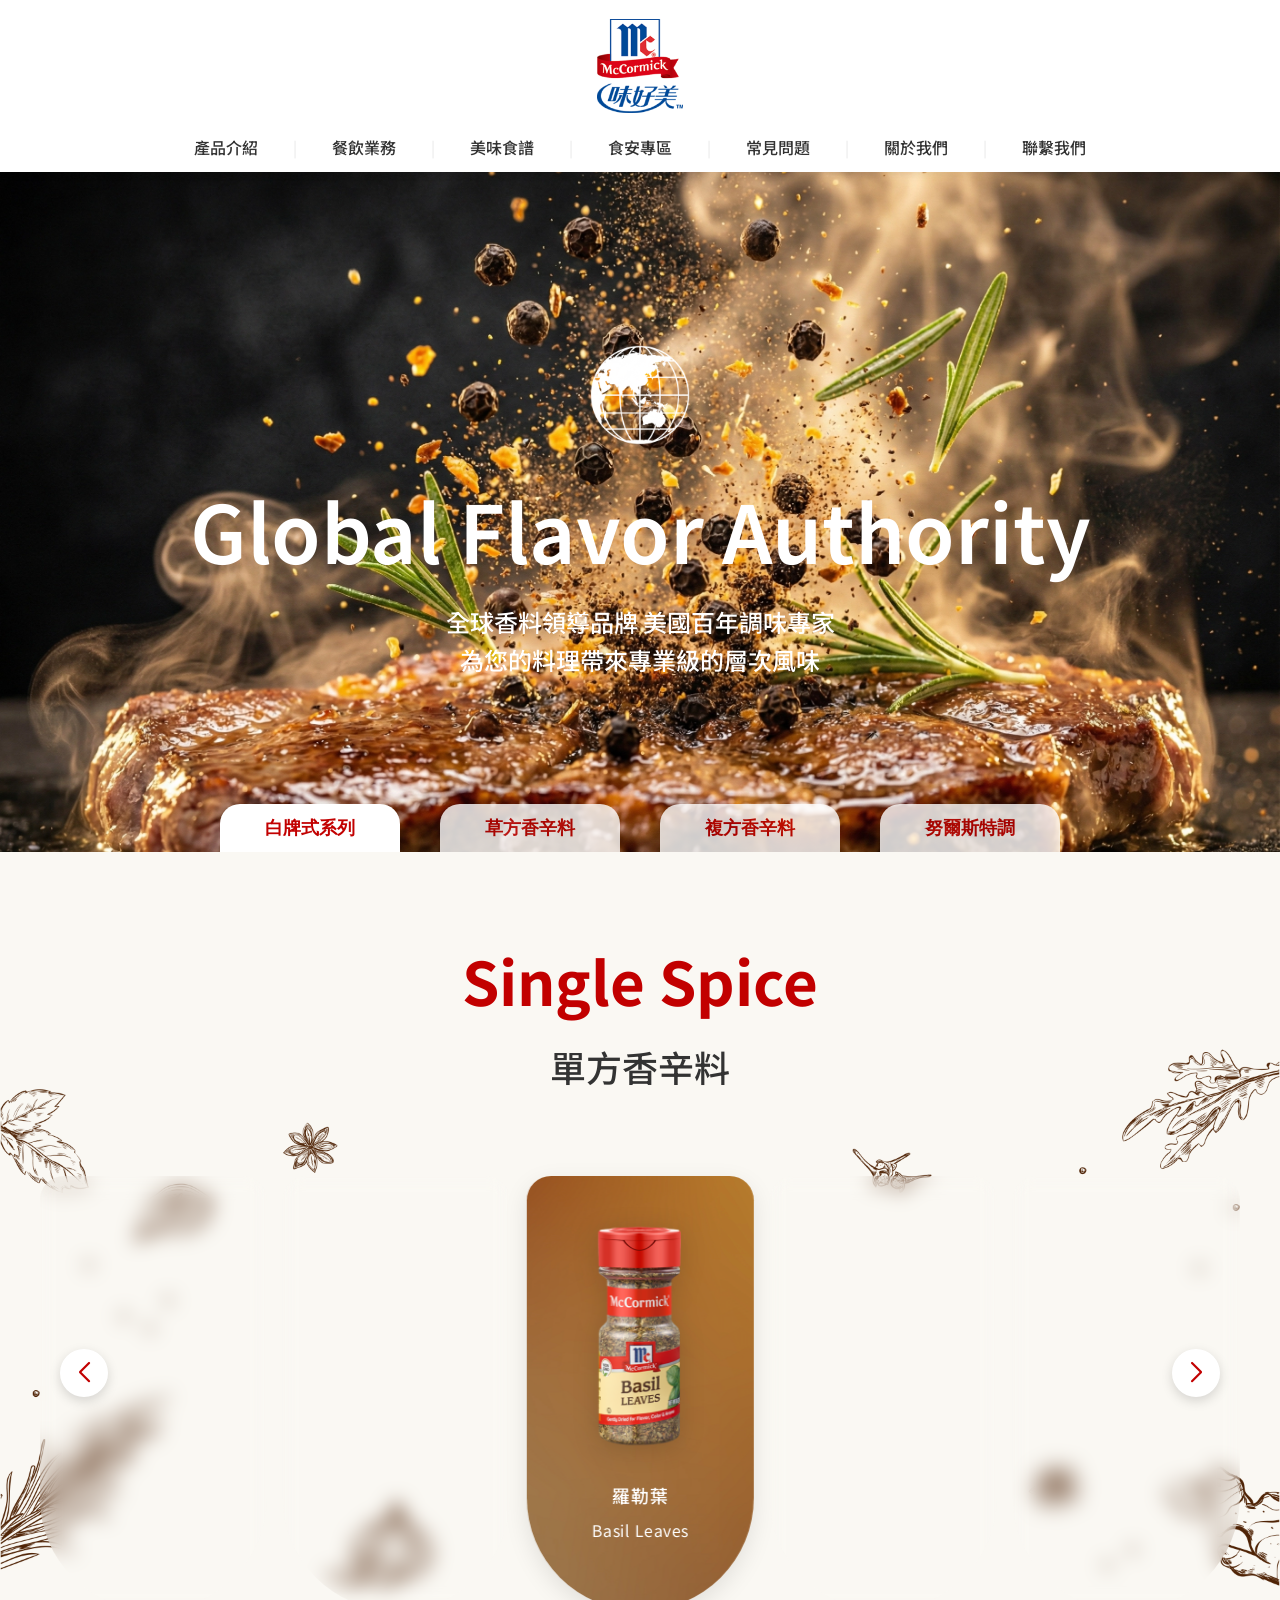
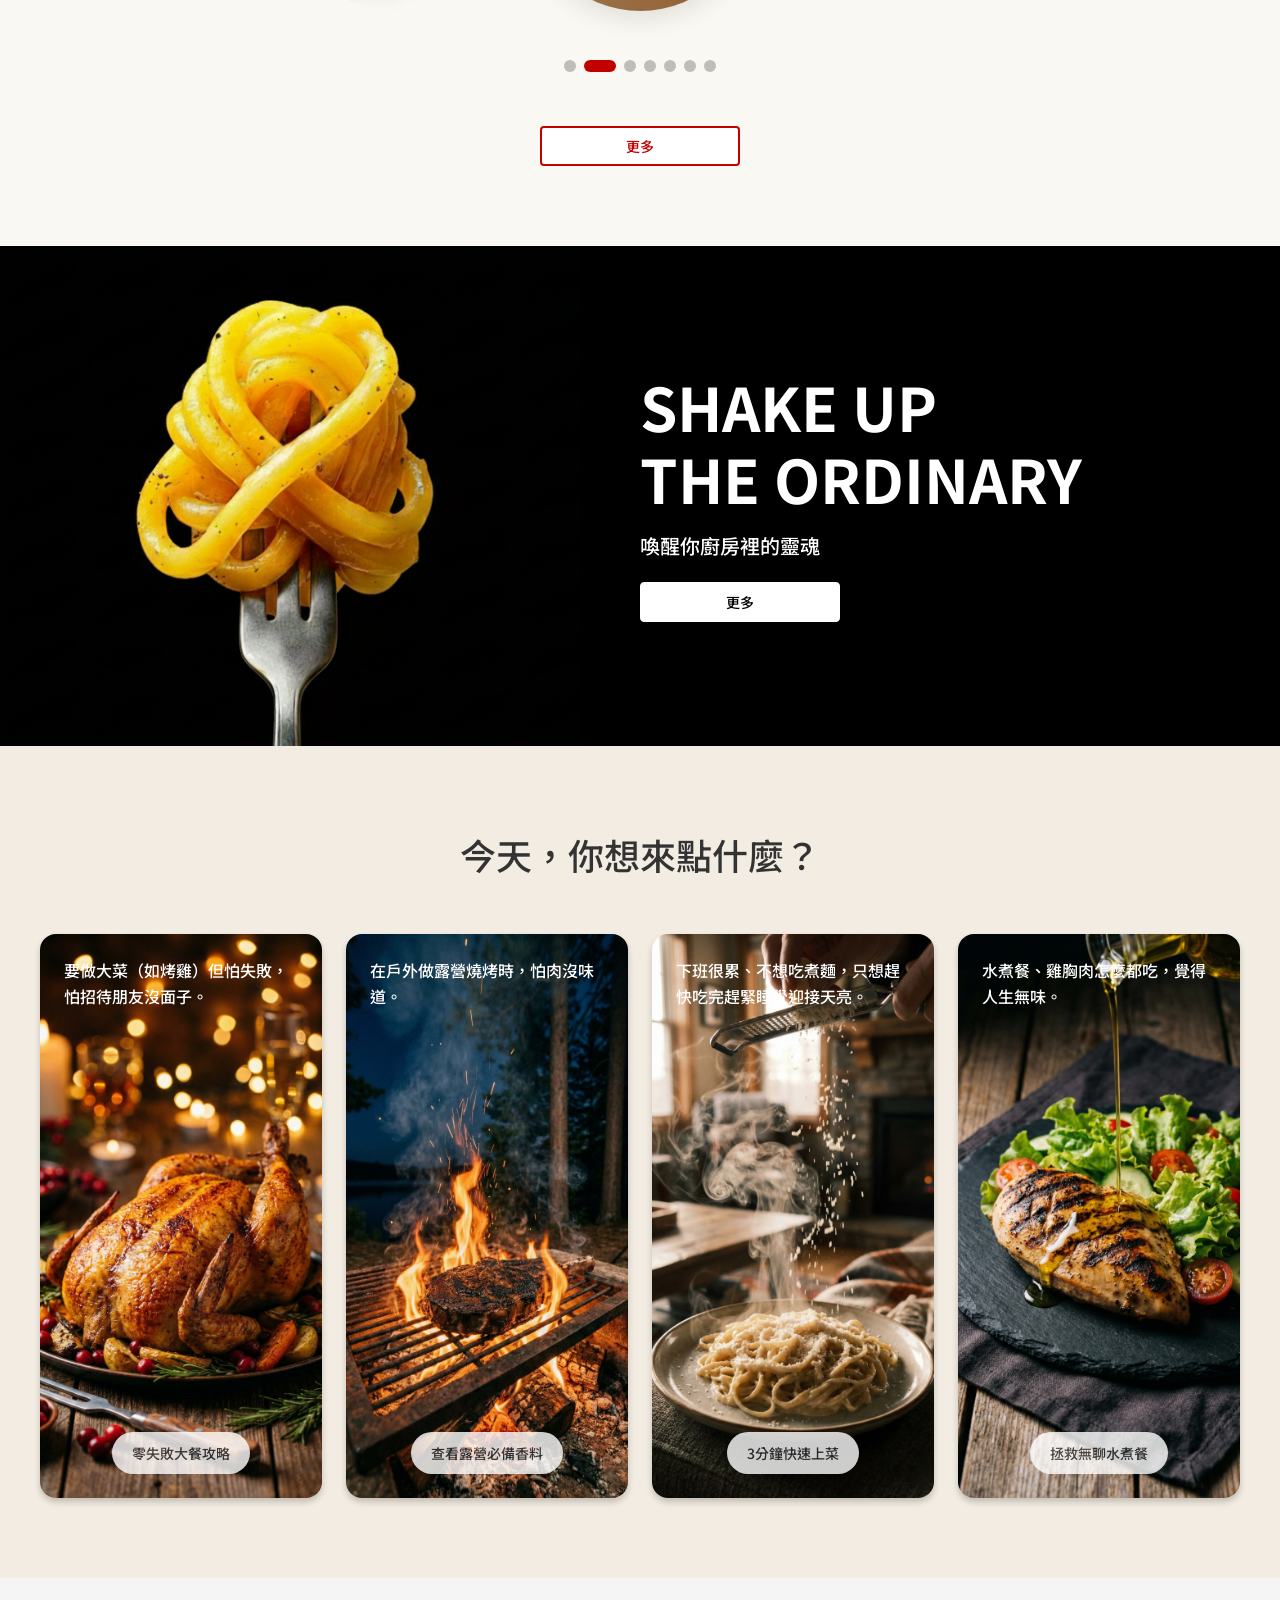
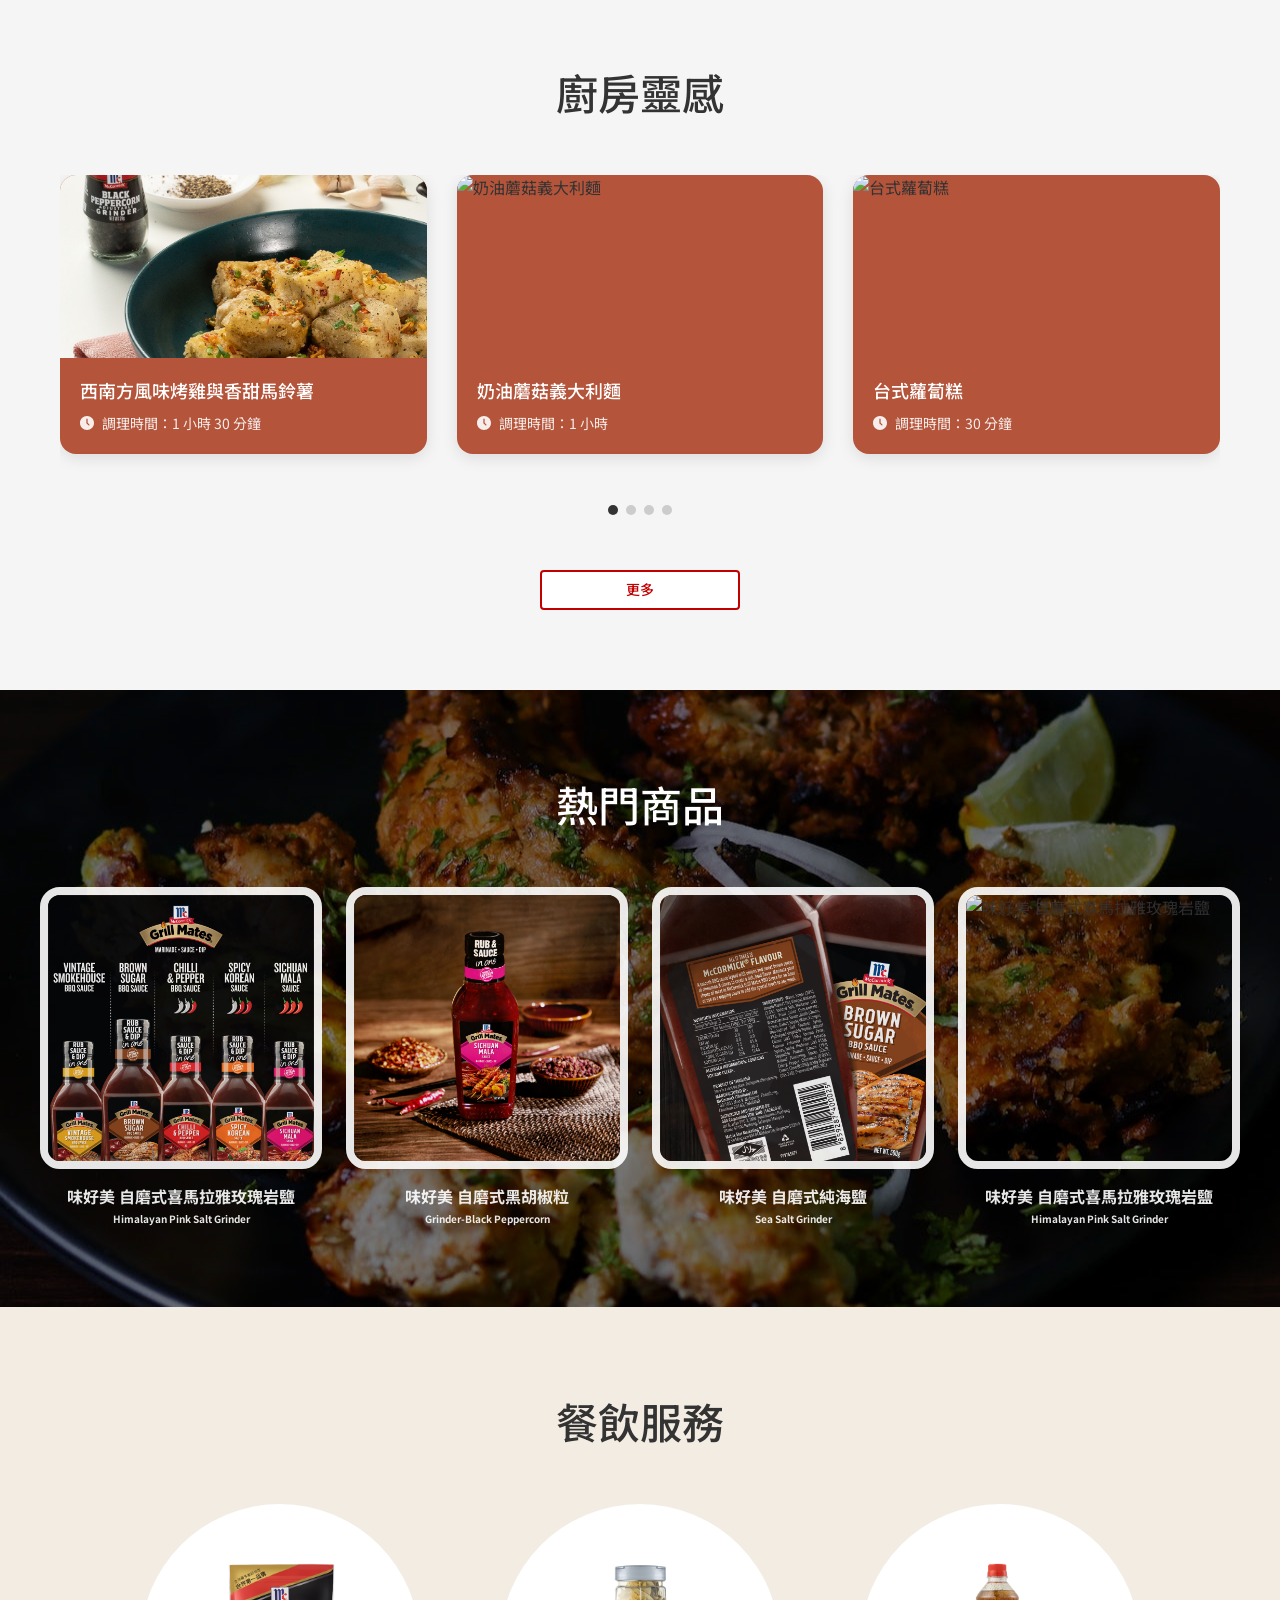
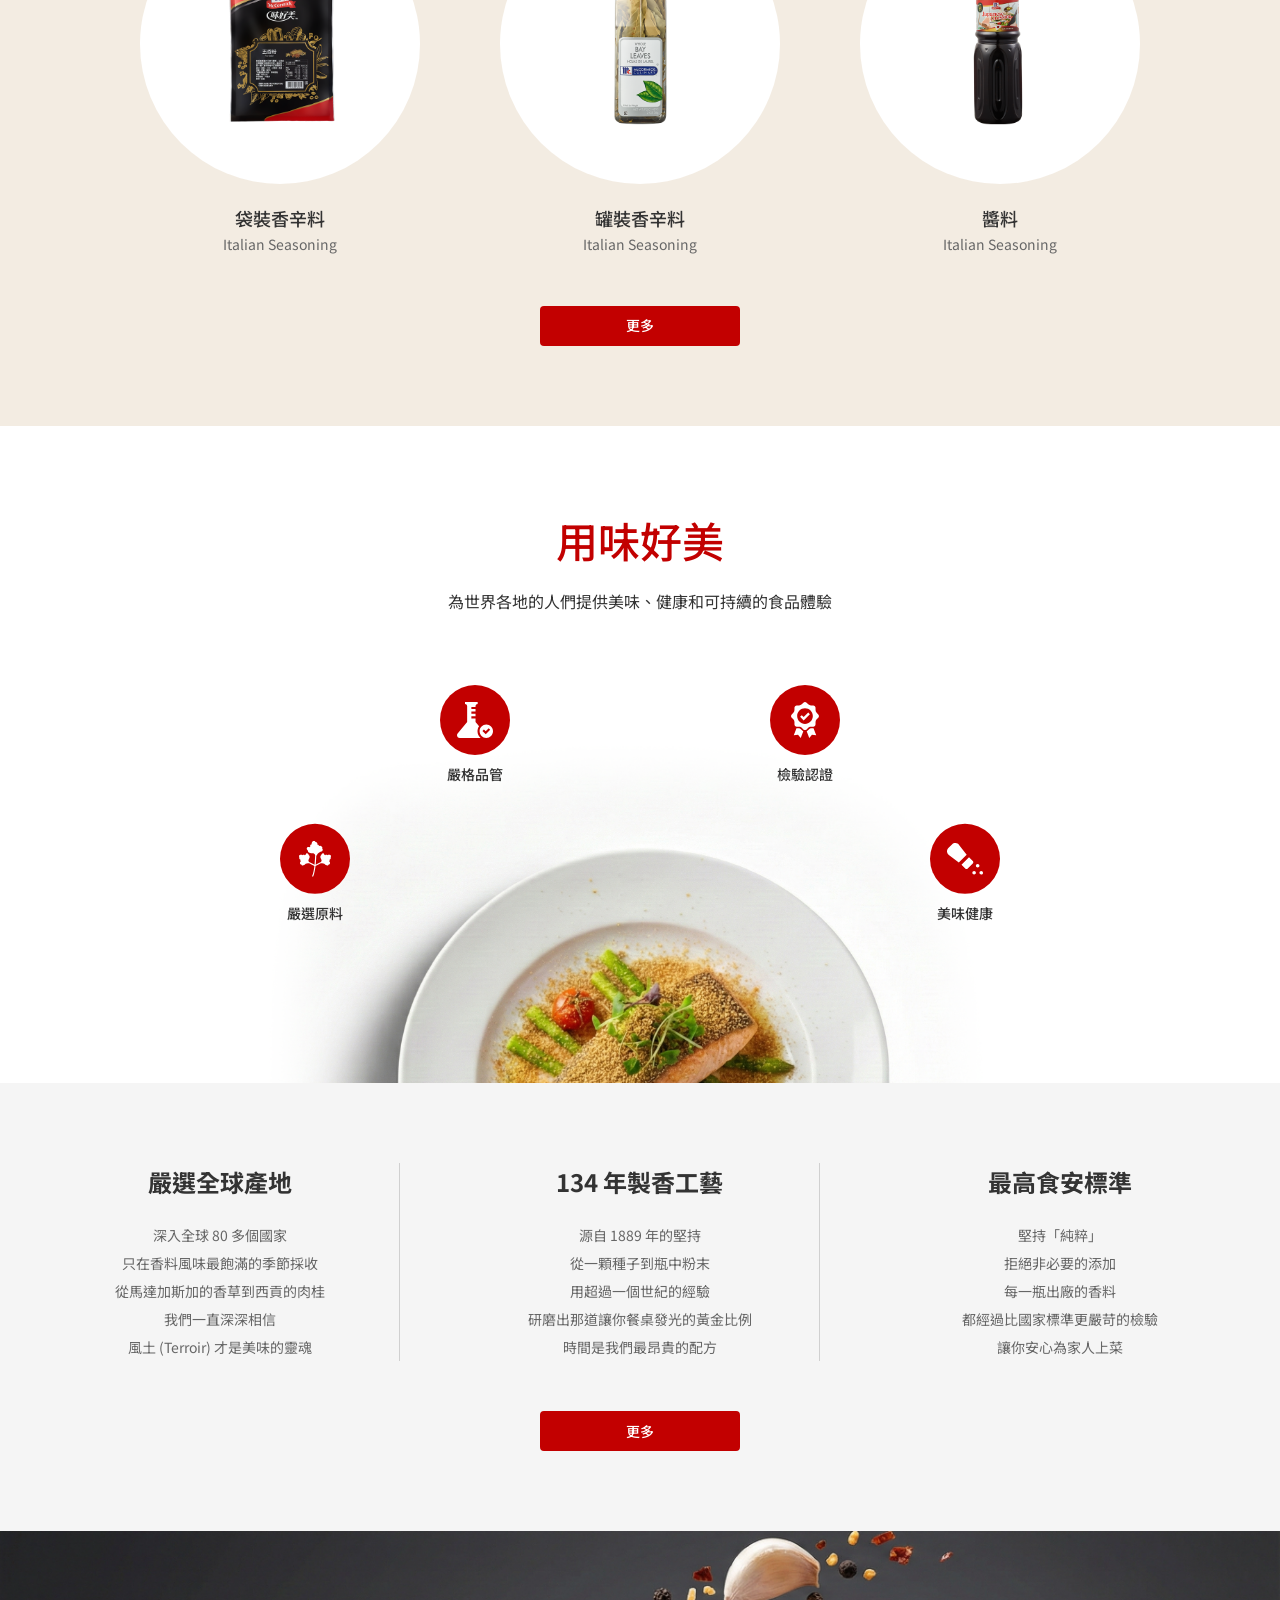
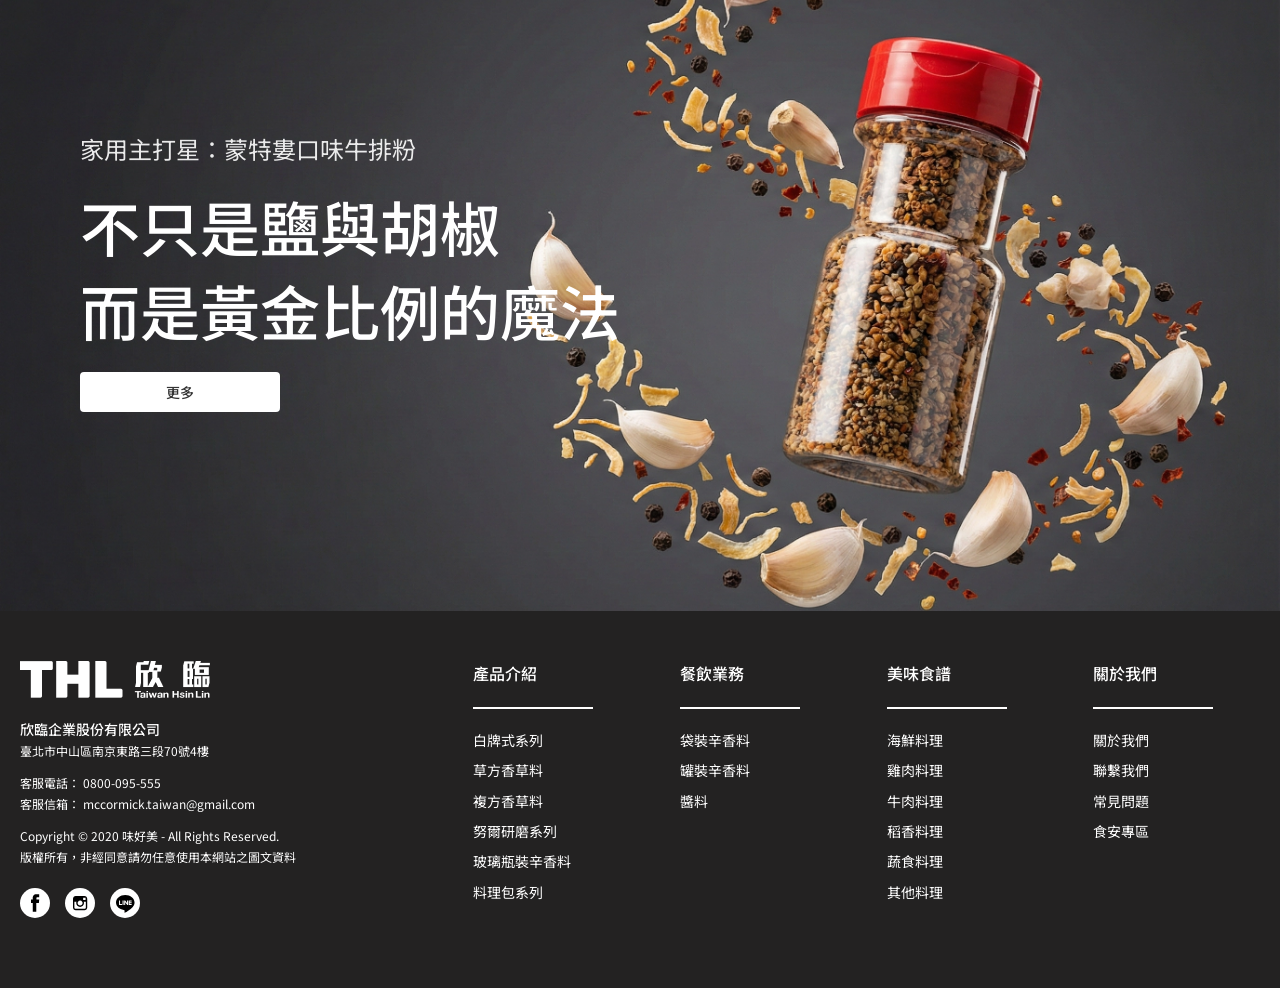
==== html/index.html @ 8ad0cb16 "feat: add home page" ====
<!DOCTYPE html>
<html lang="zh-TW">

<head>
  <meta charset="UTF-8">
  <meta name="viewport" content="width=device-width, initial-scale=1.0">
  <meta name="description" content="McCormick 味好美官方網站">
  <title>味好美 | 官方網站</title>

  <!-- Google Fonts -->
  <link rel="preconnect" href="https://fonts.googleapis.com">
  <link rel="preconnect" href="https://fonts.gstatic.com" crossorigin>
  <link href="https://fonts.googleapis.com/css2?family=Noto+Sans+TC:wght@300;400;500;700&display=swap" rel="stylesheet">

  <!-- Swiper CSS -->
  <link rel="stylesheet" href="https://cdn.jsdelivr.net/npm/swiper@11/swiper-bundle.min.css">

  <!-- External CSS -->
  <link rel="stylesheet" href="../css/global.css">
  <link rel="stylesheet" href="../css/header.css">
  <link rel="stylesheet" href="../css/footer.css">
  <link rel="stylesheet" href="../../css/home/home.css">
  <link rel="stylesheet" href="../../css/home/products.css">
  <link rel="stylesheet" href="../../css/home/recipes.css">
</head>

<body>
  <!-- header -->
  <div id="header"></div>

  <!-- main content -->
  <main class="main-content">
    <!-- cover1 -->
    <div class="home-cover-1">
      <div class="home-cover-1__content">
        <img src="../images/icons/global.svg" alt="global">
        <p class="home-cover-1__title">Global Flavor Authority</p>
        <p class="home-cover-1__text">全球香料領導品牌 美國百年調味專家</p>
        <p class="home-cover-1__text">為您的料理帶來專業級的層次風味</p>
      </div>
    </div>

    <!-- products -->
    <div id="products"></div>

    <!-- cover2 -->
    <section class="home-cover-2">
      <div class="home-cover-2__image">
        <img src="../images/home/cover-3.png" alt="Shake up the ordinary">
      </div>
      <div class="home-cover-2__content">
        <h2 class="home-cover-2__title">SHAKE UP<br>THE ORDINARY</h2>
        <p class="home-cover-2__subtitle">喚醒你廚房裡的靈魂</p>
        <a href="#" class="btn home-cover-2__btn">更多</a>
      </div>
    </section>

    <!-- cover3 -->
    <section class="home-cover-3">
      <h2 class="home-cover-3__title">今天，你想來點什麼？</h2>
      <!-- 桌面/平板 Grid 版本 -->
      <div class="home-cover-3__grid">
        <!-- 卡片由 JS 動態生成 -->
      </div>
      <!-- 手機 Swiper 版本 -->
      <div class="home-cover-3__carousel">
        <div class="swiper home-cover-3-swiper">
          <div class="swiper-wrapper home-cover-3__swiper-content">
            <!-- 卡片由 JS 動態生成 -->
          </div>
        </div>
        <div class="home-cover-3__nav-prev"></div>
        <div class="home-cover-3__nav-next"></div>
      </div>
    </section>

    <!-- recipes -->
    <div id="recipes"></div>

    <!-- cover4 - 熱門商品 -->
    <section class="home-cover-4">
      <h2 class="home-cover-4__title">熱門商品</h2>
      <!-- 桌面/平板 Grid 版本 -->
      <div class="home-cover-4__grid">
        <!-- 卡片由 JS 動態生成 -->
      </div>
      <!-- 手機 Swiper 版本 -->
      <div class="home-cover-4__carousel">
        <div class="swiper home-cover-4-swiper">
          <div class="swiper-wrapper home-cover-4__swiper-content">
            <!-- 卡片由 JS 動態生成 -->
          </div>
        </div>
        <div class="home-cover-4__nav-prev"></div>
        <div class="home-cover-4__nav-next"></div>
      </div>
    </section>

    <!-- cover5 -- 餐飲服務 -->
    <section class="home-cover-5">
      <h2 class="home-cover-5__title">餐飲服務</h2>
      <div class="home-cover-5__grid">
        <div class="home-cover-5__card">
          <div class="home-cover-5__card-image">
            <img src="../images/home/service-1.png" alt="袋裝香辛料">
          </div>
          <p class="home-cover-5__card-name">袋裝香辛料</p>
          <p class="home-cover-5__card-name-en">Italian Seasoning</p>
        </div>
        <div class="home-cover-5__card">
          <div class="home-cover-5__card-image">
            <img src="../images/home/service-2.png" alt="罐裝香辛料">
          </div>
          <p class="home-cover-5__card-name">罐裝香辛料</p>
          <p class="home-cover-5__card-name-en">Italian Seasoning</p>
        </div>
        <div class="home-cover-5__card">
          <div class="home-cover-5__card-image">
            <img src="../images/home/service-3.png" alt="醬料">
          </div>
          <p class="home-cover-5__card-name">醬料</p>
          <p class="home-cover-5__card-name-en">Italian Seasoning</p>
        </div>
      </div>
      <a href="#" class="btn home-cover-5__btn">更多</a>
    </section>

    <!-- cover6 -- 用味好美 -->
    <section class="home-cover-6">
      <h2 class="home-cover-6__title">用味好美</h2>
      <p class="home-cover-6__subtitle">為世界各地的人們提供美味、健康和可持續的食品體驗</p>
      <div class="home-cover-6__content">
        <div class="home-cover-6__plate">
          <img src="../images/home/cover-5.png" alt="美食">
        </div>
        <div class="home-cover-6__features">
          <div class="home-cover-6__feature home-cover-6__feature--1">
            <div class="home-cover-6__feature-icon">
              <img src="../images/icons/ingrediant.svg" alt="嚴選原料">
            </div>
            <p class="home-cover-6__feature-text">嚴選原料</p>
          </div>
          <div class="home-cover-6__feature home-cover-6__feature--2">
            <div class="home-cover-6__feature-icon">
              <img src="../images/icons/test.svg" alt="嚴格品管">
            </div>
            <p class="home-cover-6__feature-text">嚴格品管</p>
          </div>
          <div class="home-cover-6__feature home-cover-6__feature--3">
            <div class="home-cover-6__feature-icon">
              <img src="../images/icons/certification.svg" alt="檢驗認證">
            </div>
            <p class="home-cover-6__feature-text">檢驗認證</p>
          </div>
          <div class="home-cover-6__feature home-cover-6__feature--4">
            <div class="home-cover-6__feature-icon">
              <img src="../images/icons/seasioning.svg" alt="美味健康">
            </div>
            <p class="home-cover-6__feature-text">美味健康</p>
          </div>
        </div>
      </div>
    </section>

    <!-- cover7 -- 品牌特色 -->
    <section class="home-cover-7">
      <div class="home-cover-7__grid">
        <div class="home-cover-7__column">
          <h3 class="home-cover-7__title">嚴選全球產地</h3>
          <p class="home-cover-7__text">深入全球 80 多個國家</p>
          <p class="home-cover-7__text">只在香料風味最飽滿的季節採收</p>
          <p class="home-cover-7__text">從馬達加斯加的香草到西貢的肉桂</p>
          <p class="home-cover-7__text">我們一直深深相信</p>
          <p class="home-cover-7__text">風土 (Terroir) 才是美味的靈魂</p>
        </div>
        <div class="home-cover-7__column">
          <h3 class="home-cover-7__title">134 年製香工藝</h3>
          <p class="home-cover-7__text">源自 1889 年的堅持</p>
          <p class="home-cover-7__text">從一顆種子到瓶中粉末</p>
          <p class="home-cover-7__text">用超過一個世紀的經驗</p>
          <p class="home-cover-7__text">研磨出那道讓你餐桌發光的黃金比例</p>
          <p class="home-cover-7__text">時間是我們最昂貴的配方</p>
        </div>
        <div class="home-cover-7__column">
          <h3 class="home-cover-7__title">最高食安標準</h3>
          <p class="home-cover-7__text">堅持「純粹」</p>
          <p class="home-cover-7__text">拒絕非必要的添加</p>
          <p class="home-cover-7__text">每一瓶出廠的香料</p>
          <p class="home-cover-7__text">都經過比國家標準更嚴苛的檢驗</p>
          <p class="home-cover-7__text">讓你安心為家人上菜</p>
        </div>
      </div>
      <a href="#" class="btn home-cover-7__btn">更多</a>
    </section>

    <!-- cover8 -- 黃金比例 -->
    <section class="home-cover-8">
      <div class="home-cover-8__content">
        <p class="home-cover-8__subtitle">家用主打星：蒙特婁口味牛排粉</p>
        <h2 class="home-cover-8__title">不只是鹽與胡椒<br>而是黃金比例的魔法</h2>
        <a href="#" class="btn home-cover-8__btn">更多</a>
      </div>
    </section>
  </main>

  <!-- footer -->
  <div id="footer"></div>
</body>

<!-- Swiper JS -->
<script src="https://cdn.jsdelivr.net/npm/swiper@11/swiper-bundle.min.js"></script>
<script>
  Promise.all([
    fetch('./layout/header.html').then(response => response.text()),
    fetch('./layout/footer.html').then(response => response.text()),
    fetch('./home/products.html').then(response => response.text()),
    fetch('./home/recipes.html').then(response => response.text()),
    fetch('../js/header.js').then(response => response.text()),
    fetch('../js/products.js').then(response => response.text()),
    fetch('../js/swiper.js').then(response => response.text()),
    fetch('../js/home-cover-3.js').then(response => response.text()),
    fetch('../js/home-cover-3-swiper.js').then(response => response.text()),
    fetch('../js/recipes.js').then(response => response.text()),
    fetch('../js/recipes-swiper.js').then(response => response.text()),
    fetch('../js/home-cover-4.js').then(response => response.text()),
    fetch('../js/home-cover-4-swiper.js').then(response => response.text())
  ])
    .then(([headerHtml, footerHtml, productsHtml, recipesHtml, headerJs, productsJs, swiperJs, homeCover3Js, homeCover3SwiperJs, recipesJs, recipesSwiperJs, homeCover4Js, homeCover4SwiperJs]) => {
      // 1. 先插入 HTML
      document.getElementById('header').innerHTML = headerHtml;
      document.getElementById('footer').innerHTML = footerHtml;
      document.getElementById('products').innerHTML = productsHtml;
      document.getElementById('recipes').innerHTML = recipesHtml;

      // 2. 執行 JavaScript（順序重要：先生成卡片，再初始化 Swiper）
      const headerFunc = new Function(headerJs);
      const productsFunc = new Function(productsJs);
      const swiperFunc = new Function(swiperJs);
      const homeCover3Func = new Function(homeCover3Js);
      const homeCover3SwiperFunc = new Function(homeCover3SwiperJs);
      const recipesFunc = new Function(recipesJs);
      const recipesSwiperFunc = new Function(recipesSwiperJs);
      const homeCover4Func = new Function(homeCover4Js);
      const homeCover4SwiperFunc = new Function(homeCover4SwiperJs);

      headerFunc();
      productsFunc();        // 生成產品卡片
      swiperFunc();          // 初始化產品 Swiper
      homeCover3Func();      // 生成 Cover 3 卡片
      homeCover3SwiperFunc(); // 初始化 Cover 3 Swiper
      recipesFunc();         // 生成食譜卡片
      recipesSwiperFunc();   // 初始化食譜 Swiper
      homeCover4Func();      // 生成熱門商品卡片
      homeCover4SwiperFunc(); // 初始化熱門商品 Swiper (手機版)

      console.log('✅ All components loaded successfully!');
    })
</script>

</html>
---- css/global.css ----
/* ========================================
    Global Styles & CSS Variables
    ======================================== */
:root {
  --primary-color: #0052a3;
  --secondary-color: #C20000;
  --text-dark: #333333;
  --text-light: #666666;
  --border-color: #e0e0e0;
  --footer-bg: #232222;
  --hover-color: #003d7a;
  --transition: all 0.3s ease;
  --bg-cream: #faf8f3;
}

/* Reset & Base Styles */
* {
  margin: 0;
  padding: 0;
  box-sizing: border-box;
}

body {
  font-family: 'Noto Sans TC', -apple-system, BlinkMacSystemFont, sans-serif;
  color: var(--text-dark);
  line-height: 1.6;
  min-height: 100vh;
  display: flex;
  flex-direction: column;
}

a {
  text-decoration: none;
  color: inherit;
  transition: var(--transition);
}

ul {
  list-style: none;
}

img {
  max-width: 100%;
  height: auto;
  display: block;
}

/* Smooth Scroll */
html {
  scroll-behavior: smooth;
}

/* Accessibility - Focus Styles */
a:focus-visible,
button:focus-visible {
  outline: 2px solid var(--primary-color);
  outline-offset: 3px;
}

/* ========================================
  Main Content Styles
======================================== */
.main-content {
  flex: 1;
  width: 100%;
  margin: 0 auto;
}

.btn {
  display: block;
  width: 200px;
  height: 40px;
  display: flex;
  align-items: center;
  justify-content: center;
  margin: 0 auto;
  border-radius: 4px;
  font-size: 14px;
  font-weight: 500;
  text-decoration: none;
  text-align: center;
  transition: var(--transition);
}
---- css/header.css ----
.header {
  background: #ffffff;
  box-shadow: 0 2px 8px rgba(0, 0, 0, 0.08);
  position: sticky;
  top: 0;
  z-index: 1000;
  transition: var(--transition);
}

.header__container {
  max-width: 1400px;
  margin: 0 auto;
  padding: 0 20px;
}

/* ========================================
   Logo Section
   ======================================== */
.header__logo-section {
  padding-top: 16px;
  text-align: center;
  position: relative;
}

.header__logo {
  display: inline-block;
  transition: transform 0.3s ease;
}

.header__logo:hover {
  transform: scale(1.05);
}

.header__logo img {
  height: 100px;
  width: auto;
}

/* ========================================
   Navigation Menu
   ======================================== */
.header__nav-list {
  display: flex;
  justify-content: center;
  align-items: center;
  flex-wrap: wrap;
  gap: 10px;
}

.header__nav-item {
  position: relative;
}

.header__nav-link {
  display: block;
  padding: 12px 25px;
  font-size: 16px;
  font-weight: 500;
  color: var(--text-dark);
  position: relative;
  transition: var(--transition);
}

/* Hover 底線動畫效果 */
.header__nav-link::after {
  content: '';
  position: absolute;
  bottom: 8px;
  left: 50%;
  width: 0;
  height: 2px;
  background: var(--secondary-color);
  transition: all 0.3s ease;
  transform: translateX(-50%);
}

.header__nav-link:hover {
  color: var(--primary-color);
}

.header__nav-link:hover::after {
  width: 60%;
}

/* Active 狀態 */
.header__nav-link.active {
  color: var(--primary-color);
}

.header__nav-link.active::after {
  width: 60%;
}

/* Navigation Separator */
.header__nav-separator {
  color: var(--border-color);
  font-weight: 300;
  user-select: none;
}

/* ========================================
   Mobile Menu Toggle Button
   ======================================== */
.header__mobile-toggle {
  display: none;
  background: none;
  border: none;
  font-size: 28px;
  cursor: pointer;
  padding: 10px;
  color: var(--text-dark);
  position: absolute;
  right: 20px;
  top: 50%;
  transform: translateY(-50%);
  z-index: 1001;
}

/* ========================================
   Responsive Design - Tablet (1024px)
   ======================================== */
@media (max-width: 1024px) {
  .header__logo img {
    height: 80px;
  }

  .header__nav-link {
    padding: 10px 20px;
    font-size: 15px;
  }
}

/* ========================================
   Responsive Design - Mobile (768px)
   ======================================== */
@media (max-width: 768px) {
  .header__logo img {
    height: 70px;
  }

  /* 顯示漢堡選單按鈕 */
  .header__mobile-toggle {
    display: block;
  }

  /* 導航選單摺疊效果 */
  .header__nav {
    max-height: 0;
    overflow: hidden;
    transition: max-height 0.3s ease;
    border-top: none;
  }

  .header__nav.active {
    max-height: 500px;
    border-top: 1px solid var(--border-color);
  }

  /* 垂直排列導航項目 */
  .header__nav-list {
    flex-direction: column;
    gap: 0;
    padding: 0;
  }

  .header__nav-item {
    width: 100%;
    border-bottom: 1px solid var(--border-color);
  }

  .header__nav-link {
    padding: 15px 20px;
    width: 100%;
    text-align: center;
  }

  /* 隱藏分隔符號 */
  .header__nav-separator {
    display: none;
  }
}

/* ========================================
   Responsive Design - Small Mobile (480px)
   ======================================== */
@media (max-width: 480px) {
  .header__container {
    padding: 0 15px;
  }

  .header__logo img {
    height: 60px;
  }
}

/* ========================================
   Print Styles
   ======================================== */
@media print {
  .header {
    position: static;
    box-shadow: none;
  }

  .header__mobile-toggle {
    display: none;
  }
}
---- css/footer.css ----
.footer {
  background: var(--footer-bg);
  color: #fff;
  padding: 50px 0 30px;
  margin-top: auto;
}

.footer__container {
  max-width: 1400px;
  margin: 0 auto;
  padding: 0 20px;
}

.footer__main {
  display: grid;
  grid-template-columns: 1fr 2fr;
  gap: 60px;
  padding-bottom: 40px;
}

/* ========================================
   Footer Left - Company Information
   ======================================== */
.footer__company {
  max-width: 400px;
}

/* Brand Section */
.footer__brand {
  width: 190px;
  margin-bottom: 20px;
}

/* Company Details */
.footer__company-group {
  margin-bottom: 10px;
}

.footer__company-name {
  font-size: 14px;
  font-weight: 500;
}

.footer__company-text {
  font-size: 12px;
  line-height: 1.8;
}

.footer__company-text a {
  transition: var(--transition);
}

.footer__company-text a:hover {
  color: rgba(255, 255, 255, 0.8);
}

/* ========================================
   Social Media Icons
  ======================================== */
.footer__social {
  display: flex;
  gap: 15px;
  margin-top: 20px;
}

.footer__social-link {
  width: 30px;
  height: 30px;
  transition: var(--transition);
}

.footer__social-link:hover {
  transform: translateY(-3px);
}

/* ========================================
   Footer Right - Navigation Links
   ======================================== */
.footer__links {
  display: grid;
  grid-template-columns: repeat(4, 1fr);
  gap: 40px;
}

.footer__column {
  min-width: 0;
}

.footer__column-title {
  max-width: 120px;
  font-size: 16px;
  font-weight: 500;
  margin-bottom: 20px;
  padding-bottom: 20px;
  border-bottom: 2px solid #fff;
}

.footer__column-list {
  display: flex;
  flex-direction: column;
  gap: 8px;
  font-size: 14px;
}

.footer__column-link {
  color: #fff;
  transition: var(--transition);
  display: block;
  position: relative;
  padding-left: 0;
}

/* Hover 動畫效果 */
.footer__column-link::before {
  content: '';
  position: absolute;
  left: 0;
  top: 50%;
  width: 0;
  height: 1px;
  background: #fff;
  transition: var(--transition);
  transform: translateY(-50%);
}

.footer__column-link:hover {
  color: #fff;
  padding-left: 15px;
}

.footer__column-link:hover::before {
  width: 10px;
}

/* ========================================
   Responsive Design - Tablet (1024px)
   ======================================== */
@media (max-width: 1024px) {
  .footer__main {
    gap: 40px;
  }

  .footer__links {
    grid-template-columns: repeat(2, 1fr);
    gap: 30px;
  }
}

/* ========================================
   Responsive Design - Mobile (768px)
   ======================================== */
@media (max-width: 768px) {
  .footer__main {
    display: flex;
    flex-direction: column-reverse;
    gap: 40px;
  }

  .footer__company {
    max-width: 100%;
  }

  .footer__links {
    grid-template-columns: 1fr;
    gap: 30px;
  }
}

/* ========================================
   Responsive Design - Small Mobile (480px)
   ======================================== */
@media (max-width: 480px) {
  .footer {
    padding: 40px 0 20px;
  }

  .footer__container {
    padding: 0 40px;
  }

  .footer__social {
    justify-content: center;
  }
}
---- css/home/home.css ----
/* ========================================
   Home Cover 1
   ======================================== */
.home-cover-1 {
  width: 100%;
  height: 680px;
  background-image: url('../../images/home/cover-1.png');
  background-size: cover;
  background-position: center;
  display: flex;
  align-items: center;
  justify-content: center;
  position: relative;
  z-index: 1;
}

.home-cover-1__content {
  display: flex;
  flex-direction: column;
  align-items: center;
  color: #fff;
}

.home-cover-1__content img {
  width: 100px;
  height: auto;
  margin-bottom: 20px;
}

.home-cover-1__title {
  font-size: 80px;
  font-weight: 600;
  margin-bottom: 10px;
  letter-spacing: -2%;
  text-align: center;
}

.home-cover-1__text {
  font-size: 24px;
  font-weight: 500;
  letter-spacing: -2%;
}


@media (max-width: 768px) {
  .home-cover-1 {
    height: 400px;
  }

  .home-cover-1__content img {
    width: 40px;
  }

  .home-cover-1__title {
    font-size: 28px;
  }

  .home-cover-1__text {
    font-size: 14px;
  }
}


/* ========================================
   Home Cover 2 - Shake Up The Ordinary
   ======================================== */
.home-cover-2 {
  display: flex;
  align-items: center;
  background-color: #000000;
  min-height: 500px;
}

.home-cover-2__image {
  flex: 1;
  display: flex;
  align-items: center;
  justify-content: center;
  overflow: hidden;
}

.home-cover-2__image img {
  width: 100%;
  height: 500px;
  object-fit: cover;
  object-position: center;
  transform: scale(1.5);
  transform-origin: center 20%;
}

.home-cover-2__content {
  flex: 1;
  padding: 60px;
  color: #ffffff;
}

.home-cover-2__title {
  font-size: 60px;
  font-weight: 700;
  line-height: 1.2;
  margin-bottom: 16px;
  letter-spacing: -2%;
}

.home-cover-2__subtitle {
  font-size: 20px;
  font-weight: 500;
  margin-bottom: 20px;
  color: #fff;
}

.home-cover-2__btn {
  margin: 0;
  background-color: #fff;
  border: 1px solid #fff;
  color: #000;
}

.home-cover-2__btn:hover {
  background-color: transparent;
  color: #fff;
}

/* Responsive - Tablet */
@media (max-width: 1024px) {
  .home-cover-2 {
    min-height: 400px;
  }

  .home-cover-2__image img {
    height: 400px;
  }

  .home-cover-2__content {
    padding: 40px;
  }

  .home-cover-2__title {
    font-size: 36px;
  }

  .home-cover-2__subtitle {
    font-size: 16px;
  }
}

/* Responsive - Mobile */
@media (max-width: 768px) {
  .home-cover-2 {
    position: relative;
    min-height: 400px;
    background-image: url('../../images/home/cover-3.png');
    background-size: cover;
    background-position: center;
  }

  .home-cover-2__image {
    display: none;
  }

  .home-cover-2__content {
    position: absolute;
    bottom: 0;
    left: 0;
    width: 100%;
    padding: 30px 20px;
    text-align: left;
    background: linear-gradient(to top, rgba(0, 0, 0, 0.7), transparent);
  }

  .home-cover-2__title {
    font-size: 28px;
  }

  .home-cover-2__subtitle {
    font-size: 14px;
    margin-bottom: 16px;
  }
}


/* ========================================
   Home Cover 3 - 食物卡片區塊
   ======================================== */
.home-cover-3 {
  padding: 80px 20px;
  background-color: #F3ECE2;
}

.home-cover-3__title {
  text-align: center;
  font-size: 36px;
  font-weight: 500;
  color: #333;
  margin-bottom: 50px;
}

/* Grid 版本（桌面/平板） */
.home-cover-3__grid {
  display: grid;
  grid-template-columns: repeat(4, 1fr);
  gap: 24px;
  max-width: 1200px;
  margin: 0 auto;
}

/* Swiper 版本（手機）- 桌面隱藏 */
.home-cover-3__carousel {
  display: none;
}

.home-cover-3__card {
  position: relative;
  border-radius: 16px;
  overflow: hidden;
  aspect-ratio: 1 / 2;
  display: flex;
  flex-direction: column;
  justify-content: space-between;
  padding: 24px;
  box-shadow: 0 4px 6px rgba(0, 0, 0, 0.2);
}

.home-cover-3__card:hover .home-cover-3__card-bg {
  scale: 1.05;
}

.home-cover-3__card-bg {
  position: absolute;
  top: 0;
  left: 0;
  width: 100%;
  height: 100%;
  object-fit: cover;
  z-index: 0;
  transition: var(--transition);
}

.home-cover-3__card-text {
  position: relative;
  z-index: 1;
  color: #fff;
  font-weight: 500;
  line-height: 1.6;
}

.home-cover-3__card-btn {
  position: relative;
  z-index: 1;
  margin: 0 auto;
  display: inline-block;
  padding: 10px 20px;
  background-color: #fff;
  border-radius: 50px;
  color: var(--text-dark);
  font-size: 14px;
  font-weight: 500;
  text-decoration: none;
  text-align: center;
  transition: var(--transition);
  opacity: 0.8;
}

.home-cover-3__card-btn:hover {
  color: var(--secondary-color);
  opacity: 1;
}


/* Responsive - Tablet */
@media (max-width: 1024px) {
  .home-cover-3 {
    padding: 60px 0;
  }

  .home-cover-3__title {
    font-size: 28px;
    margin-bottom: 40px;
    padding: 0 20px;
  }

  /* 隱藏 Grid，顯示 Swiper */
  .home-cover-3__grid {
    display: none;
  }

  .home-cover-3__carousel {
    display: block;
    position: relative;
    padding: 0 24px;
  }

  .home-cover-3-swiper {
    overflow: hidden;
  }

  /* Navigation arrows */
  .home-cover-3__nav-prev,
  .home-cover-3__nav-next {
    display: flex;
    align-items: center;
    justify-content: center;
    position: absolute;
    top: 50%;
    transform: translateY(-50%);
    width: 40px;
    height: 40px;
    background: #ffffff;
    border-radius: 50%;
    box-shadow: 0 2px 8px rgba(0, 0, 0, 0.15);
    cursor: pointer;
    z-index: 10;
  }

  .home-cover-3__nav-prev {
    left: 10px;
  }

  .home-cover-3__nav-next {
    right: 10px;
  }

  .home-cover-3__nav-prev::after,
  .home-cover-3__nav-next::after {
    font-family: swiper-icons;
    font-size: 16px;
    font-weight: 700;
    color: var(--secondary-color);
  }

  .home-cover-3__nav-prev::after {
    content: 'prev';
  }

  .home-cover-3__nav-next::after {
    content: 'next';
  }
}

/* Responsive - Mobile */
@media (max-width: 768px) {
  .home-cover-3 {
    padding: 60px 0;
  }

  .home-cover-3__title {
    font-size: 24px;
    margin-bottom: 30px;
    padding: 0 16px;
  }

  /* 隱藏 Grid，顯示 Swiper */
  .home-cover-3__grid {
    display: none;
  }

  .home-cover-3__carousel {
    display: block;
    position: relative;
  }

  .home-cover-3-swiper {
    overflow: hidden;
  }

  .home-cover-3__card {
    padding: 16px;
    height: 100%;
  }

  .home-cover-3__card-text {
    font-size: 12px;
  }

  .home-cover-3__card-btn {
    font-size: 12px;
    padding: 8px 16px;
  }

  /* Navigation arrows */
  .home-cover-3__nav-prev,
  .home-cover-3__nav-next {
    display: flex;
    align-items: center;
    justify-content: center;
    position: absolute;
    top: 50%;
    transform: translateY(-50%);
    width: 36px;
    height: 36px;
    background: #ffffff;
    border-radius: 50%;
    box-shadow: 0 2px 8px rgba(0, 0, 0, 0.15);
    cursor: pointer;
    z-index: 10;
  }

  .home-cover-3__nav-prev::after,
  .home-cover-3__nav-next::after {
    font-family: swiper-icons;
    font-size: 14px;
    font-weight: 700;
    color: var(--secondary-color);
  }

  .home-cover-3__nav-prev::after {
    content: 'prev';
  }

  .home-cover-3__nav-next::after {
    content: 'next';
  }
}

/* Responsive - Small Mobile */
@media (max-width: 480px) {
  .home-cover-3__carousel {
    padding: 0 16px;
  }
}


/* ========================================
   Home Cover 4 - 熱門商品
   ======================================== */
.home-cover-4 {
  padding: 80px 20px;
  background-image: url('../../images/home/cover-4.jpg');
  background-size: cover;
  background-position: center;
  position: relative;
}

.home-cover-4::before {
  content: '';
  position: absolute;
  top: 0;
  left: 0;
  width: 100%;
  height: 100%;
  background-color: rgba(0, 0, 0, 0.5);
  z-index: 0;
}

.home-cover-4__title {
  position: relative;
  z-index: 1;
  text-align: center;
  font-size: 42px;
  font-weight: 500;
  color: #ffffff;
  margin-bottom: 50px;
}

.home-cover-4__grid {
  position: relative;
  z-index: 1;
  display: grid;
  grid-template-columns: repeat(4, 1fr);
  gap: 24px;
  max-width: 1200px;
  margin: 0 auto;
}

/* Swiper 版本（手機）- 桌面/平板隱藏 */
.home-cover-4__carousel {
  display: none;
}

.home-cover-4__card {
  transition: var(--transition);
  opacity: 0.9;
}

.home-cover-4__card:hover {
  opacity: 1;
}

.home-cover-4__card-image {
  width: 100%;
  aspect-ratio: 1 / 1;
  border-radius: 20px;
  overflow: hidden;
  margin-bottom: 16px;
  border: 8px solid #fff;
}

.home-cover-4__card-image img {
  width: 100%;
  height: 100%;
  object-fit: cover;
}

.home-cover-4__card-info {
  text-align: center;
}

.home-cover-4__card-name {
  font-size: 16px;
  font-weight: 700;
  color: #fff;
  margin-bottom: 4px;
  line-height: 1.4;
}

.home-cover-4__card-name-en {
  font-size: 10px;
  font-weight: 700;
  color: #fff;
}

/* Responsive - Tablet */
@media (max-width: 1024px) {
  .home-cover-4 {
    padding: 60px 0;
  }

  .home-cover-4__title {
    font-size: 36px;
    margin-bottom: 40px;
    padding: 0 20px;
  }

  /* 隱藏 Grid，顯示 Swiper */
  .home-cover-4__grid {
    display: none;
  }

  .home-cover-4__carousel {
    display: block;
    position: relative;
    z-index: 1;
    padding: 0 50px;
  }

  .home-cover-4-swiper {
    overflow: hidden;
  }

  /* Navigation arrows */
  .home-cover-4__nav-prev,
  .home-cover-4__nav-next {
    display: flex;
    align-items: center;
    justify-content: center;
    position: absolute;
    top: 50%;
    transform: translateY(-50%);
    width: 40px;
    height: 40px;
    background: #ffffff;
    border-radius: 50%;
    box-shadow: 0 2px 8px rgba(0, 0, 0, 0.15);
    cursor: pointer;
    z-index: 10;
  }

  .home-cover-4__nav-prev {
    left: 8px;
  }

  .home-cover-4__nav-next {
    right: 8px;
  }

  .home-cover-4__nav-prev::after,
  .home-cover-4__nav-next::after {
    font-family: swiper-icons;
    font-size: 16px;
    font-weight: 700;
    color: var(--secondary-color);
  }

  .home-cover-4__nav-prev::after {
    content: 'prev';
  }

  .home-cover-4__nav-next::after {
    content: 'next';
  }
}

/* Responsive - Mobile */
@media (max-width: 768px) {
  .home-cover-4 {
    padding: 50px 0;
  }

  .home-cover-4__title {
    font-size: 28px;
    margin-bottom: 30px;
    padding: 0 16px;
  }

  .home-cover-4__carousel {
    padding: 0 40px;
  }

  .home-cover-4__card-name {
    font-size: 12px;
  }

  .home-cover-4__card-name-en {
    font-size: 10px;
  }

  .home-cover-4__nav-prev,
  .home-cover-4__nav-next {
    width: 36px;
    height: 36px;
  }

  .home-cover-4__nav-prev {
    left: 4px;
  }

  .home-cover-4__nav-next {
    right: 4px;
  }

  .home-cover-4__nav-prev::after,
  .home-cover-4__nav-next::after {
    font-size: 14px;
  }
}


/* ========================================
   Home Cover 5 - 餐飲服務
   ======================================== */
.home-cover-5 {
  padding: 80px 20px;
  background-color: #F3ECE2;
}

.home-cover-5__title {
  text-align: center;
  font-size: 42px;
  font-weight: 500;
  color: var(--text-dark);
  margin-bottom: 50px;
}

.home-cover-5__grid {
  display: grid;
  grid-template-columns: repeat(3, 1fr);
  gap: 80px;
  max-width: 1000px;
  margin: 0 auto 50px;
}

.home-cover-5__card {
  text-align: center;
}

.home-cover-5__card-image {
  width: 100%;
  aspect-ratio: 1 / 1;
  background-color: #ffffff;
  border-radius: 50%;
  display: flex;
  align-items: center;
  justify-content: center;
  margin-bottom: 20px;
  padding: 30px;
}

.home-cover-5__card-image img {
  max-width: 80%;
  max-height: 80%;
  object-fit: contain;
}

.home-cover-5__card-name {
  font-size: 18px;
  font-weight: 500;
  color: var(--text-dark);
}

.home-cover-5__card-name-en {
  font-size: 14px;
  color: var(--text-light);
}

.home-cover-5__btn {
  background-color: var(--secondary-color);
  color: #fff;
}

.home-cover-5__btn:hover {
  background-color: #a00000;
}

/* Responsive - Tablet */
@media (max-width: 1024px) {
  .home-cover-5 {
    padding: 60px 20px;
  }

  .home-cover-5__title {
    font-size: 36px;
    margin-bottom: 40px;
  }

  .home-cover-5__grid {
    gap: 36px;
  }
}

/* Responsive - Mobile */
@media (max-width: 768px) {
  .home-cover-5 {
    padding: 50px 16px;
  }

  .home-cover-5__title {
    font-size: 28px;
    margin-bottom: 30px;
  }

  .home-cover-5__grid {
    max-width: 300px;
    grid-template-columns: repeat(1, 1fr);
    gap: 40px;
    margin-bottom: 30px;
  }

  .home-cover-5__card-image {
    padding: 15px;
    margin-bottom: 12px;
  }

  .home-cover-5__card-name {
    font-size: 14px;
  }

  .home-cover-5__card-name-en {
    font-size: 10px;
  }
}


/* ========================================
   Home Cover 6 - 用味好美
   ======================================== */
.home-cover-6 {
  padding-top: 80px;
  background-color: #ffffff;
}

.home-cover-6__title {
  text-align: center;
  font-size: 42px;
  font-weight: 500;
  color: var(--secondary-color);
  margin-bottom: 16px;
}

.home-cover-6__subtitle {
  text-align: center;
  font-size: 16px;
  color: var(--text-dark);
  margin-bottom: 50px;
}

.home-cover-6__content {
  position: relative;
  max-width: 800px;
  margin: 0 auto;
}

.home-cover-6__plate {
  display: flex;
  justify-content: center;
}

.home-cover-6__plate img {
  max-width: 100%;
  height: auto;
}

.home-cover-6__features {
  position: absolute;
  top: 0;
  left: 0;
  width: 100%;
  height: 100%;
}

.home-cover-6__feature {
  position: absolute;
  display: flex;
  flex-direction: column;
  align-items: center;
  gap: 8px;
}

.home-cover-6__feature--1 {
  left: 5%;
  top: 50%;
  transform: translateY(-50%);
}

.home-cover-6__feature--2 {
  left: 25%;
  top: 5%;
}

.home-cover-6__feature--3 {
  right: 25%;
  top: 5%;
}

.home-cover-6__feature--4 {
  right: 5%;
  top: 50%;
  transform: translateY(-50%);
}

.home-cover-6__feature-icon {
  width: 70px;
  height: 70px;
  background-color: var(--secondary-color);
  border-radius: 50%;
  display: flex;
  align-items: center;
  justify-content: center;
}

.home-cover-6__feature-icon img {
  width: 36px;
  height: 36px;
  filter: brightness(0) invert(1);
}

.home-cover-6__feature-text {
  font-size: 14px;
  font-weight: 500;
  color: var(--text-dark);
}

/* Responsive - Tablet */
@media (max-width: 1024px) {
  .home-cover-6 {
    padding-top: 60px;
  }

  .home-cover-6__title {
    font-size: 36px;
  }

  .home-cover-6__feature-icon {
    width: 60px;
    height: 60px;
  }

  .home-cover-6__feature-icon img {
    width: 30px;
    height: 30px;
  }
}

/* Responsive - Mobile */
@media (max-width: 768px) {
  .home-cover-6 {
    padding-top: 40px;
  }

  .home-cover-6__title {
    font-size: 28px;
    margin-bottom: 12px;
  }

  .home-cover-6__subtitle {
    font-size: 14px;
    margin-bottom: 30px;
  }

  .home-cover-6__content {
    max-width: 100%;
  }

  .home-cover-6__feature-icon {
    width: 50px;
    height: 50px;
  }

  .home-cover-6__feature-icon img {
    width: 24px;
    height: 24px;
  }

  .home-cover-6__feature-text {
    font-size: 12px;
  }

  .home-cover-6__feature--1 {
    left: 0;
  }

  .home-cover-6__feature--2 {
    left: 20%;
  }

  .home-cover-6__feature--3 {
    right: 20%;
  }

  .home-cover-6__feature--4 {
    right: 0;
  }
}


/* ========================================
   Home Cover 7 - 品牌特色
   ======================================== */
.home-cover-7 {
  padding: 80px 20px;
  background-color: #f5f5f5;
}

.home-cover-7__grid {
  display: grid;
  grid-template-columns: repeat(3, 1fr);
  gap: 60px;
  max-width: 1200px;
  margin: 0 auto 50px;
}

.home-cover-7__column {
  text-align: center;
  padding: 0 40px;
  border-right: 1px solid #d0d0d0;
}

.home-cover-7__column:last-child {
  border-right: none;
}

.home-cover-7__title {
  font-size: 24px;
  font-weight: 700;
  color: var(--text-dark);
  margin-bottom: 20px;
}

.home-cover-7__text {
  font-size: 14px;
  color: var(--text-light);
  line-height: 2;
}

.home-cover-7__btn {
  border: 2px solid var(--secondary-color);
  background-color: var(--secondary-color);
  color: #fff;
}

.home-cover-7__btn:hover {
  background-color: transparent;
  color: var(--secondary-color);
}

/* Responsive - Tablet */
@media (max-width: 1024px) {
  .home-cover-7 {
    padding: 60px 20px;
  }

  .home-cover-7__grid {
    gap: 40px;
  }

  .home-cover-7__title {
    font-size: 20px;
  }

  .home-cover-7__text {
    font-size: 13px;
  }
}

/* Responsive - Mobile */
@media (max-width: 768px) {
  .home-cover-7 {
    padding: 50px 16px;
  }

  .home-cover-7__grid {
    grid-template-columns: 1fr;
    gap: 40px;
    max-width: 400px;
    margin-bottom: 40px;
  }

  .home-cover-7__column {
    padding: 0;
    border-right: none;
    border-bottom: 1px solid #d0d0d0;
    padding-bottom: 30px;
  }

  .home-cover-7__column:last-child {
    border-bottom: none;
    padding-bottom: 0;
  }

  .home-cover-7__title {
    font-size: 20px;
    margin-bottom: 16px;
  }

  .home-cover-7__text {
    font-size: 14px;
  }

  .home-cover-7__btn {
    font-size: 14px;
  }
}


/* ========================================
   Home Cover 8 - 黃金比例
   ======================================== */
.home-cover-8 {
  position: relative;
  min-height: 680px;
  background-position: top;
  background-image: url('../../images/home/cover-7.png');
  background-size: cover;
  display: flex;
  align-items: center;
  /* justify-content: center; */
}

.home-cover-8__content {
  padding: 10% 80px;
  color: #fff;
  z-index: 1;
}

.home-cover-8__subtitle {
  font-size: 24px;
  font-weight: 400;
  margin-bottom: 16px;
  opacity: 0.9;
}

.home-cover-8__title {
  font-size: 60px;
  font-weight: 500;
  line-height: 1.4;
  margin-bottom: 20px;
}

.home-cover-8__btn {
  margin: 0;
  border: 2px solid #fff;
  background-color: #fff;
  color: var(--text-dark);
}

.home-cover-8__btn:hover {
  background-color: transparent;
  color: #fff;
}

/* Responsive - Tablet */
@media (max-width: 1024px) {
  .home-cover-8 {
    min-height: 350px;
  }

  .home-cover-8__title {
    font-size: 48px;
  }
}

/* Responsive - Mobile */
@media (max-width: 768px) {
  .home-cover-8 {
    background-position: 85% 10%;
    min-height: 600px;
    align-items: flex-end;
    justify-content: flex-start;
  }

  .home-cover-8::before {
    content: '';
    position: absolute;
    top: 0;
    left: 0;
    width: 100%;
    height: 100%;
    background: rgba(0, 0, 0, 0.3);
    z-index: 0;
  }

  .home-cover-8__content {
    padding: 48px 20px;
  }

  .home-cover-8__subtitle {
    font-size: 20px;
    margin-bottom: 10px;
  }

  .home-cover-8__title {
    font-size: 36px;
  }

  .home-cover-8__btn {
    font-size: 14px;
  }
}
---- css/home/products.css ----
/* ========================================
   Single Spice Section Styles
   輪播區塊樣式
   顏色變量請參考 css/global.css
   ======================================== */

/* ========================================
   Section Container
   ======================================== */
.single-spice {
  position: relative;
  padding: 80px 0;
  background: var(--bg-cream);
  z-index: 10;
}

/* ========================================
   Hero Background
   ======================================== */
.single-spice__hero {
  position: absolute;
  top: 50%;
  left: 50%;
  transform: translate(-50%, -50%);
  width: 100%;
  z-index: 0;
}

.single-spice__hero img {
  width: 100%;
  height: auto;
  display: block;
}


/* ========================================
   Tab Navigation
   ======================================== */
.single-spice__tabs {
  position: absolute;
  top: 0;
  left: 50%;
  transform: translate(-50%, -100%);
  display: inline-flex;
  justify-content: center;
  gap: 40px;
  z-index: 30;
}

.single-spice__tab {
  width: 180px;
  padding: 12px 0;
  background: #fff;
  border-radius: 20px 20px 0 0;
  font-size: 18px;
  border: none;
  font-weight: 700;
  color: var(--secondary-color);
  cursor: pointer;
  transition: all 0.3s ease;
  opacity: 0.8;
}

.single-spice__tab:hover {
  opacity: 1;
}

.single-spice__tab.active {
  opacity: 1;
}

/* ========================================
   Main Container
   ======================================== */
.single-spice__container {
  position: relative;
  z-index: 5;
  max-width: 1400px;
  margin: 0 auto;
  padding: 0 20px;
}

/* ========================================
   Section Header
   ======================================== */
.single-spice__header {
  text-align: center;
  margin-bottom: 40px;
  position: relative;
  z-index: 5;
}

.single-spice__title {
  font-size: 60px;
  font-weight: 700;
  color: var(--secondary-color);
  margin-bottom: 10px;
}

.single-spice__subtitle {
  font-size: 36px;
  font-weight: 500;
  color: var(--text-dark);
}

/* ========================================
   Carousel Container
   ======================================== */
.single-spice__carousel {
  position: relative;
  max-width: 1200px;
  margin: 0 auto;
  overflow: hidden;
  z-index: 5;
}

.single-spice-swiper {
  padding: 40px 0;
}

/* 讓所有 slide 高度一致 */
.single-spice-swiper .swiper-wrapper {
  align-items: stretch;
}

.single-spice-swiper .swiper-slide {
  height: auto;
}

.swiper-slide:nth-child(5n+1) .product-card {
  background-image: url('../../images/bgImage/bg-1.png');
}

.swiper-slide:nth-child(5n+2) .product-card {
  background-image: url('../../images/bgImage/bg-2.png');
}

.swiper-slide:nth-child(5n+3) .product-card {
  background-image: url('../../images/bgImage/bg-3.png');
}

.swiper-slide:nth-child(5n+4) .product-card {
  background-image: url('../../images/bgImage/bg-4.png');
}

.swiper-slide:nth-child(5n+5) .product-card {
  background-image: url('../../images/bgImage/bg-5.png');
}

/* ========================================
   Product Card
   ======================================== */
.product-card {
  border-radius: 30px 30px 140px 140px;
  padding: 40px 30px 30px;
  text-align: center;
  transition: var(--transition);
  box-shadow: 0 8px 24px rgba(0, 0, 0, 0.1);
  height: 100%;
  display: flex;
  flex-direction: column;
  backdrop-filter: blur(10px);
}

.product-card:hover {
  transform: translateY(-10px);
  box-shadow: 0 16px 40px rgba(0, 0, 0, 0.15);
}

/* Product Image */
.product-card__image {
  width: 100%;
  height: 240px;
  display: flex;
  align-items: center;
  justify-content: center;
  margin-bottom: 25px;
  position: relative;
}

.product-card__image img {
  max-width: 100%;
  max-height: 100%;
  object-fit: contain;
  filter: drop-shadow(0 4px 12px rgba(0, 0, 0, 0.15));
  transition: var(--transition);
}

.product-card:hover .product-card__image img {
  transform: scale(1.05);
}

.product-card__info {
  margin-bottom: 12px;
}

.product-card__name-zh {
  font-size: 18px;
  font-weight: 500;
  color: #fff;
  margin-bottom: 8px;
  letter-spacing: 1px;
}

.product-card__name-en {
  font-weight: 400;
  color: #fff;
  letter-spacing: 0.5px;
}

/* ========================================
   Swiper Navigation
   ======================================== */
.swiper-button-prev,
.swiper-button-next {
  width: 48px;
  height: 48px;
  background: #ffffff;
  border-radius: 50%;
  box-shadow: 0 4px 12px rgba(0, 0, 0, 0.15);
  transition: var(--transition);
  top: calc(50% - 60px);
}

.swiper-button-prev::after,
.swiper-button-next::after {
  font-size: 20px;
  font-weight: 700;
  color: var(--secondary-color);
}

.swiper-button-prev:hover,
.swiper-button-next:hover {
  background: var(--secondary-color);
  transform: scale(1.1);
}

.swiper-button-prev:hover::after,
.swiper-button-next:hover::after {
  color: #ffffff;
}

/* 調整箭頭位置 - 內推 20px */
.swiper-button-prev {
  left: 20px;
}

.swiper-button-next {
  right: 20px;
}

/* ========================================
   Swiper Pagination
   ======================================== */
.swiper-pagination {
  position: relative;
  margin-top: 50px;
}

.swiper-pagination-bullet {
  width: 12px;
  height: 12px;
  background: var(--text-light);
  opacity: 0.4;
  transition: var(--transition);
}

.swiper-pagination-bullet-active {
  background: var(--secondary-color);
  opacity: 1;
  width: 32px;
  border-radius: 6px;
}

/* ========================================
   Action Button
   ======================================== */
.single-spice__btn {
  background-color: #fff;
  border: 2px solid var(--secondary-color);
  color: var(--secondary-color);
}

.single-spice__btn:hover {
  background: var(--secondary-color);
  color: #fff;
}

/* ========================================
   Responsive Design - Tablet (1024px)
   ======================================== */
@media (max-width: 1024px) {
  .single-spice {
    padding: 60px 0;
  }

  .single-spice__title {
    font-size: 48px;
  }

  .single-spice__subtitle {
    font-size: 24px;
  }

  .single-spice__tab {
    width: 160px;
    font-size: 16px;
  }

  .product-card__image {
    height: 200px;
  }
}

/* ========================================
   Responsive Design - Mobile (768px)
   ======================================== */
@media (max-width: 768px) {
  .single-spice {
    padding: 40px 0;
  }

  .single-spice__tabs {
    gap: 12px;
  }

  .single-spice__tab {
    width: 84px;
    padding: 8px 0;
    font-size: 14px;
    border-radius: 12px 12px 0 0;
  }

  .single-spice__header {
    margin-bottom: 24px;
  }

  .single-spice__title {
    font-size: 36px;
  }

  .single-spice__subtitle {
    font-size: 20px;
  }

  .single-spice-swiper {
    padding: 30px 50px;
  }

  .product-card {
    padding: 30px 20px 20px;
  }

  .product-card__image {
    height: 180px;
  }

  .product-card__name-zh {
    font-size: 14px;
  }

  .product-card__name-en {
    font-size: 12px;
  }

  .swiper-button-prev,
  .swiper-button-next {
    width: 40px;
    height: 40px;
  }

  .swiper-button-prev::after,
  .swiper-button-next::after {
    font-size: 16px;
  }
}

/* ========================================
   Responsive Design - Small Mobile (480px)
   ======================================== */
@media (max-width: 480px) {
  .single-spice__tabs {
    width: 100%;
    gap: 0;
    flex-wrap: wrap;
  }

  .single-spice__title {
    font-size: 32px;
  }

  .single-spice__subtitle {
    font-size: 18px;
  }

  .single-spice-swiper {
    padding: 20px 40px;
  }

  .product-card {
    padding: 25px 15px 15px;
  }

  .product-card__image {
    height: 200px;
  }

  .swiper-button-prev {
    left: 5px;
  }

  .swiper-button-next {
    right: 5px;
  }
}
---- css/home/recipes.css ----
/* ========================================
   Recipes Section - 廚房靈感
   顏色變量請參考 css/global.css
   ======================================== */

.recipes {
  padding: 80px 0;
  background-color: #f5f5f5;
}

.recipes__container {
  max-width: 1200px;
  margin: 0 auto;
  padding: 0 20px;
}

.recipes__title {
  text-align: center;
  font-size: 42px;
  font-weight: 500;
  color: #333;
  margin-bottom: 50px;
}

/* ========================================
   Carousel Container
   ======================================== */
.recipes__carousel {
  position: relative;
  margin-bottom: 40px;
}

.recipes-swiper {
  padding: 20px 0 60px;
}

/* 讓所有 slide 高度一致 */
.recipes-swiper .swiper-wrapper {
  align-items: stretch;
}

.recipes-swiper .swiper-slide {
  height: auto;
}

/* ========================================
   Recipe Card
   ======================================== */
.recipe-card {
  border-radius: 16px;
  overflow: hidden;
  box-shadow: 0 4px 16px rgba(0, 0, 0, 0.1);
  transition: box-shadow 0.3s ease;
  height: 100%;
  display: flex;
  flex-direction: column;
}

.recipe-card:nth-child(2n+1) {
  background-color: #B4543A;
}

.recipe-card:nth-child(2n+2) {
  background-color: #E59D61;
}

.recipe-card:nth-child(2n+3) {
  color: #B46F3A;
}

.recipe-card:hover {
  box-shadow: 0 8px 24px rgba(0, 0, 0, 0.15);
}

/* Recipe Image */
.recipe-card__image {
  width: 100%;
  aspect-ratio: 2 / 1;
  overflow: hidden;
}

.recipe-card__image img {
  width: 100%;
  height: 100%;
  object-fit: cover;
  transition: transform 0.3s ease;
}

.recipe-card:hover .recipe-card__image img {
  transform: scale(1.05);
}

/* Recipe Info */
.recipe-card__info {
  padding: 20px;
  color: #ffffff;
  flex: 1;
  display: flex;
  flex-direction: column;
  justify-content: center;
}

.recipe-card__name {
  font-size: 18px;
  font-weight: 500;
  margin-bottom: 8px;
  line-height: 1.4;
}

.recipe-card__time {
  display: flex;
  align-items: center;
  gap: 8px;
  font-size: 14px;
  opacity: 0.9;
}

.recipe-card__time-icon {
  width: 16px;
  height: 16px;
  flex-shrink: 0;
}

/* ========================================
   Swiper Pagination
   ======================================== */
.recipes-pagination {
  position: relative;
  margin-top: 30px;
}

.recipes-pagination .swiper-pagination-bullet {
  width: 10px;
  height: 10px;
  background: #ccc;
  opacity: 1;
  transition: all 0.3s ease;
}

.recipes-pagination .swiper-pagination-bullet-active {
  background: #333;
  width: 10px;
}

/* ========================================
   Action Button
   ======================================== */
.recipes__btn {
  background-color: #fff;
  border: 2px solid var(--secondary-color);
  color: var(--secondary-color);
}

.recipes__btn:hover {
  background-color: var(--secondary-color);
  color: #fff;
}

/* ========================================
   Responsive Design - Tablet (1024px)
   ======================================== */
@media (max-width: 1024px) {
  .recipes {
    padding: 60px 0;
  }

  .recipes__title {
    font-size: 36px;
    margin-bottom: 40px;
  }

  .recipe-card__name {
    font-size: 16px;
  }

  .recipe-card__info {
    padding: 16px;
  }
}

/* ========================================
   Responsive Design - Mobile (768px)
   ======================================== */
@media (max-width: 768px) {
  .recipes {
    padding: 50px 0;
  }

  .recipes__carousel {
    margin-bottom: 20px;
  }

  .recipes__title {
    font-size: 28px;
    margin-bottom: 30px;
  }

  .recipes-swiper {
    padding: 10px 0 50px;
  }

  .recipe-card__name {
    font-size: 15px;
  }

  .recipe-card__time {
    font-size: 12px;
  }

  .recipe-card__info {
    padding: 14px;
  }
}

/* ========================================
   Responsive Design - Small Mobile (480px)
   ======================================== */
@media (max-width: 480px) {
  .recipes__title {
    font-size: 24px;
  }

  .recipe-card__name {
    font-size: 14px;
  }

  .recipe-card__time {
    font-size: 11px;
  }
}
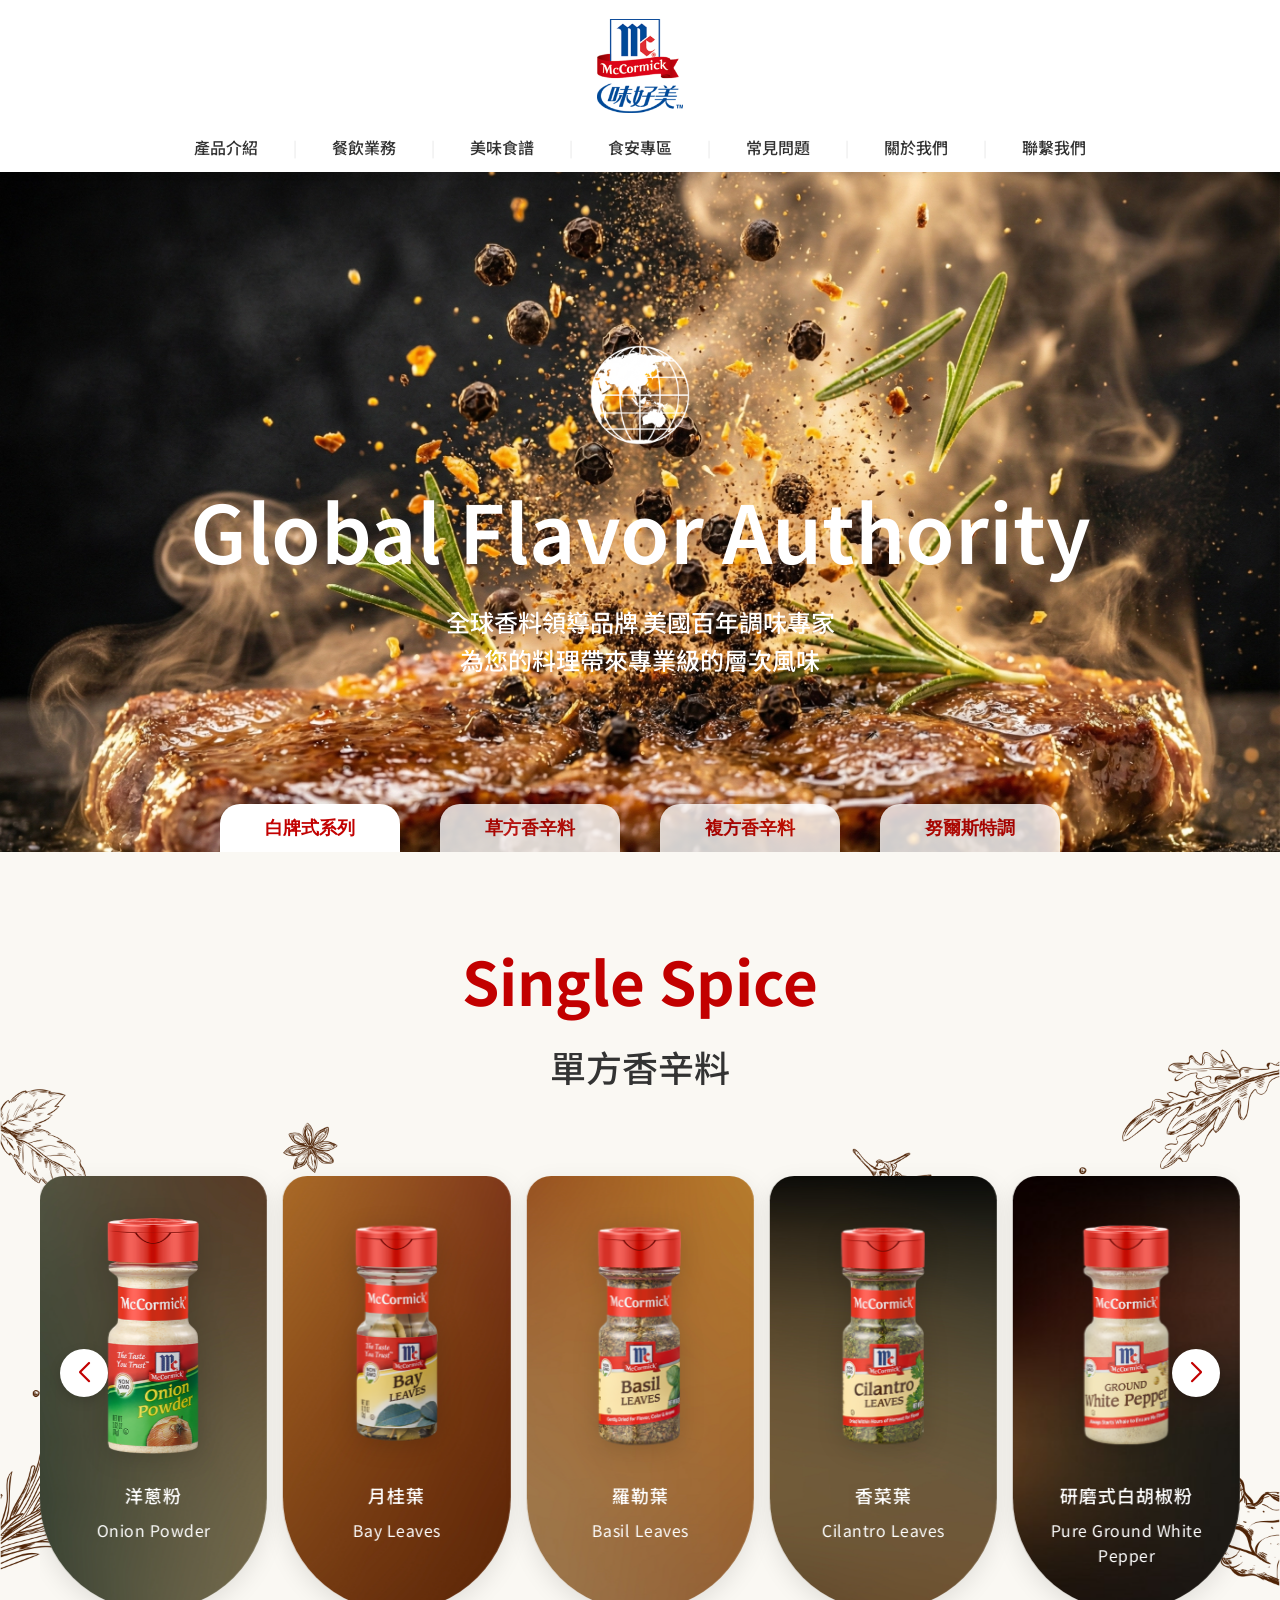
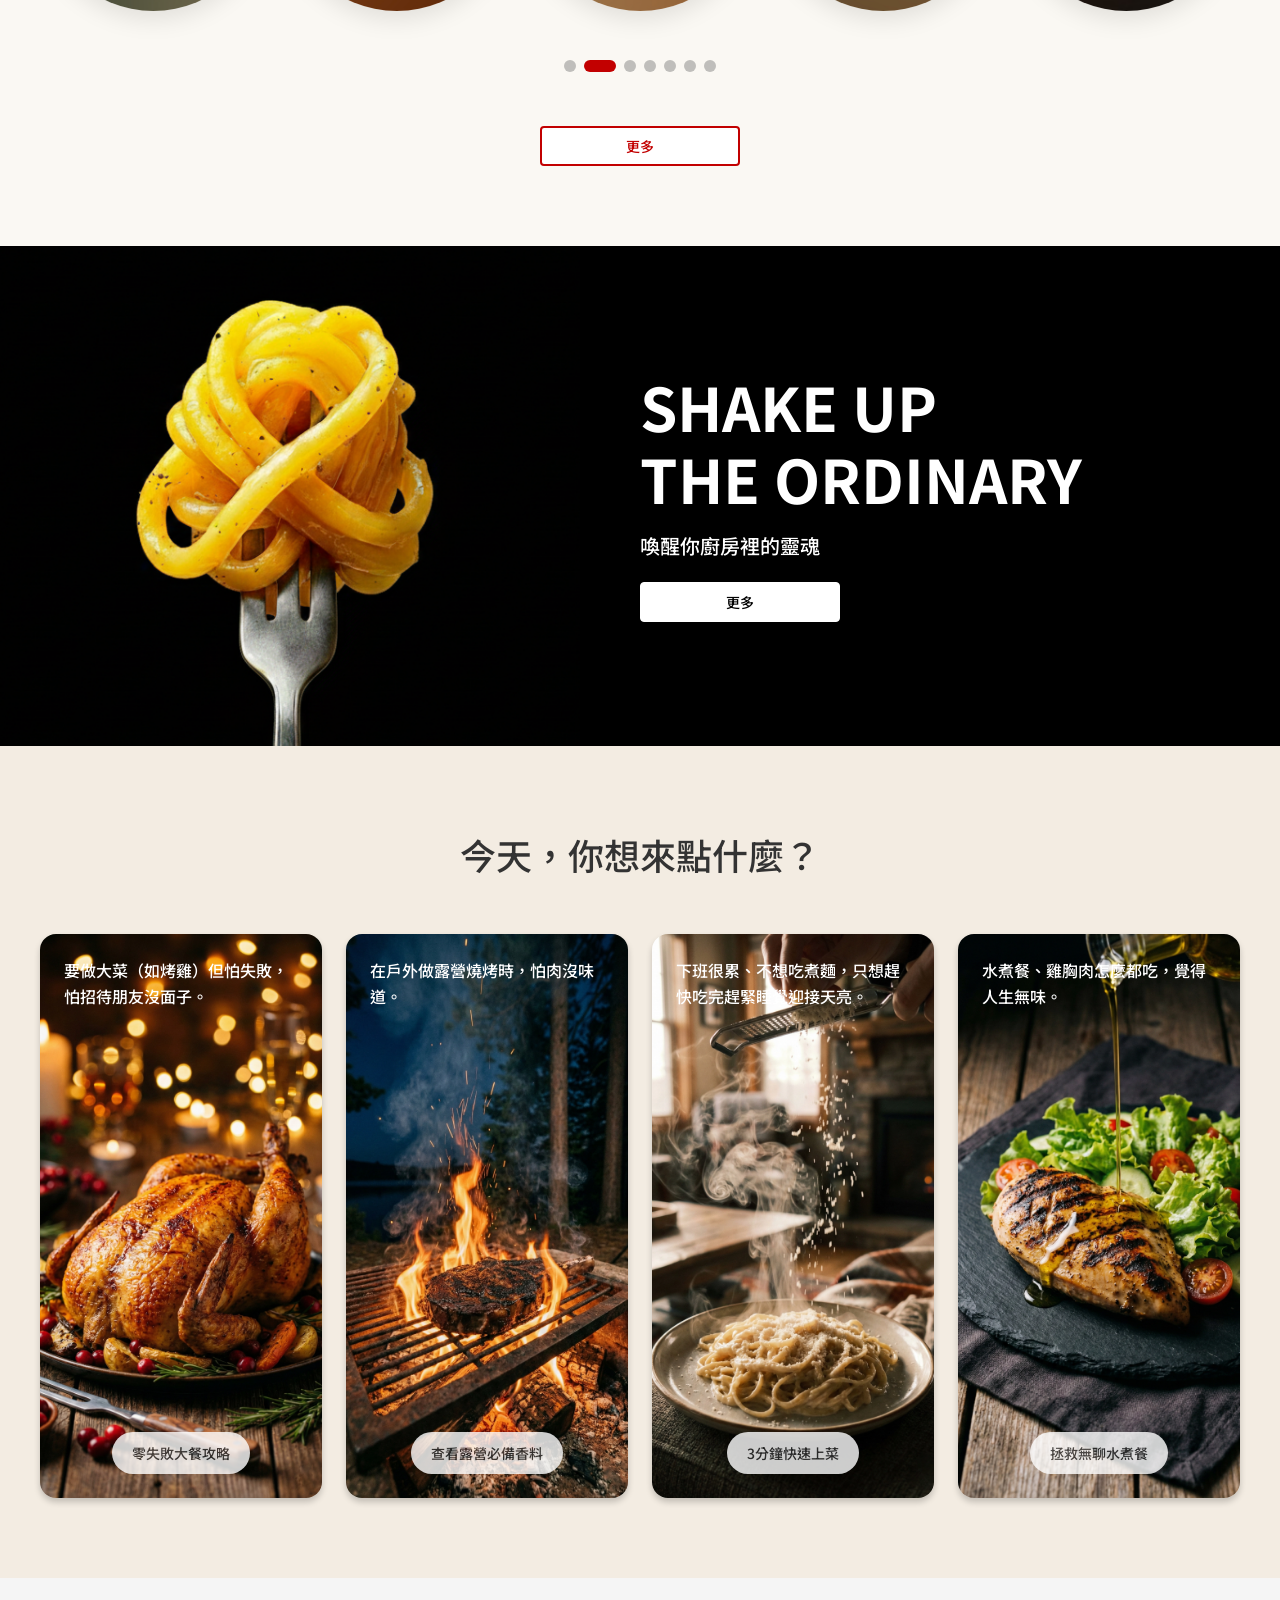
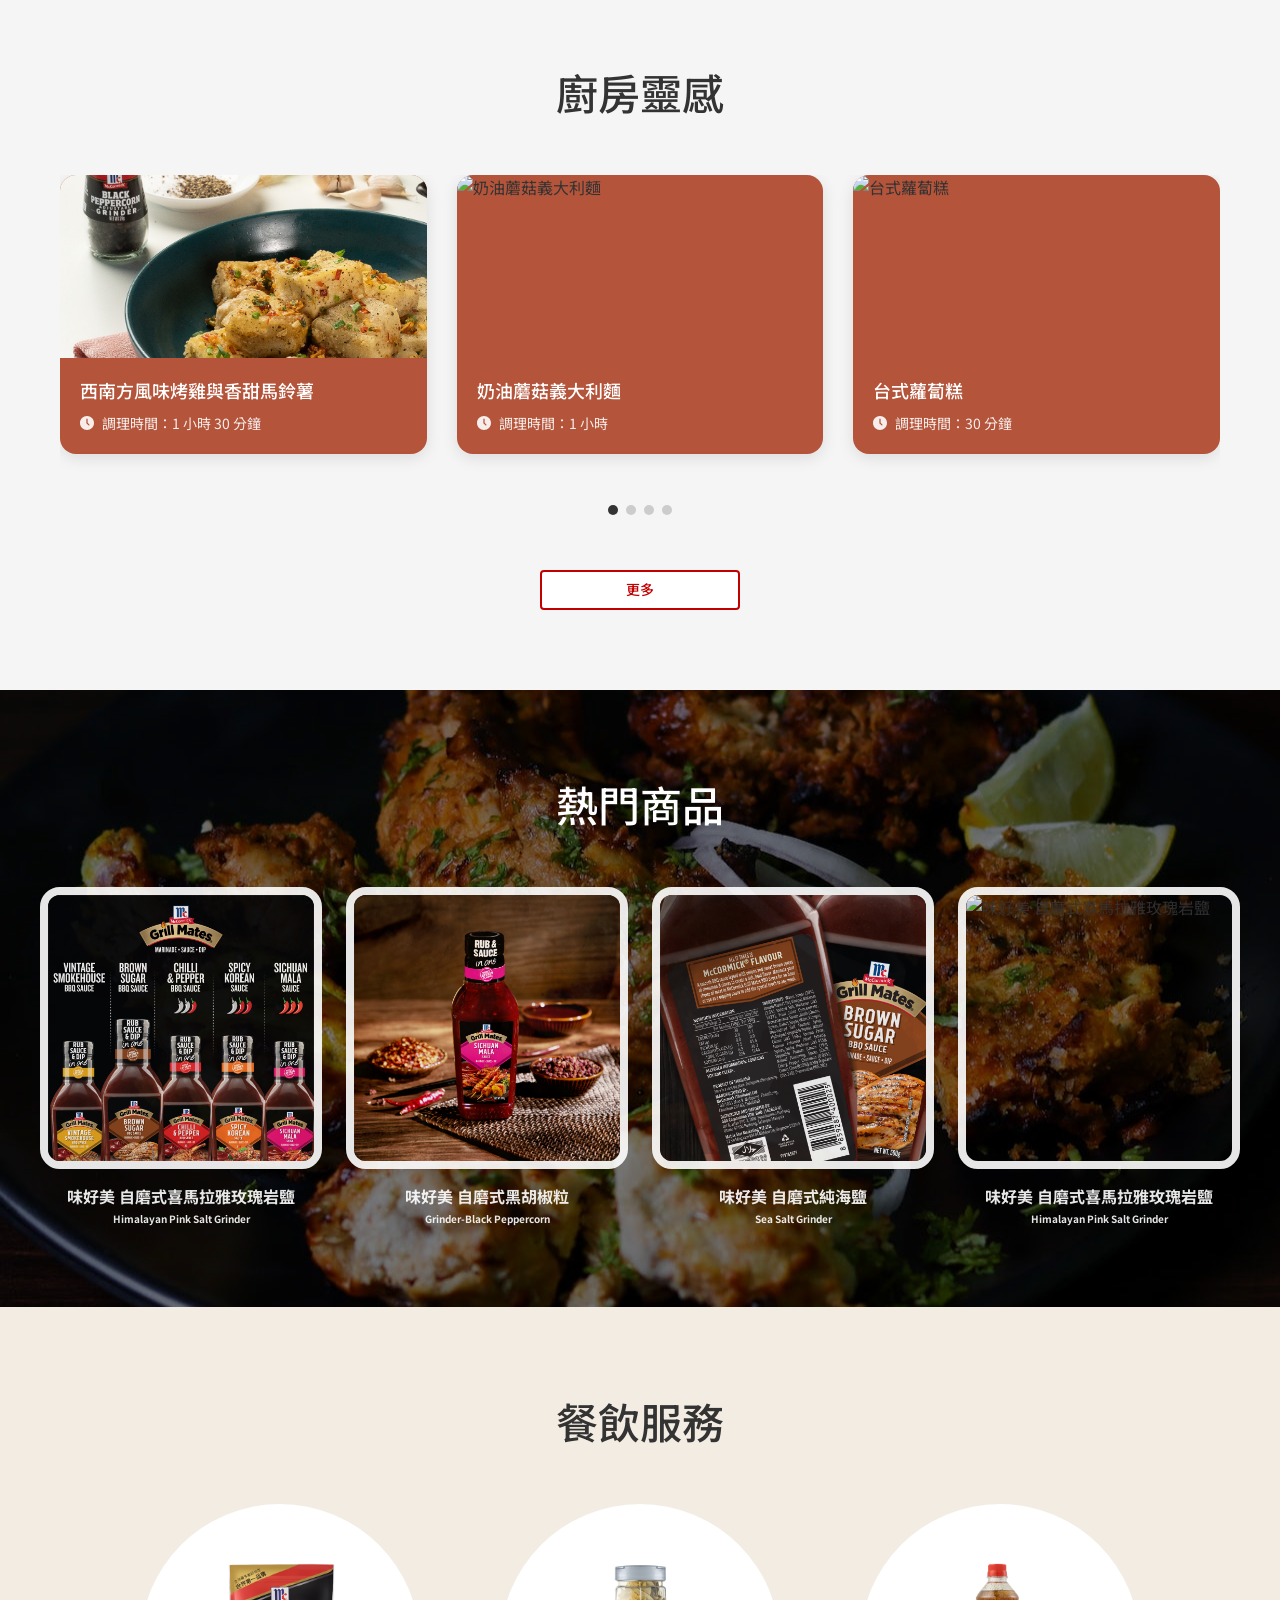
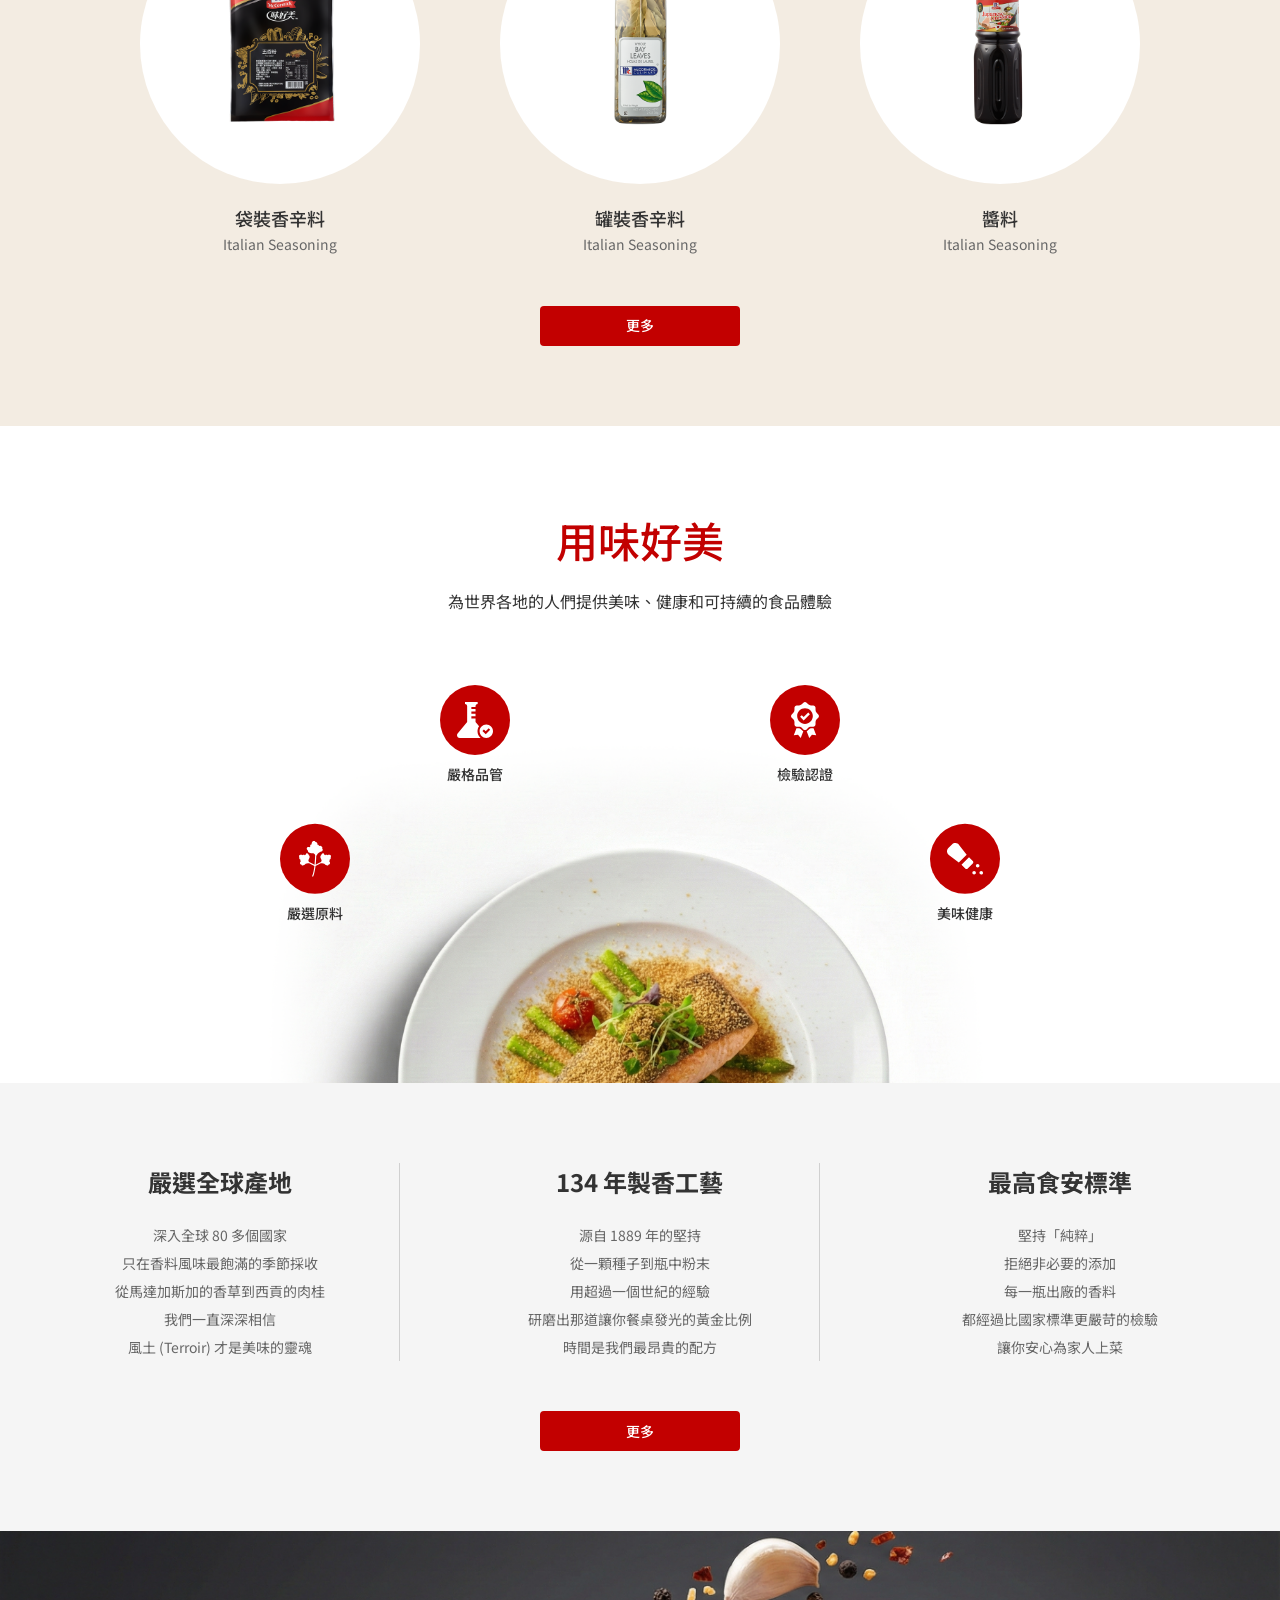
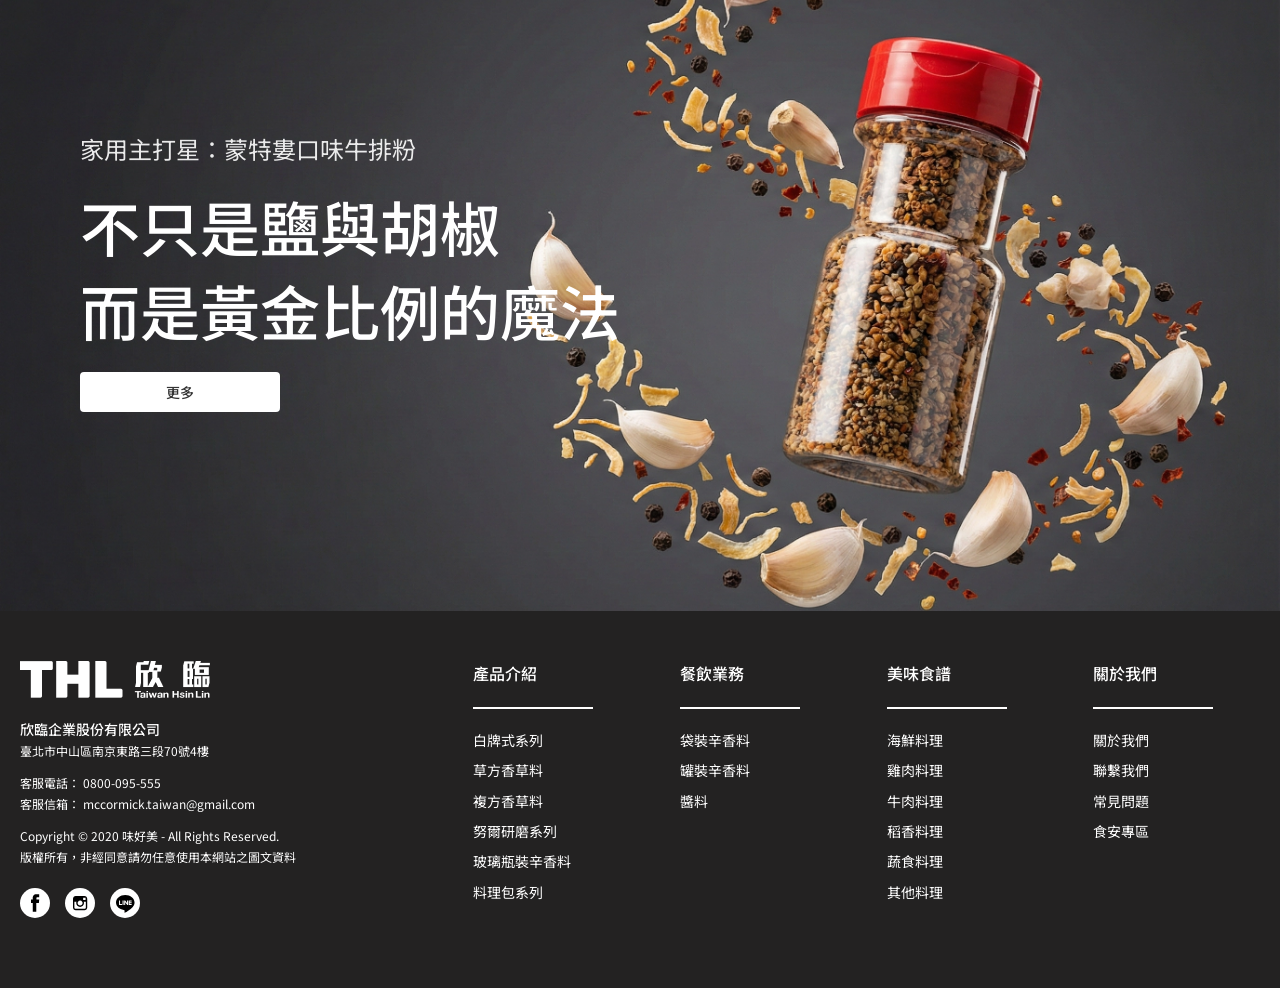
==== commit 0213aba5: "refactor: swiper" ====
--- a/html/index.html
+++ b/html/index.html
@@ -211,47 +211,50 @@
 <script src="https://cdn.jsdelivr.net/npm/swiper@11/swiper-bundle.min.js"></script>
 <script>
   Promise.all([
+    // HTML 模板
     fetch('./layout/header.html').then(response => response.text()),
     fetch('./layout/footer.html').then(response => response.text()),
     fetch('./home/products.html').then(response => response.text()),
     fetch('./home/recipes.html').then(response => response.text()),
+    // JavaScript 檔案
     fetch('../js/header.js').then(response => response.text()),
-    fetch('../js/products.js').then(response => response.text()),
-    fetch('../js/swiper.js').then(response => response.text()),
-    fetch('../js/home-cover-3.js').then(response => response.text()),
-    fetch('../js/home-cover-3-swiper.js').then(response => response.text()),
-    fetch('../js/recipes.js').then(response => response.text()),
-    fetch('../js/recipes-swiper.js').then(response => response.text()),
-    fetch('../js/home-cover-4.js').then(response => response.text()),
-    fetch('../js/home-cover-4-swiper.js').then(response => response.text())
+    fetch('../js/home/products.js').then(response => response.text()),
+    fetch('../js/home/home-cover-3.js').then(response => response.text()),
+    fetch('../js/home/recipes.js').then(response => response.text()),
+    fetch('../js/home/home-cover-4.js').then(response => response.text()),
+    fetch('../js/utils/swiper-init.js').then(response => response.text()),
+    fetch('../js/home-swiper-config.js').then(response => response.text())
   ])
-    .then(([headerHtml, footerHtml, productsHtml, recipesHtml, headerJs, productsJs, swiperJs, homeCover3Js, homeCover3SwiperJs, recipesJs, recipesSwiperJs, homeCover4Js, homeCover4SwiperJs]) => {
+    .then(([headerHtml, footerHtml, productsHtml, recipesHtml, headerJs, productsJs, homeCover3Js, recipesJs, homeCover4Js, swiperInitJs, swiperConfigJs]) => {
       // 1. 先插入 HTML
       document.getElementById('header').innerHTML = headerHtml;
       document.getElementById('footer').innerHTML = footerHtml;
       document.getElementById('products').innerHTML = productsHtml;
       document.getElementById('recipes').innerHTML = recipesHtml;
 
-      // 2. 執行 JavaScript（順序重要：先生成卡片，再初始化 Swiper）
+      // 2. 執行 JavaScript（順序重要）
+      // 2-1. Header
       const headerFunc = new Function(headerJs);
+      headerFunc();
+
+      // 2-2. 生成卡片內容
       const productsFunc = new Function(productsJs);
-      const swiperFunc = new Function(swiperJs);
       const homeCover3Func = new Function(homeCover3Js);
-      const homeCover3SwiperFunc = new Function(homeCover3SwiperJs);
       const recipesFunc = new Function(recipesJs);
-      const recipesSwiperFunc = new Function(recipesSwiperJs);
       const homeCover4Func = new Function(homeCover4Js);
-      const homeCover4SwiperFunc = new Function(homeCover4SwiperJs);
-
-      headerFunc();
+
       productsFunc();        // 生成產品卡片
-      swiperFunc();          // 初始化產品 Swiper
       homeCover3Func();      // 生成 Cover 3 卡片
-      homeCover3SwiperFunc(); // 初始化 Cover 3 Swiper
       recipesFunc();         // 生成食譜卡片
-      recipesSwiperFunc();   // 初始化食譜 Swiper
       homeCover4Func();      // 生成熱門商品卡片
-      homeCover4SwiperFunc(); // 初始化熱門商品 Swiper (手機版)
+
+      // 2-3. 初始化 Swiper 共用工具
+      const swiperInitFunc = new Function(swiperInitJs);
+      swiperInitFunc();
+
+      // 2-4. 設定並初始化所有 Swiper
+      const swiperConfigFunc = new Function(swiperConfigJs);
+      swiperConfigFunc();
 
       console.log('✅ All components loaded successfully!');
     })
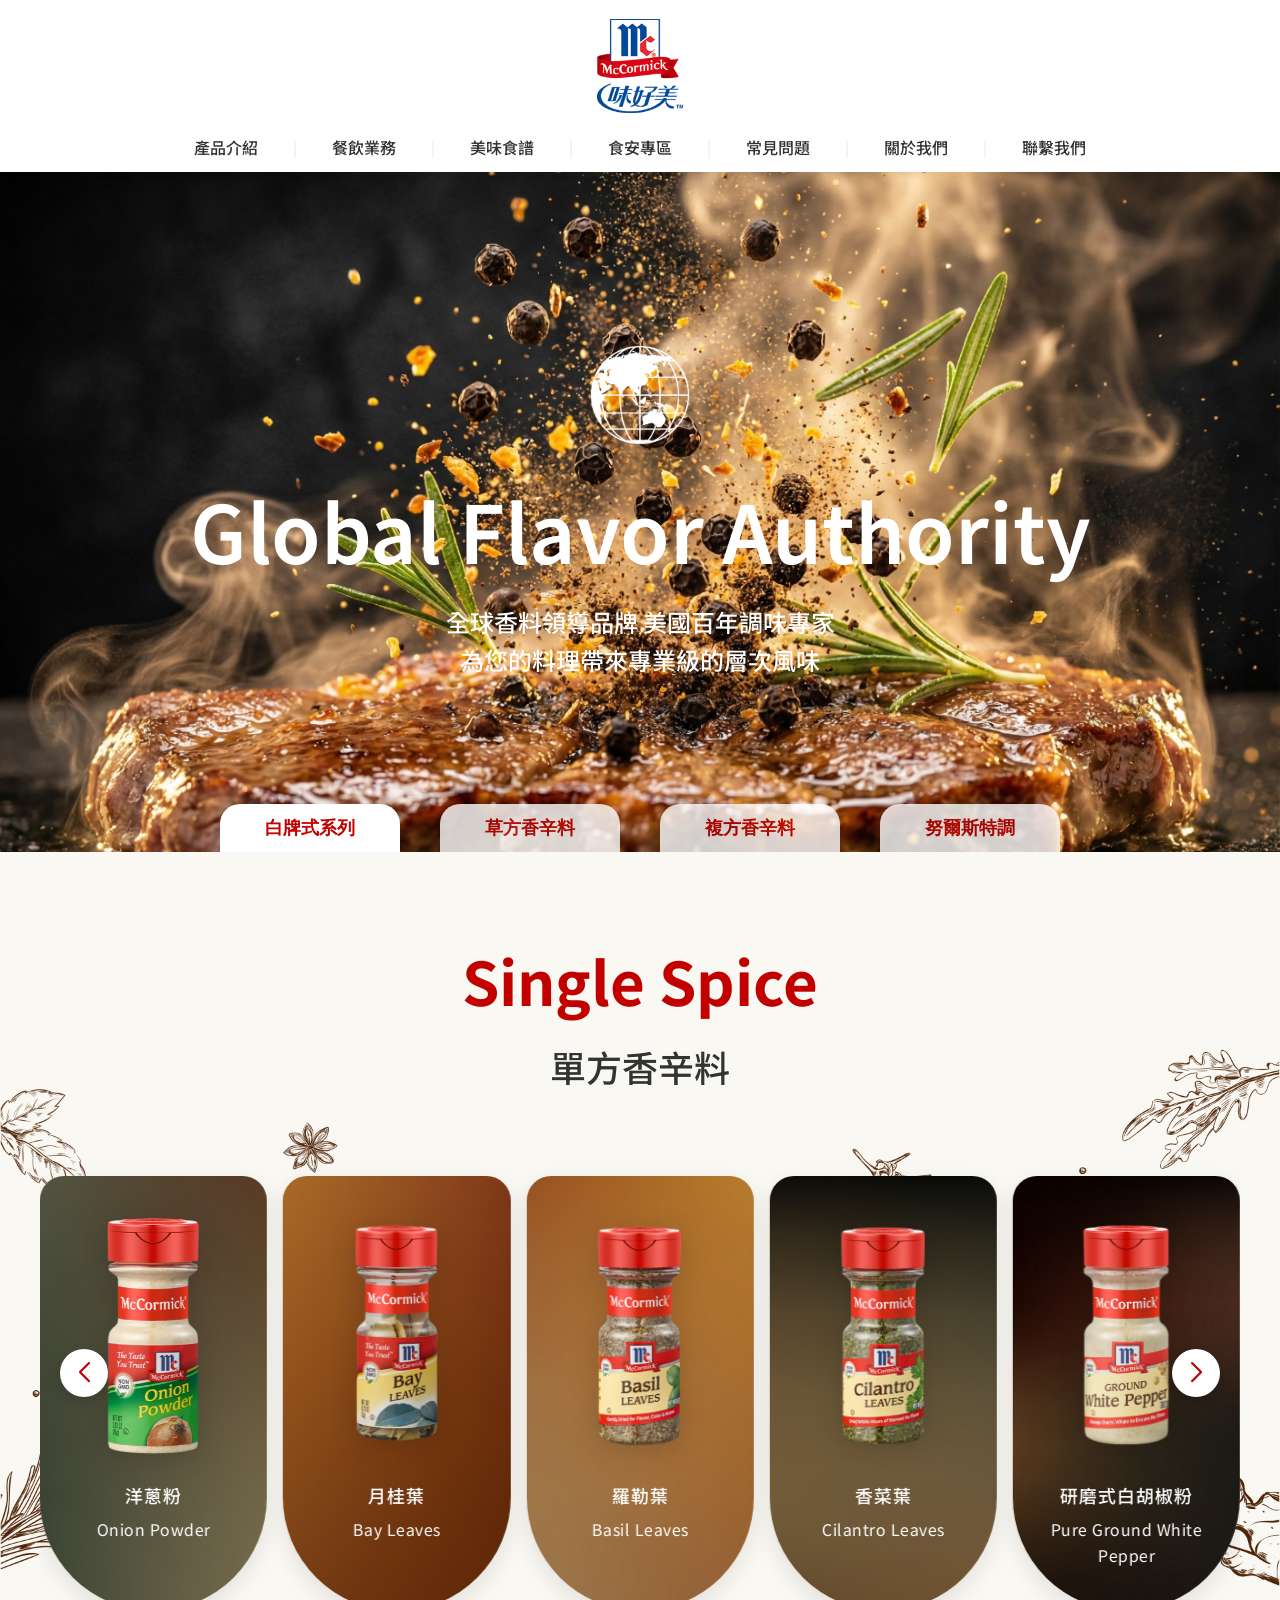
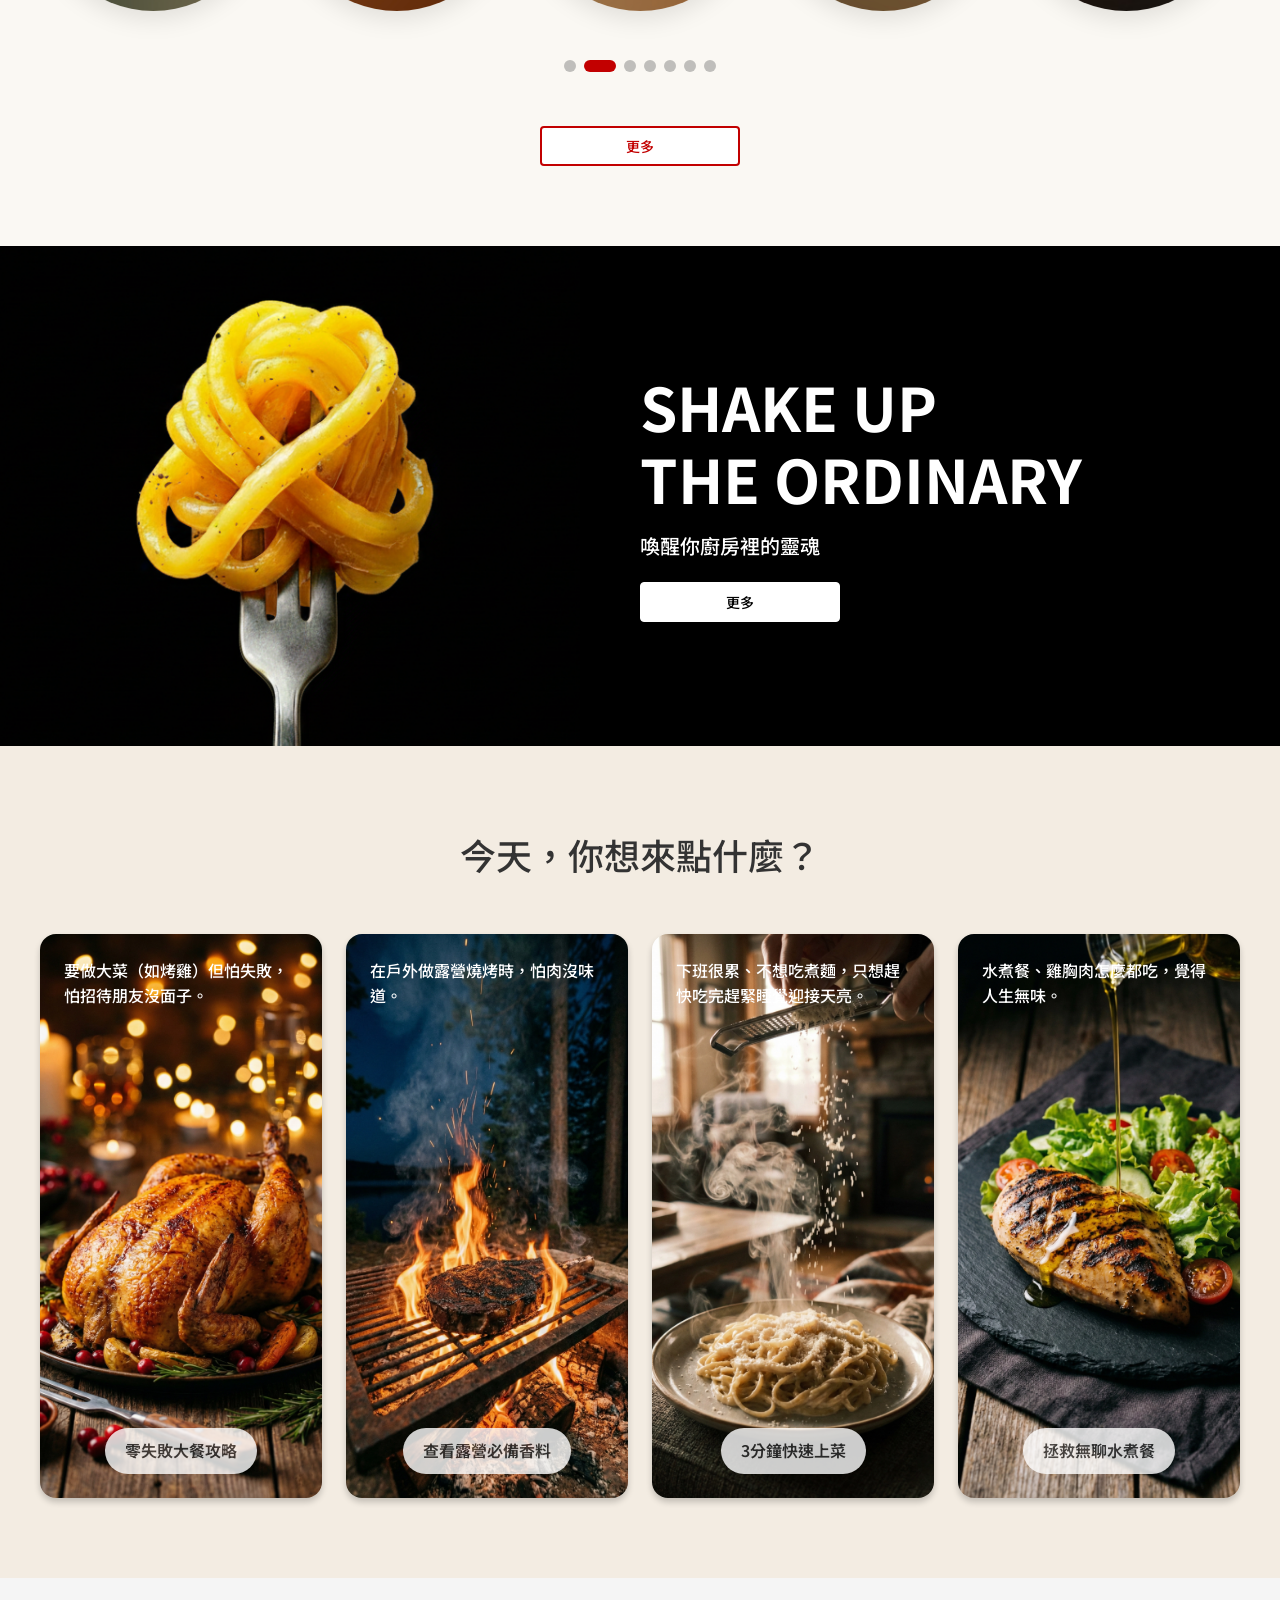
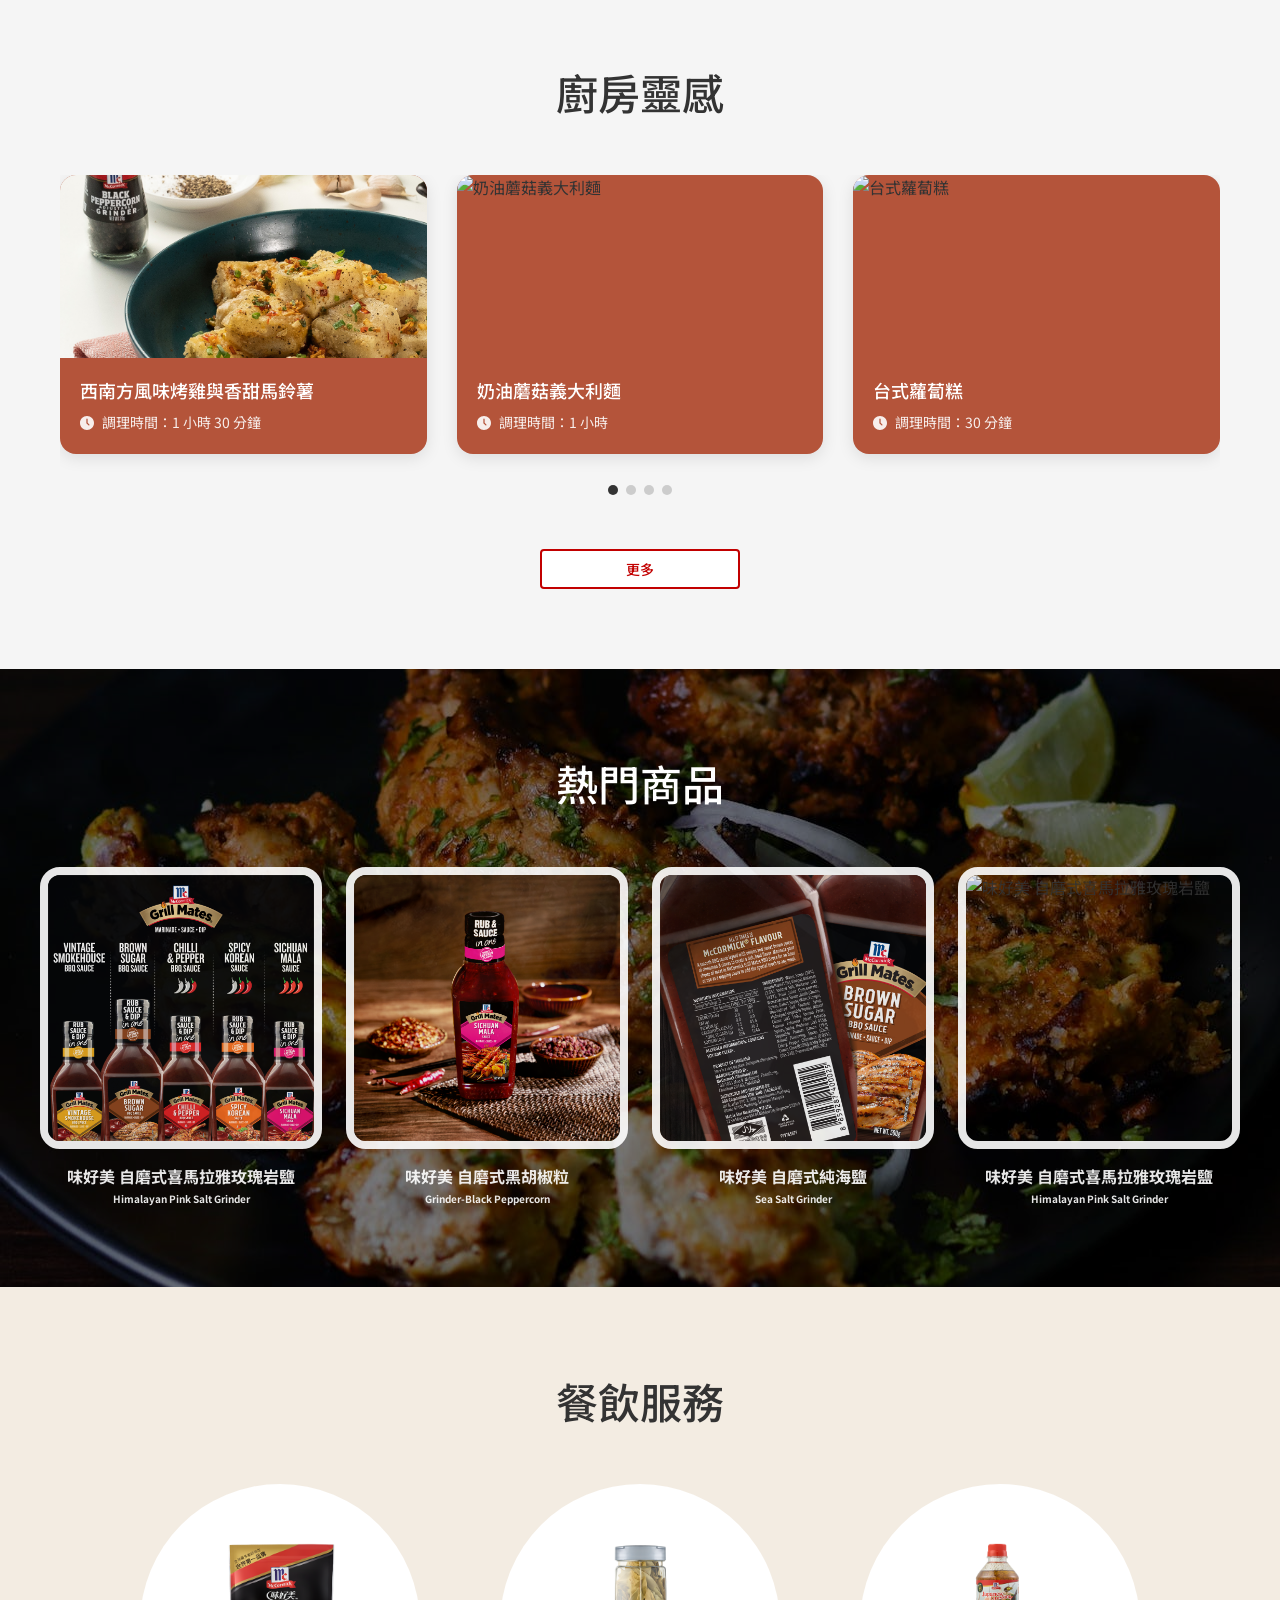
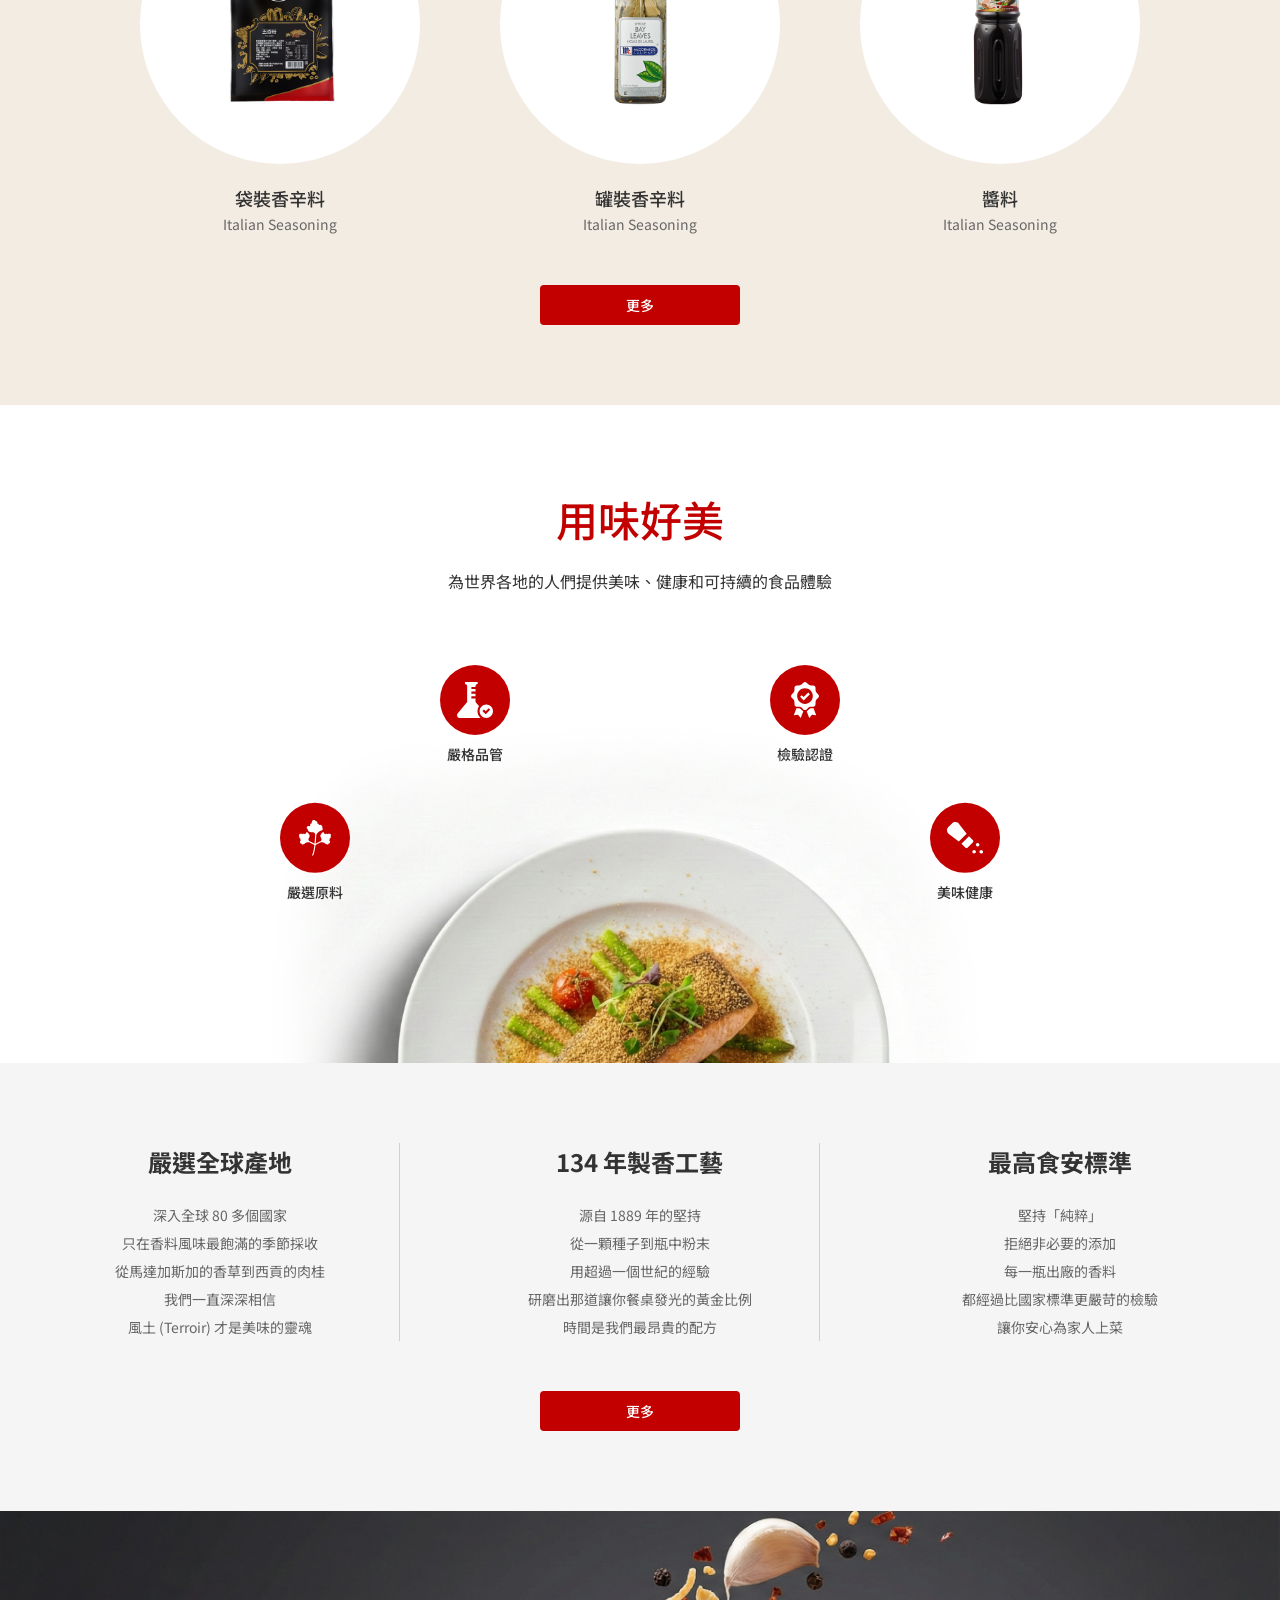
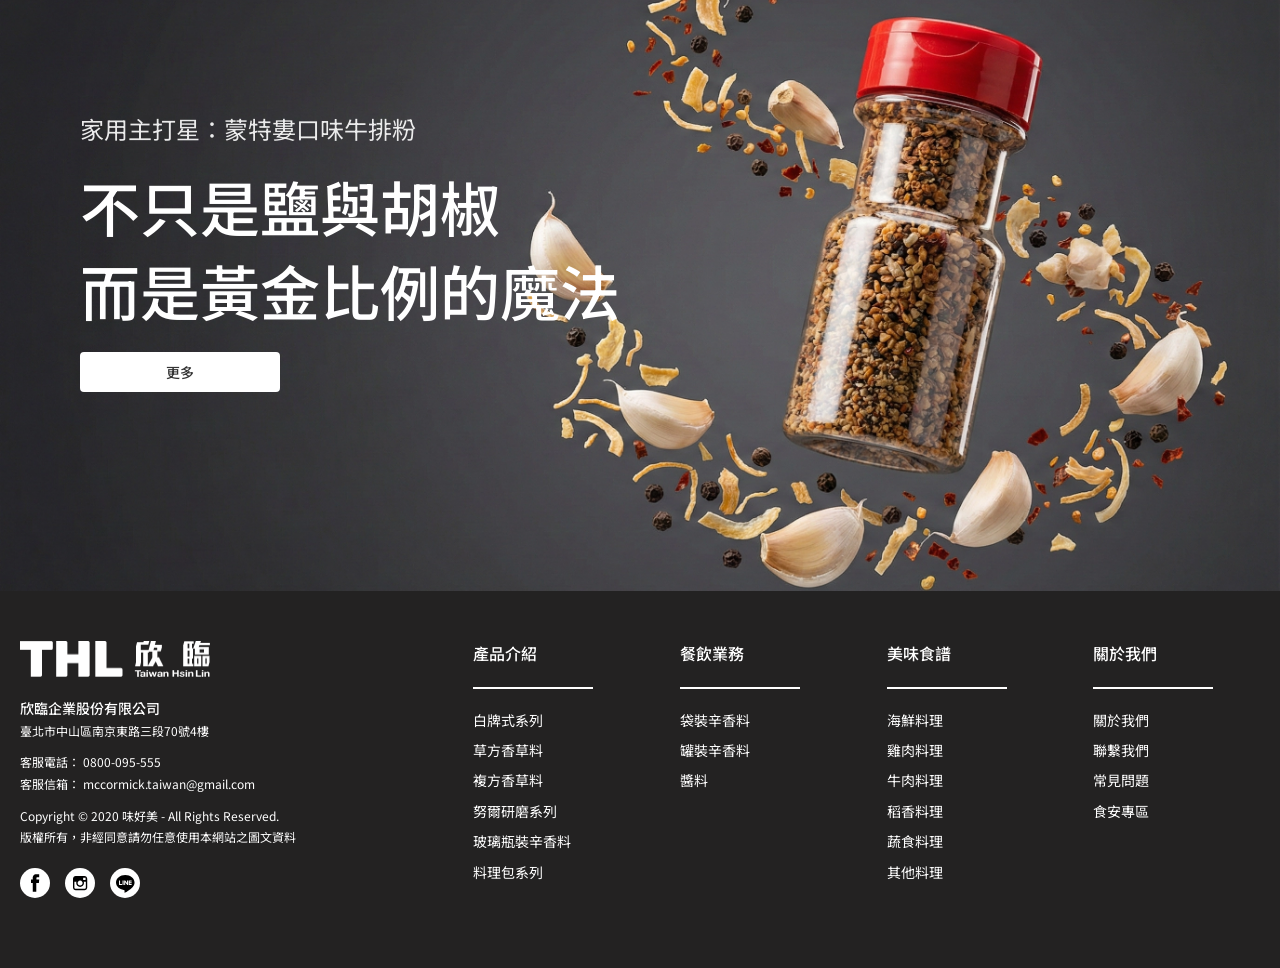
==== commit c4d886ff: "refactor: home swiper" ====
--- a/html/index.html
+++ b/html/index.html
@@ -223,7 +223,7 @@
     fetch('../js/home/recipes.js').then(response => response.text()),
     fetch('../js/home/home-cover-4.js').then(response => response.text()),
     fetch('../js/utils/swiper-init.js').then(response => response.text()),
-    fetch('../js/home-swiper-config.js').then(response => response.text())
+    fetch('../js/home/swiper-config.js').then(response => response.text())
   ])
     .then(([headerHtml, footerHtml, productsHtml, recipesHtml, headerJs, productsJs, homeCover3Js, recipesJs, homeCover4Js, swiperInitJs, swiperConfigJs]) => {
       // 1. 先插入 HTML
--- a/css/global.css
+++ b/css/global.css
@@ -64,6 +64,24 @@
   flex: 1;
   width: 100%;
   margin: 0 auto;
+  padding-top: 172px;
+}
+
+.page-title {
+  padding-top: 80px;
+  font-size: 36px;
+  font-weight: 500;
+  color: var(--text-dark);
+  text-align: center;
+}
+
+.page-title::after {
+  content: '';
+  display: block;
+  margin: 0 auto;
+  width: 60px;
+  height: 3px;
+  background-color: var(--secondary-color);
 }
 
 .btn {
@@ -80,4 +98,128 @@
   text-decoration: none;
   text-align: center;
   transition: var(--transition);
+}
+
+@media screen and (max-width: 1024px) {
+  .main-content {
+    padding-top: 140px;
+  }
+}
+
+@media screen and (max-width: 768px) {
+  .main-content {
+    padding-top: 80px;
+  }
+}
+
+/* --- Hero Banner 全域元件 --- */
+.hero-banner {
+  /* 基礎佈局 */
+  position: relative;
+  /* 為了讓遮罩層定位 */
+  display: flex;
+  flex-direction: column;
+  justify-content: center;
+  align-items: center;
+  width: 100%;
+  min-height: 480px;
+  /* 設定最小高度，確保內容少時也有份量 */
+  padding: 2rem 1rem;
+
+  /* 背景圖設定 (預設) */
+  background-size: cover;
+  background-position: center;
+  background-repeat: no-repeat;
+
+  /* 文字設定 */
+  color: #fff;
+  text-align: center;
+
+  /* 確保內容在遮罩層之上 */
+  z-index: 1;
+}
+
+/* 黑色半透明遮罩 (關鍵優化：增加文字可讀性) */
+.hero-banner::before {
+  content: '';
+  position: absolute;
+  top: 0;
+  left: 0;
+  width: 100%;
+  height: 100%;
+  background-color: rgba(0, 0, 0, 0.4);
+  /* 40% 黑色遮罩，可依需求調整 */
+  z-index: -1;
+  /* 放在內容後面 */
+
+  /* 如果希望圖片不要太黑，可以只加一點陰影，改用 backdrop-filter (選用) */
+  /* backdrop-filter: brightness(0.8); */
+}
+
+/* 主標題 (Hero Title) */
+.hero-banner__title {
+  font-family: 'Antonio', sans-serif;
+  font-size: 100px;
+  font-weight: 600;
+  line-height: 1.2;
+  text-shadow: 0 2px 10px rgba(0, 0, 0, 0.3);
+}
+
+/* 副標題 (Hero Subtitle) */
+.hero-banner__subtitle {
+  font-size: 36px;
+  font-weight: 700;
+  text-shadow: 0 1px 4px rgba(0, 0, 0, 0.3);
+}
+
+@media screen and (max-width: 768px) {
+  .hero-banner__title {
+    font-size: 80px;
+  }
+}
+
+/* --- Select 下拉選單 --- */
+.select-wrapper {
+  position: relative;
+  width: 200px;
+  /* 可自訂寬度 */
+}
+
+.form-select {
+  appearance: none;
+  /* 移除瀏覽器預設的醜醜箭頭 */
+  -webkit-appearance: none;
+  width: 100%;
+  padding: 10px 15px;
+  padding-right: 30px;
+  /* 右邊留空間給箭頭 */
+  border: 1px solid #d1d5db;
+  border-radius: 6px;
+  background-color: white;
+  font-size: 14px;
+  color: #374151;
+  cursor: pointer;
+  outline: none;
+  transition: border-color 0.2s;
+}
+
+.form-select:focus {
+  border-color: #f5a623;
+  /* Focus 時變成你的主題色 */
+  box-shadow: 0 0 0 3px rgba(245, 166, 35, 0.1);
+}
+
+/* 自製一個 CSS 箭頭 */
+.select-arrow {
+  position: absolute;
+  top: 50%;
+  right: 12px;
+  transform: translateY(-50%);
+  width: 10px;
+  height: 10px;
+  background-image: url("data:image/svg+xml;charset=US-ASCII,%3Csvg%20xmlns%3D%22http%3A%2F%2Fwww.w3.org%2F2000%2Fsvg%22%20width%3D%22292.4%22%20height%3D%22292.4%22%3E%3Cpath%20fill%3D%22%23333%22%20d%3D%22M287%2069.4a17.6%2017.6%200%200%200-13-5.4H18.4c-5%200-9.3%201.8-12.9%205.4A17.6%2017.6%200%200%200%200%2082.2c0%205%201.8%209.3%205.4%2012.9l128%20127.9c3.6%203.6%207.8%205.4%2012.8%205.4s9.2-1.8%2012.8-5.4L287%2095c3.5-3.5%205.4-7.8%205.4-12.8%200-5-1.9-9.2-5.5-12.8z%22%2F%3E%3C%2Fsvg%3E");
+  background-repeat: no-repeat;
+  background-size: contain;
+  pointer-events: none;
+  /* 讓點擊箭頭也能觸發下拉 */
 }
--- a/css/header.css
+++ b/css/header.css
@@ -1,9 +1,10 @@
 .header {
-  background: #ffffff;
+  width: 100%;
+  background: #fff;
   box-shadow: 0 2px 8px rgba(0, 0, 0, 0.08);
-  position: sticky;
+  position: fixed;
   top: 0;
-  z-index: 1000;
+  z-index: 100;
   transition: var(--transition);
 }
 
@@ -110,7 +111,7 @@
   padding: 10px;
   color: var(--text-dark);
   position: absolute;
-  right: 20px;
+  right: 0;
   top: 50%;
   transform: translateY(-50%);
   z-index: 1001;
@@ -134,8 +135,12 @@
    Responsive Design - Mobile (768px)
    ======================================== */
 @media (max-width: 768px) {
+  .header__logo-section {
+    text-align: start;
+  }
+
   .header__logo img {
-    height: 70px;
+    height: 60px;
   }
 
   /* 顯示漢堡選單按鈕 */
@@ -185,24 +190,6 @@
    ======================================== */
 @media (max-width: 480px) {
   .header__container {
-    padding: 0 15px;
-  }
-
-  .header__logo img {
-    height: 60px;
-  }
-}
-
-/* ========================================
-   Print Styles
-   ======================================== */
-@media print {
-  .header {
-    position: static;
-    box-shadow: none;
-  }
-
-  .header__mobile-toggle {
-    display: none;
+    padding: 0 20px;
   }
 }
--- a/css/home/home.css
+++ b/css/home/home.css
@@ -253,8 +253,8 @@
   background-color: #fff;
   border-radius: 50px;
   color: var(--text-dark);
-  font-size: 14px;
-  font-weight: 500;
+  font-size: 16px;
+  font-weight: 600;
   text-decoration: none;
   text-align: center;
   transition: var(--transition);
@@ -357,6 +357,7 @@
   .home-cover-3__carousel {
     display: block;
     position: relative;
+    padding: 0;
   }
 
   .home-cover-3-swiper {
@@ -368,14 +369,9 @@
     height: 100%;
   }
 
-  .home-cover-3__card-text {
-    font-size: 12px;
-  }
-
-  .home-cover-3__card-btn {
-    font-size: 12px;
+  /* .home-cover-3__card-btn {
     padding: 8px 16px;
-  }
+  } */
 
   /* Navigation arrows */
   .home-cover-3__nav-prev,
@@ -412,14 +408,6 @@
   }
 }
 
-/* Responsive - Small Mobile */
-@media (max-width: 480px) {
-  .home-cover-3__carousel {
-    padding: 0 16px;
-  }
-}
-
-
 /* ========================================
    Home Cover 4 - 熱門商品
    ======================================== */
@@ -530,7 +518,7 @@
     display: block;
     position: relative;
     z-index: 1;
-    padding: 0 50px;
+    padding: 0 24px;
   }
 
   .home-cover-4-swiper {
@@ -593,7 +581,7 @@
   }
 
   .home-cover-4__carousel {
-    padding: 0 40px;
+    padding: 0;
   }
 
   .home-cover-4__card-name {
--- a/css/home/products.css
+++ b/css/home/products.css
@@ -316,6 +316,10 @@
    Responsive Design - Mobile (768px)
    ======================================== */
 @media (max-width: 768px) {
+  .single-spice__container {
+    padding: 0;
+  }
+
   .single-spice {
     padding: 40px 0;
   }
--- a/css/home/recipes.css
+++ b/css/home/recipes.css
@@ -28,10 +28,6 @@
 .recipes__carousel {
   position: relative;
   margin-bottom: 40px;
-}
-
-.recipes-swiper {
-  padding: 20px 0 60px;
 }
 
 /* 讓所有 slide 高度一致 */
@@ -182,6 +178,10 @@
    Responsive Design - Mobile (768px)
    ======================================== */
 @media (max-width: 768px) {
+  .recipes__container {
+    padding: 0;
+  }
+
   .recipes {
     padding: 50px 0;
   }
@@ -195,10 +195,6 @@
     margin-bottom: 30px;
   }
 
-  .recipes-swiper {
-    padding: 10px 0 50px;
-  }
-
   .recipe-card__name {
     font-size: 15px;
   }
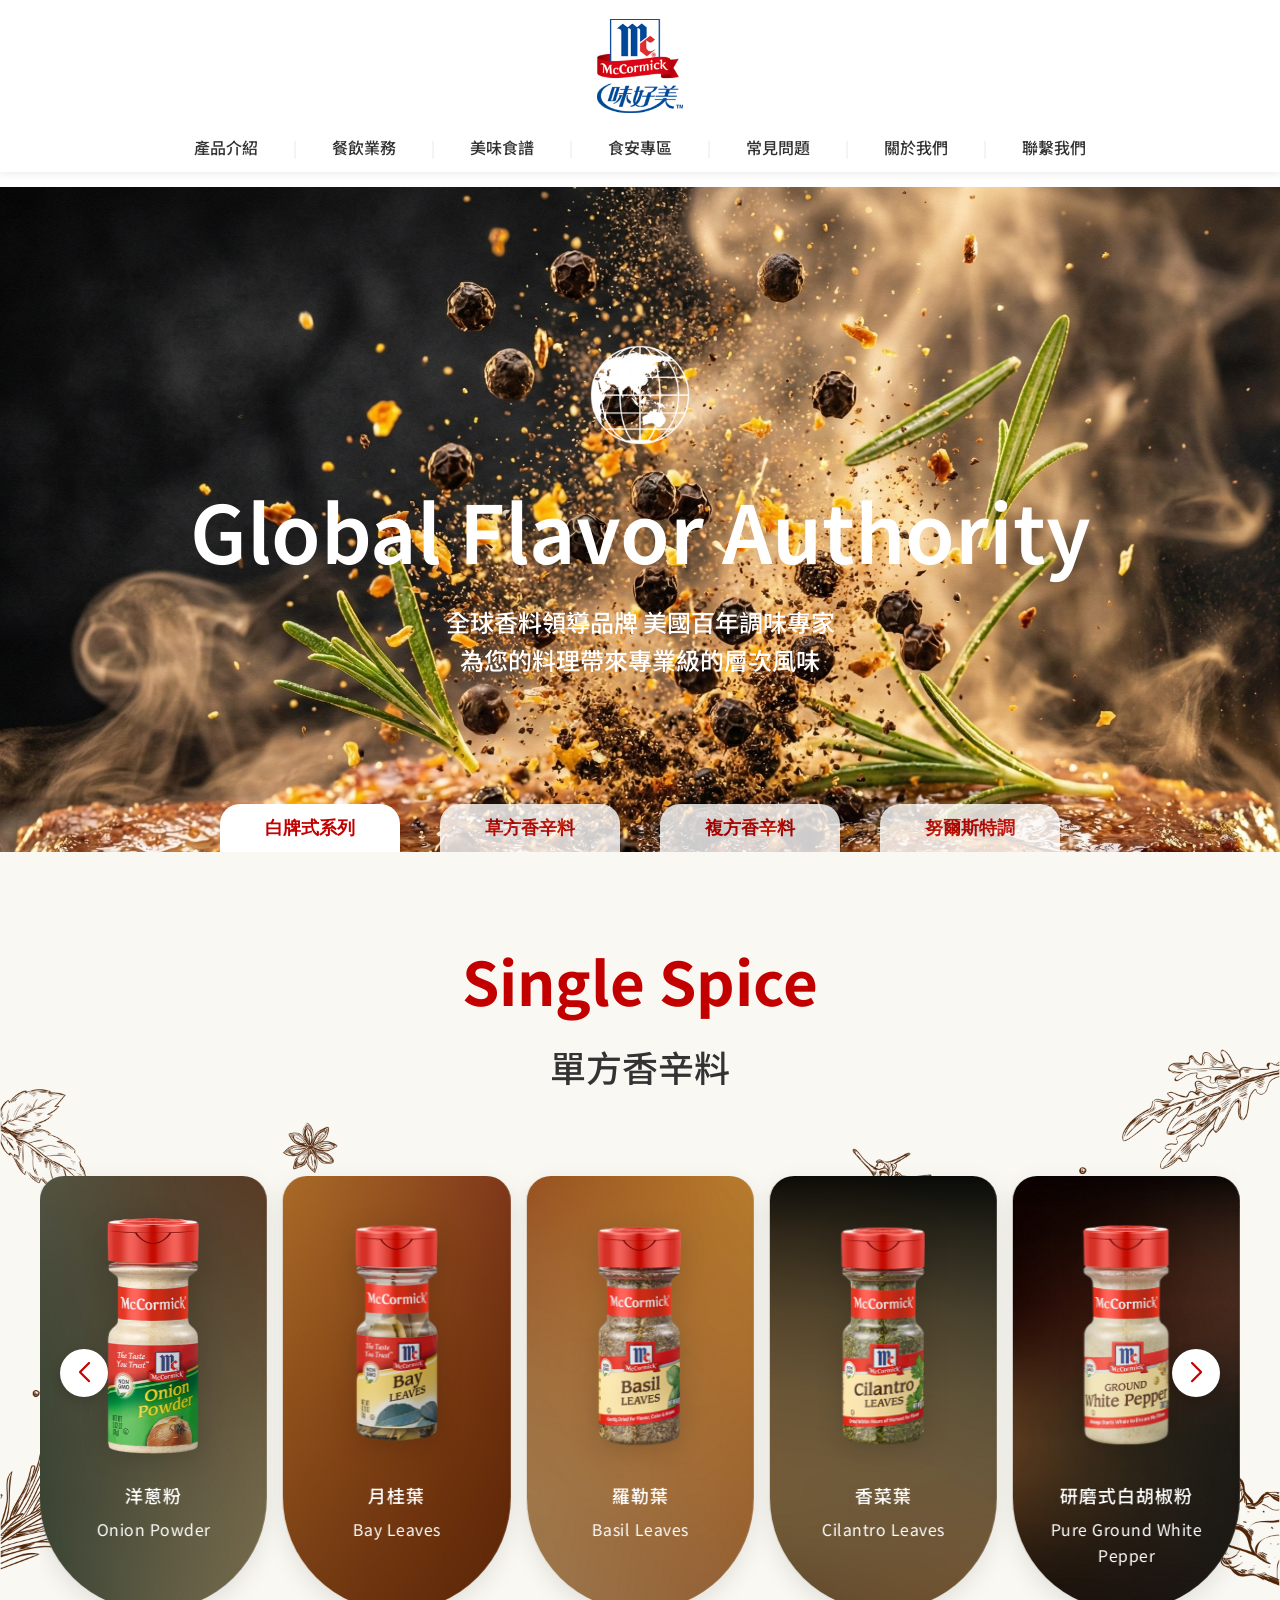
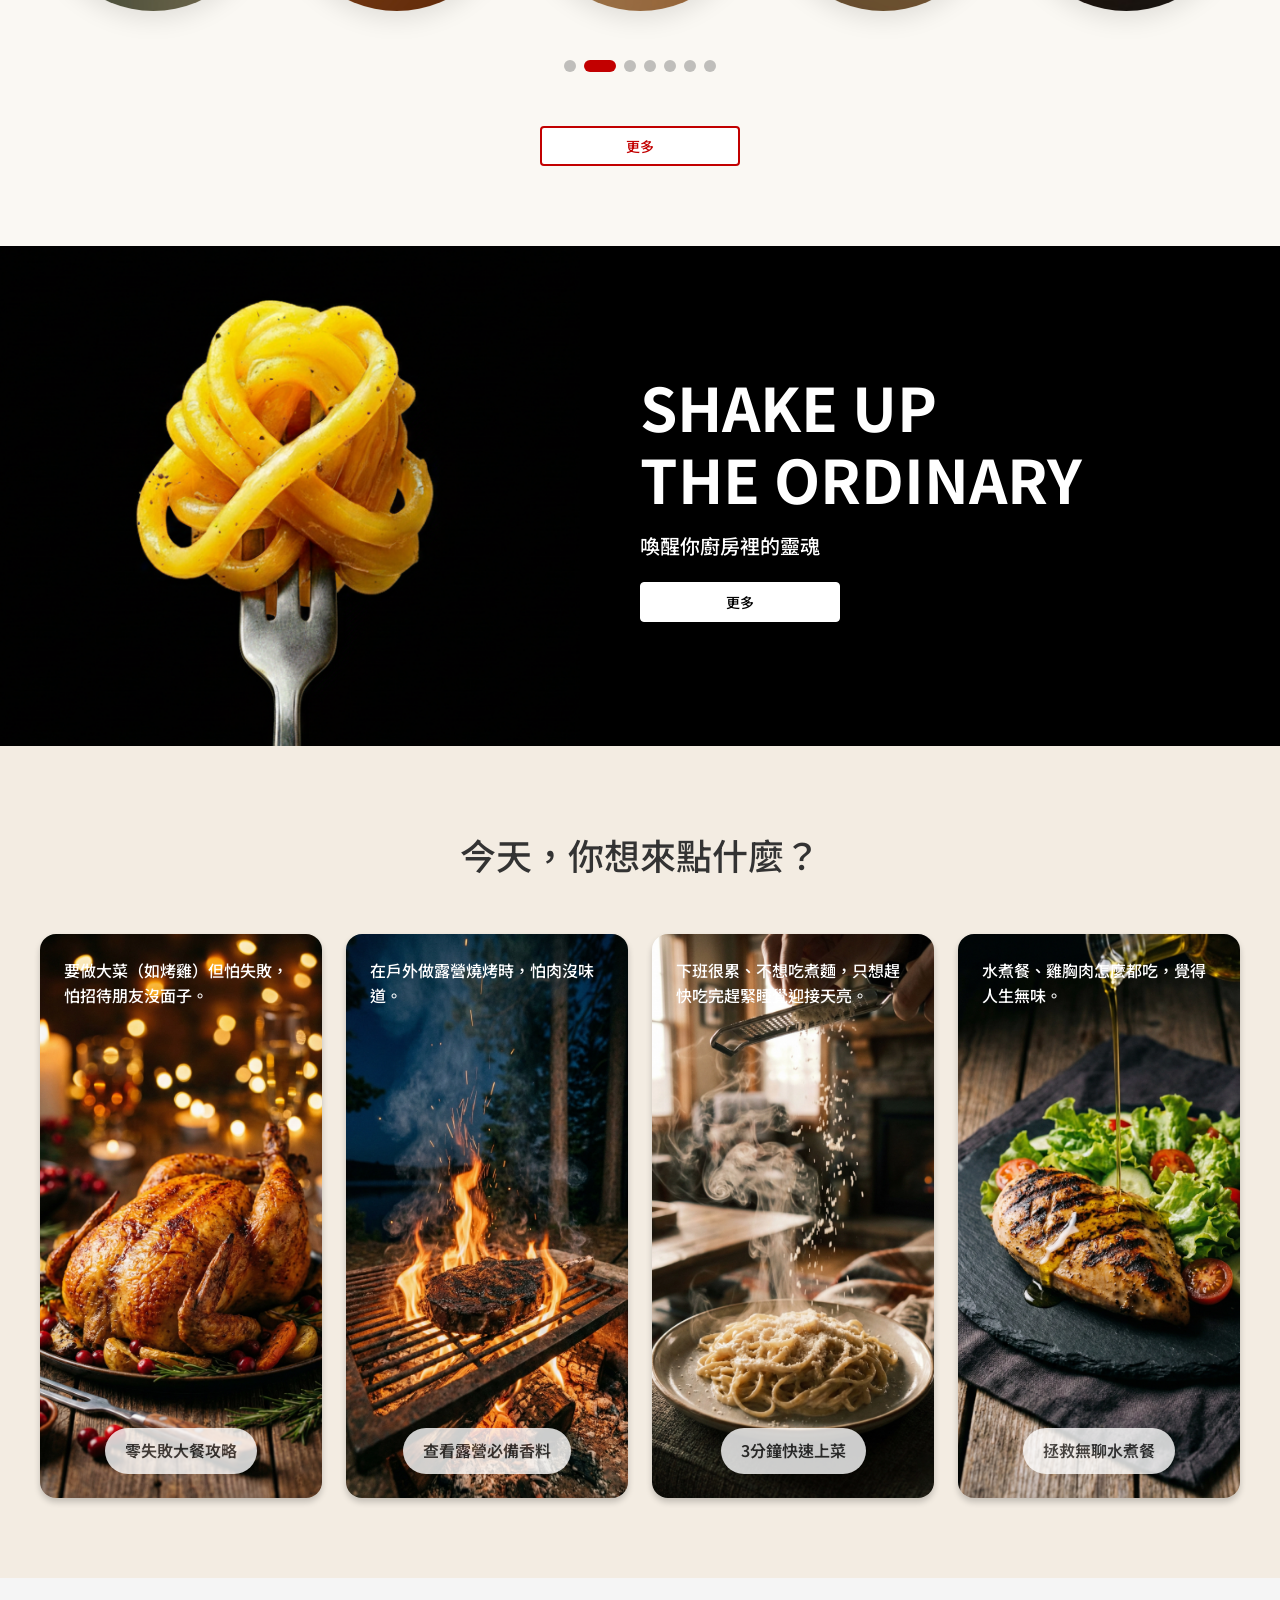
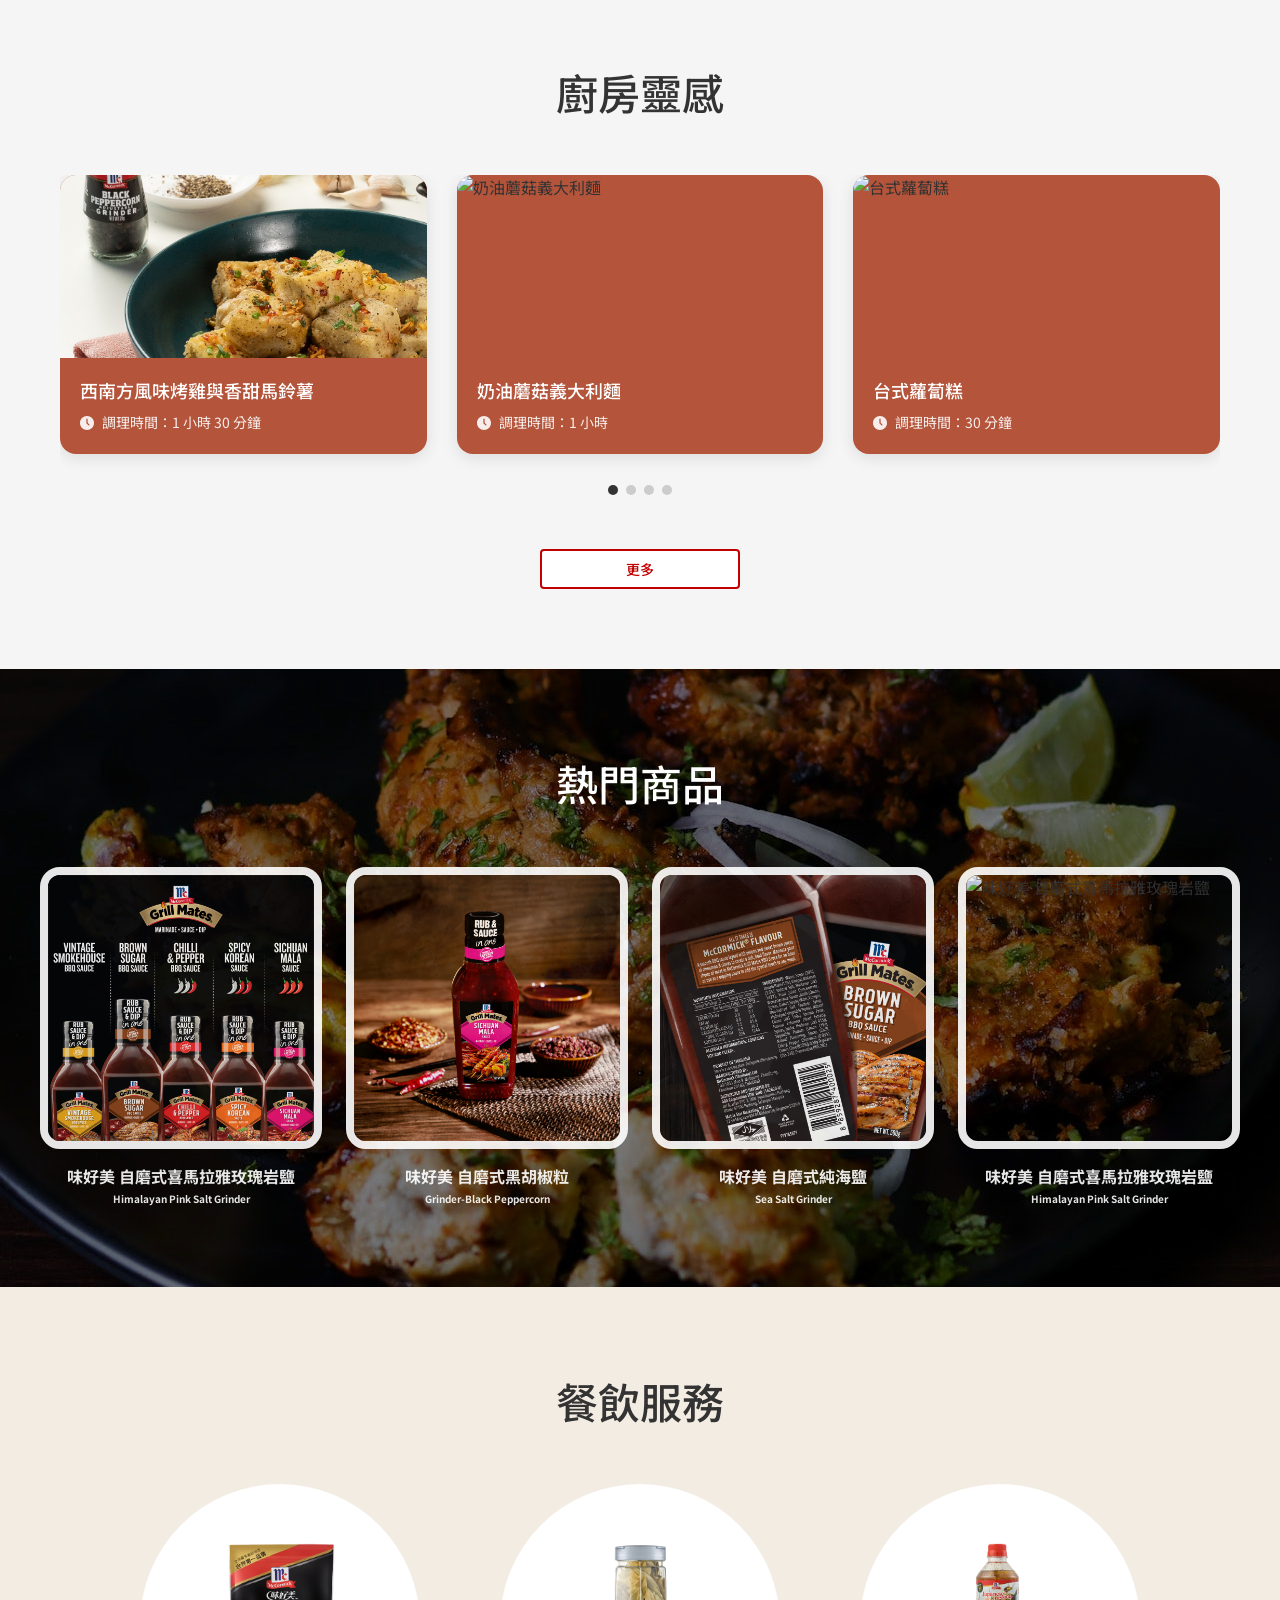
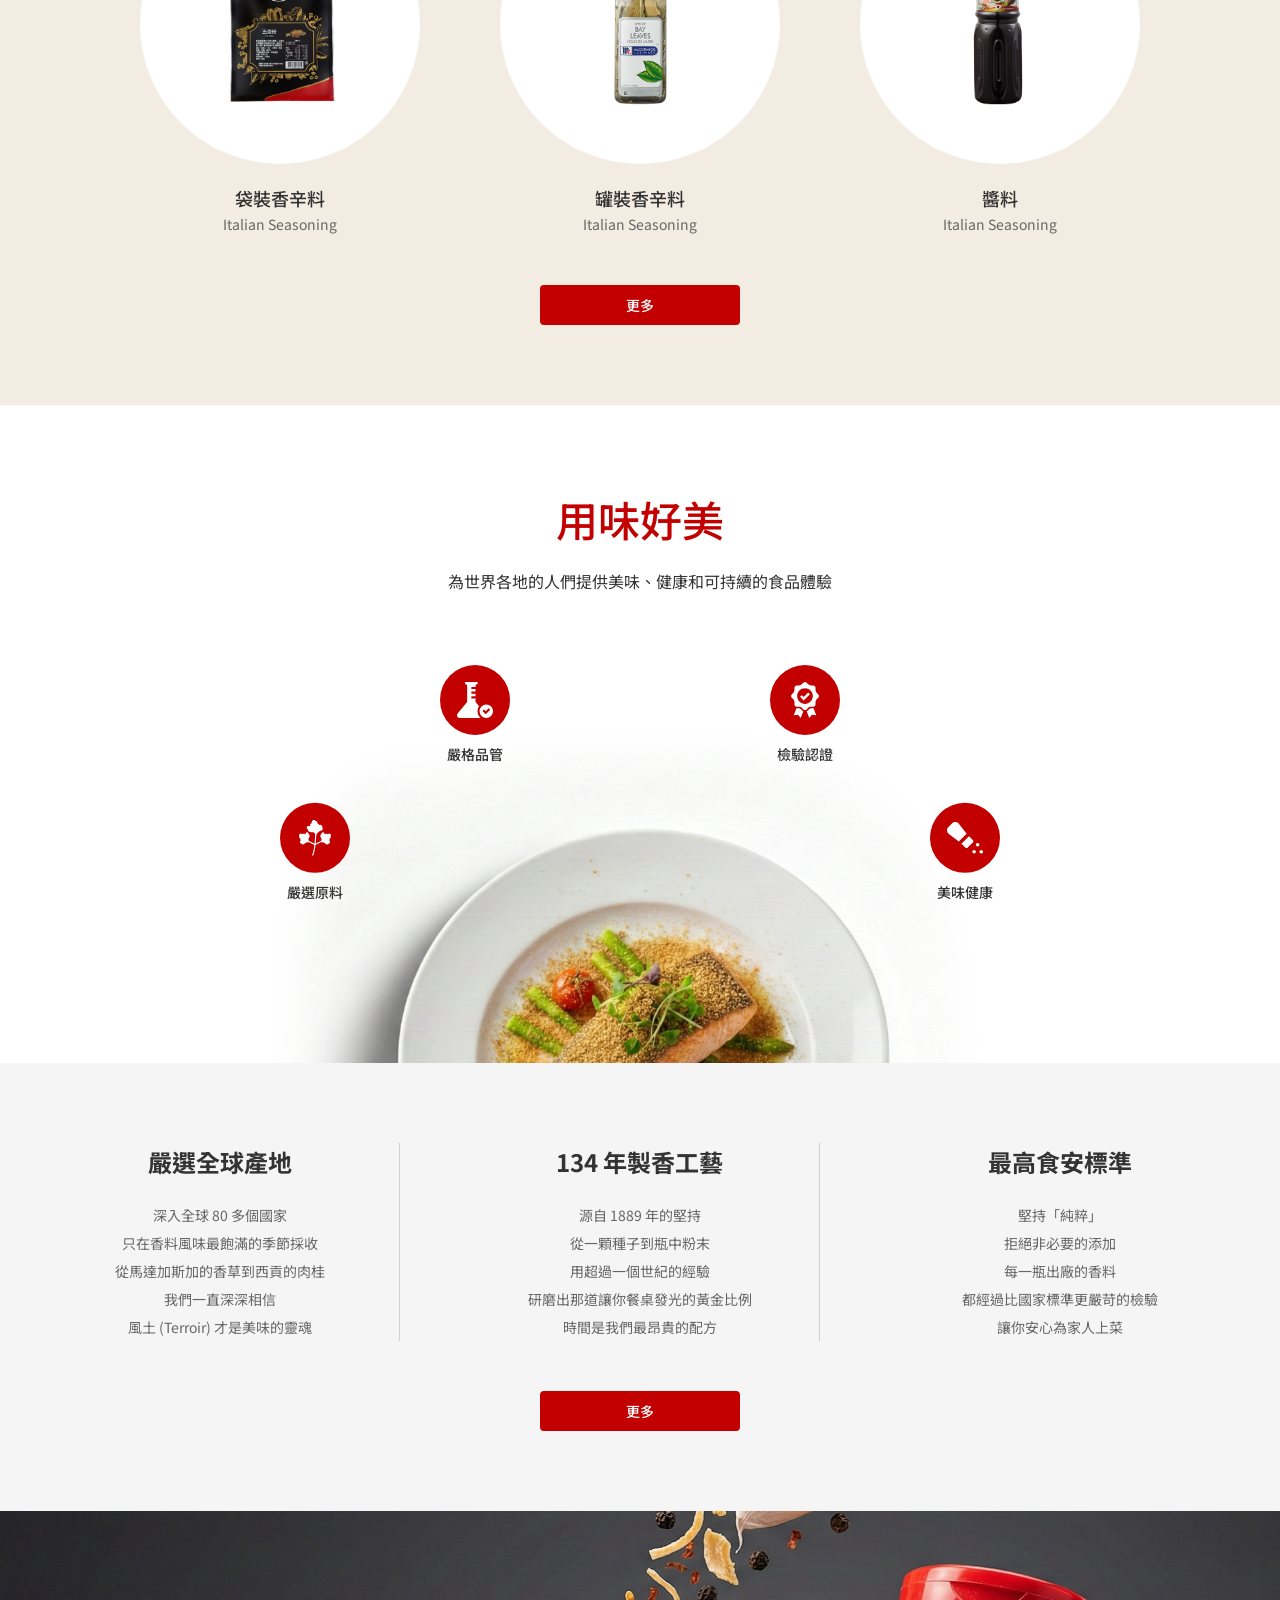
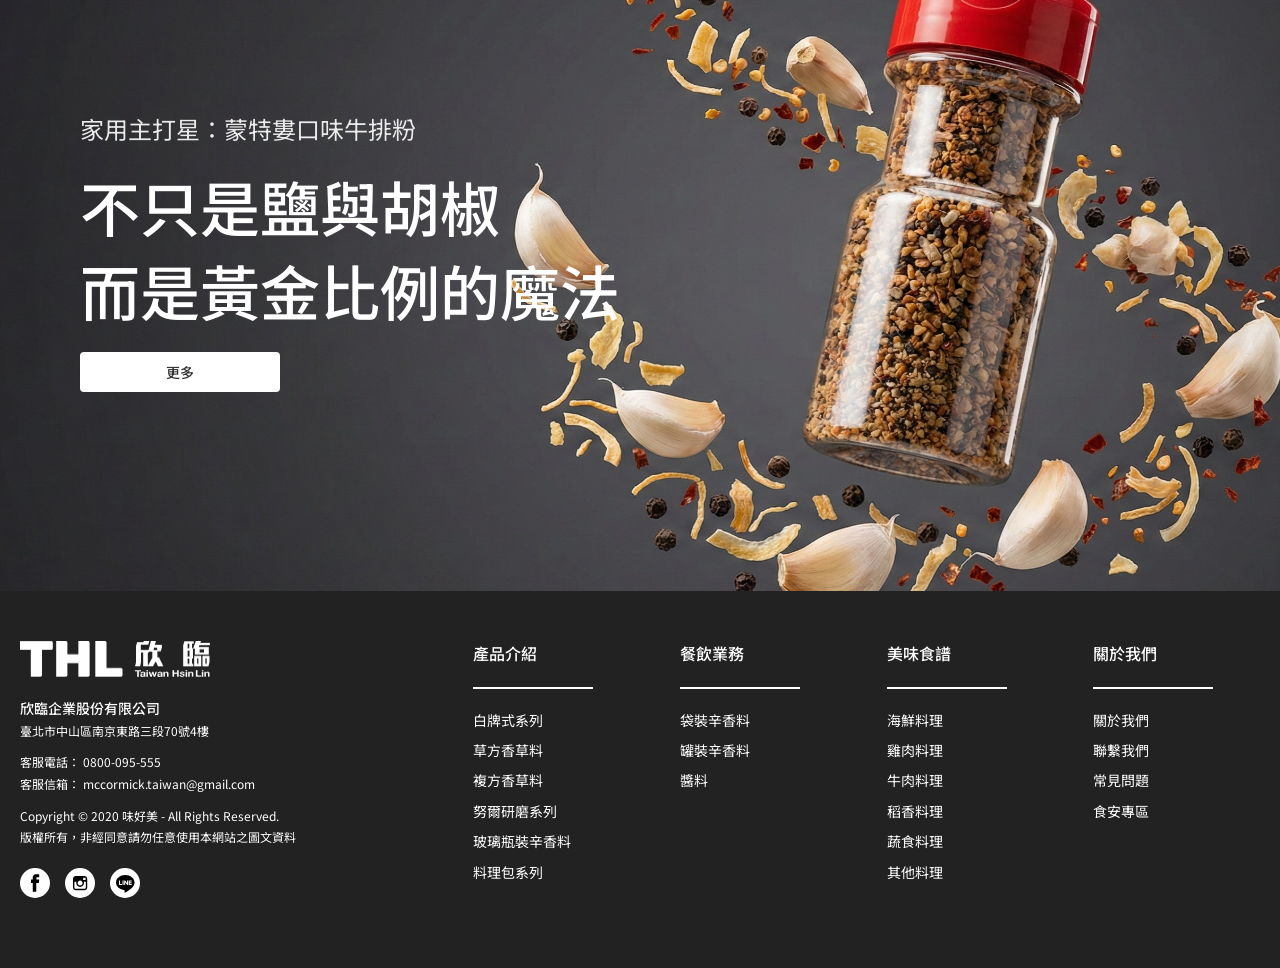
==== commit 7f1bc640: "feat: add parallax in homepage and hero-banner" ====
--- a/html/index.html
+++ b/html/index.html
@@ -32,6 +32,7 @@
   <main class="main-content">
     <!-- cover1 -->
     <div class="home-cover-1">
+      <img class="home-cover-1__bg" src="../images/home/cover-1.png" alt="" data-parallax="0.3">
       <div class="home-cover-1__content">
         <img src="../images/icons/global.svg" alt="global">
         <p class="home-cover-1__title">Global Flavor Authority</p>
@@ -79,6 +80,7 @@
 
     <!-- cover4 - 熱門商品 -->
     <section class="home-cover-4">
+      <img class="home-cover-4__bg" src="../images/home/cover-4.jpg" alt="" data-parallax="0.3">
       <h2 class="home-cover-4__title">熱門商品</h2>
       <!-- 桌面/平板 Grid 版本 -->
       <div class="home-cover-4__grid">
@@ -195,6 +197,7 @@
 
     <!-- cover8 -- 黃金比例 -->
     <section class="home-cover-8">
+      <img class="home-cover-8__bg" src="../images/home/cover-7.png" alt="" data-parallax="0.3">
       <div class="home-cover-8__content">
         <p class="home-cover-8__subtitle">家用主打星：蒙特婁口味牛排粉</p>
         <h2 class="home-cover-8__title">不只是鹽與胡椒<br>而是黃金比例的魔法</h2>
@@ -223,9 +226,10 @@
     fetch('../js/home/recipes.js').then(response => response.text()),
     fetch('../js/home/home-cover-4.js').then(response => response.text()),
     fetch('../js/utils/swiper-init.js').then(response => response.text()),
-    fetch('../js/home/swiper-config.js').then(response => response.text())
+    fetch('../js/home/swiper-config.js').then(response => response.text()),
+    fetch('../js/utils/parallax.js').then(response => response.text()),
   ])
-    .then(([headerHtml, footerHtml, productsHtml, recipesHtml, headerJs, productsJs, homeCover3Js, recipesJs, homeCover4Js, swiperInitJs, swiperConfigJs]) => {
+    .then(([headerHtml, footerHtml, productsHtml, recipesHtml, headerJs, productsJs, homeCover3Js, recipesJs, homeCover4Js, swiperInitJs, swiperConfigJs, parallaxJs]) => {
       // 1. 先插入 HTML
       document.getElementById('header').innerHTML = headerHtml;
       document.getElementById('footer').innerHTML = footerHtml;
@@ -256,6 +260,10 @@
       const swiperConfigFunc = new Function(swiperConfigJs);
       swiperConfigFunc();
 
+      // 2-5. 初始化視差效果
+      const parallaxFunc = new Function(parallaxJs);
+      parallaxFunc();
+
       console.log('✅ All components loaded successfully!');
     })
 </script>
--- a/css/global.css
+++ b/css/global.css
@@ -125,11 +125,8 @@
   min-height: 480px;
   /* 設定最小高度，確保內容少時也有份量 */
   padding: 2rem 1rem;
-
-  /* 背景圖設定 (預設) */
-  background-size: cover;
-  background-position: center;
-  background-repeat: no-repeat;
+  overflow: hidden;
+  /* 防止視差圖片超出 */
 
   /* 文字設定 */
   color: #fff;
@@ -137,6 +134,23 @@
 
   /* 確保內容在遮罩層之上 */
   z-index: 1;
+}
+
+/* 背景圖片 (用於視差效果) */
+.hero-banner__bg {
+  position: absolute;
+  top: -10%; /* 往上偏移，避免頂部空白 */
+  left: 0;
+  width: 100%;
+  height: 120%;
+  /* 額外高度供視差移動 */
+  object-fit: cover;
+  object-position: center;
+  z-index: -2;
+  /* 在遮罩層後面 */
+  will-change: transform;
+  /* GPU 加速 */
+  pointer-events: none;
 }
 
 /* 黑色半透明遮罩 (關鍵優化：增加文字可讀性) */
--- a/css/home/home.css
+++ b/css/home/home.css
@@ -4,14 +4,26 @@
 .home-cover-1 {
   width: 100%;
   height: 680px;
-  background-image: url('../../images/home/cover-1.png');
-  background-size: cover;
-  background-position: center;
   display: flex;
   align-items: center;
   justify-content: center;
   position: relative;
   z-index: 1;
+  overflow: hidden; /* 視差效果必須 */
+}
+
+/* 背景圖（視差效果） */
+.home-cover-1__bg {
+  position: absolute;
+  top: -10%; /* 往上偏移，避免頂部空白 */
+  left: 0;
+  width: 100%;
+  height: 120%;
+  object-fit: cover;
+  object-position: center;
+  z-index: -1;
+  will-change: transform;
+  pointer-events: none;
 }
 
 .home-cover-1__content {
@@ -413,12 +425,25 @@
    ======================================== */
 .home-cover-4 {
   padding: 80px 20px;
-  background-image: url('../../images/home/cover-4.jpg');
-  background-size: cover;
-  background-position: center;
   position: relative;
-}
-
+  overflow: hidden; /* 視差效果必須 */
+}
+
+/* 背景圖（視差效果） */
+.home-cover-4__bg {
+  position: absolute;
+  top: -10%; /* 往上偏移，避免頂部空白 */
+  left: 0;
+  width: 100%;
+  height: 120%;
+  object-fit: cover;
+  object-position: center;
+  z-index: -1;
+  will-change: transform;
+  pointer-events: none;
+}
+
+/* 黑色遮罩 */
 .home-cover-4::before {
   content: '';
   position: absolute;
@@ -1015,12 +1040,23 @@
 .home-cover-8 {
   position: relative;
   min-height: 680px;
-  background-position: top;
-  background-image: url('../../images/home/cover-7.png');
-  background-size: cover;
   display: flex;
   align-items: center;
-  /* justify-content: center; */
+  overflow: hidden; /* 視差效果必須 */
+}
+
+/* 背景圖（視差效果） */
+.home-cover-8__bg {
+  position: absolute;
+  top: -10%; /* 往上偏移，避免頂部空白 */
+  left: 0;
+  width: 100%;
+  height: 120%;
+  object-fit: cover;
+  object-position: top;
+  z-index: -1;
+  will-change: transform;
+  pointer-events: none;
 }
 
 .home-cover-8__content {
@@ -1069,10 +1105,13 @@
 /* Responsive - Mobile */
 @media (max-width: 768px) {
   .home-cover-8 {
-    background-position: 85% 10%;
     min-height: 600px;
     align-items: flex-end;
     justify-content: flex-start;
+  }
+
+  .home-cover-8__bg {
+    object-position: 85% 10%;
   }
 
   .home-cover-8::before {
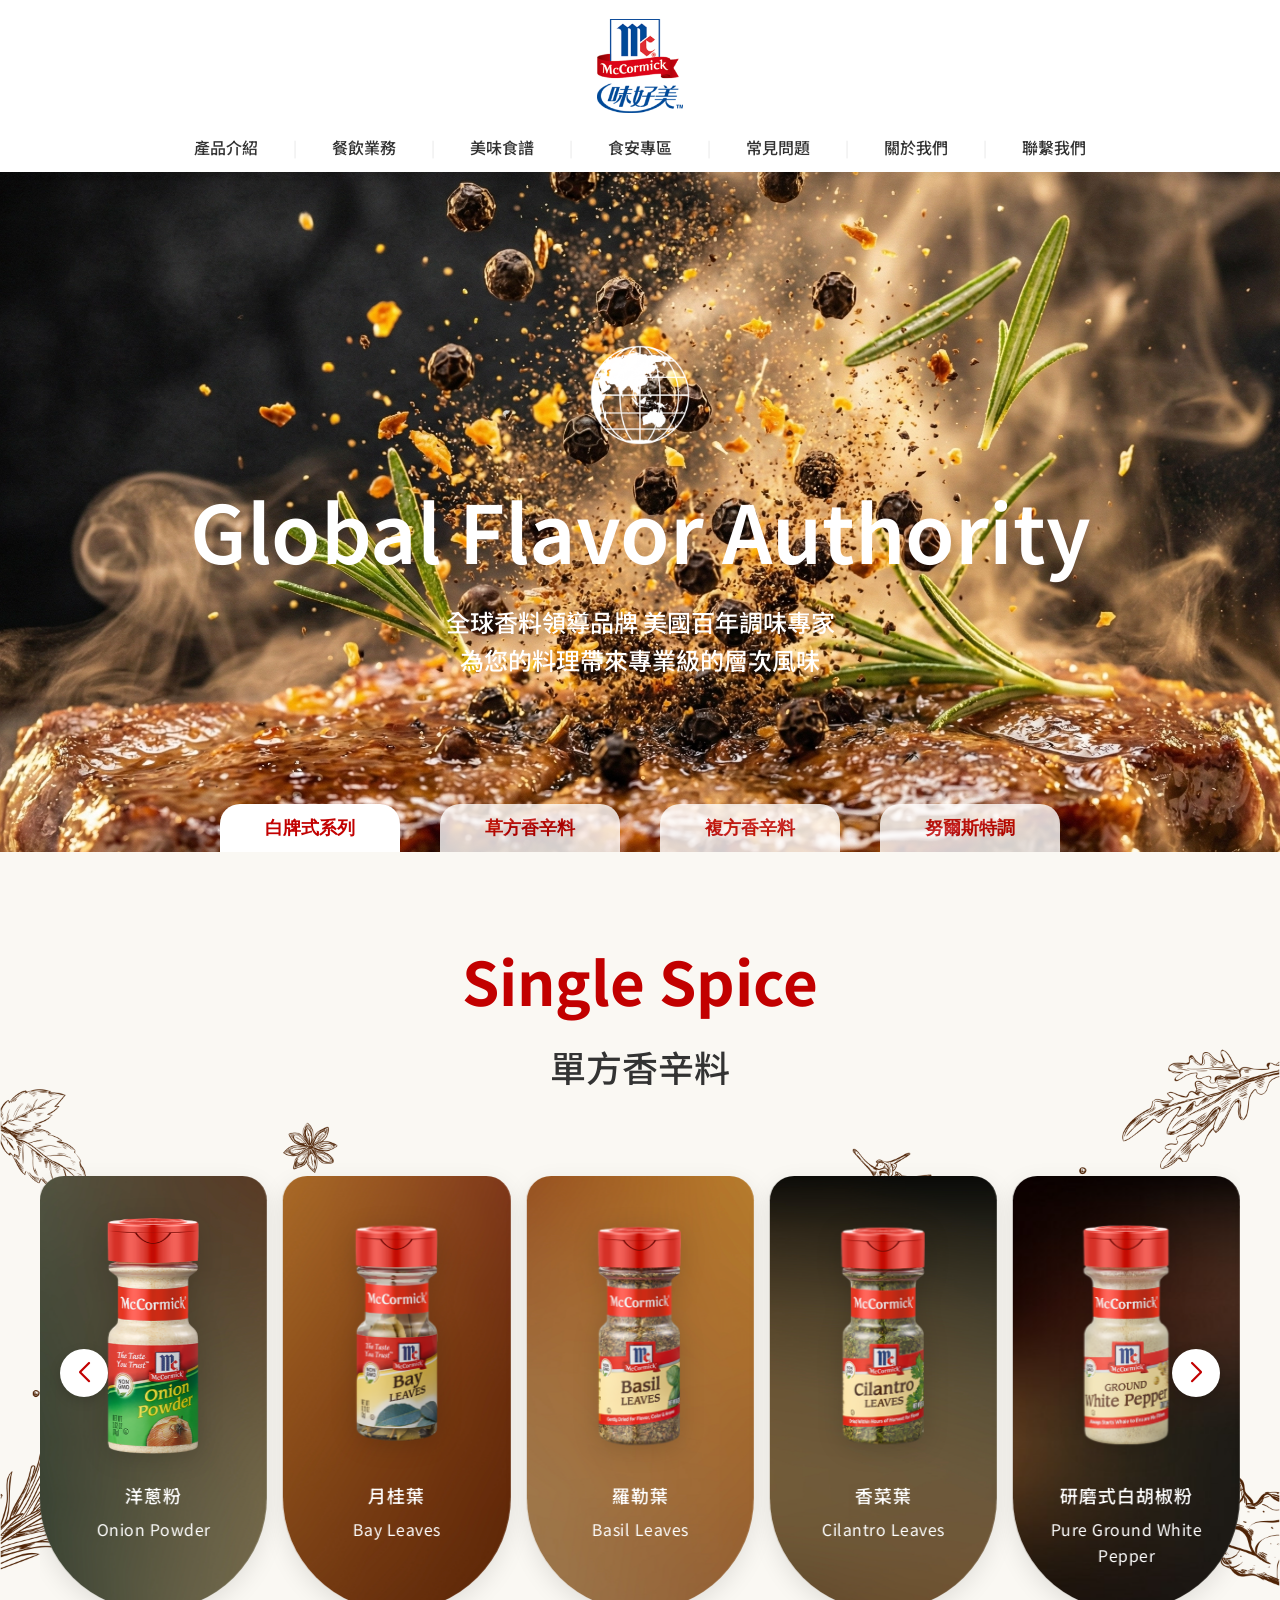
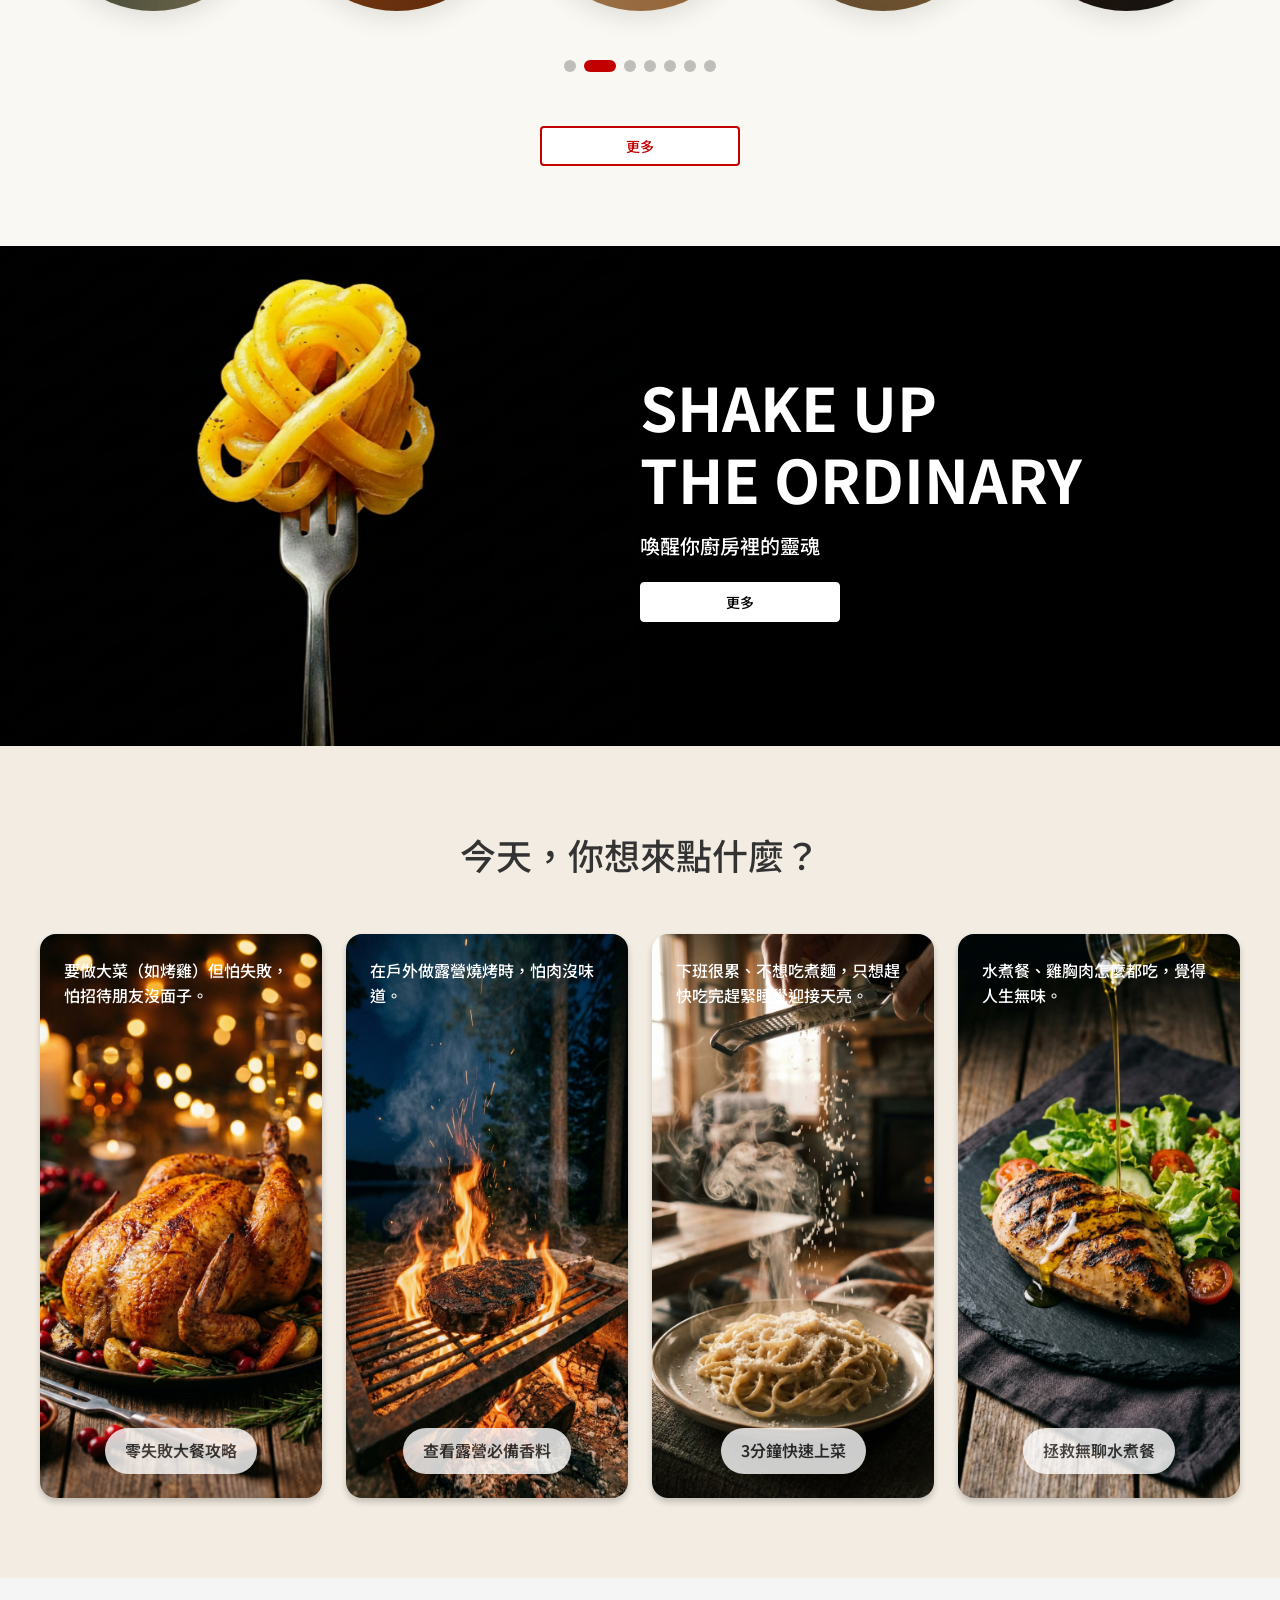
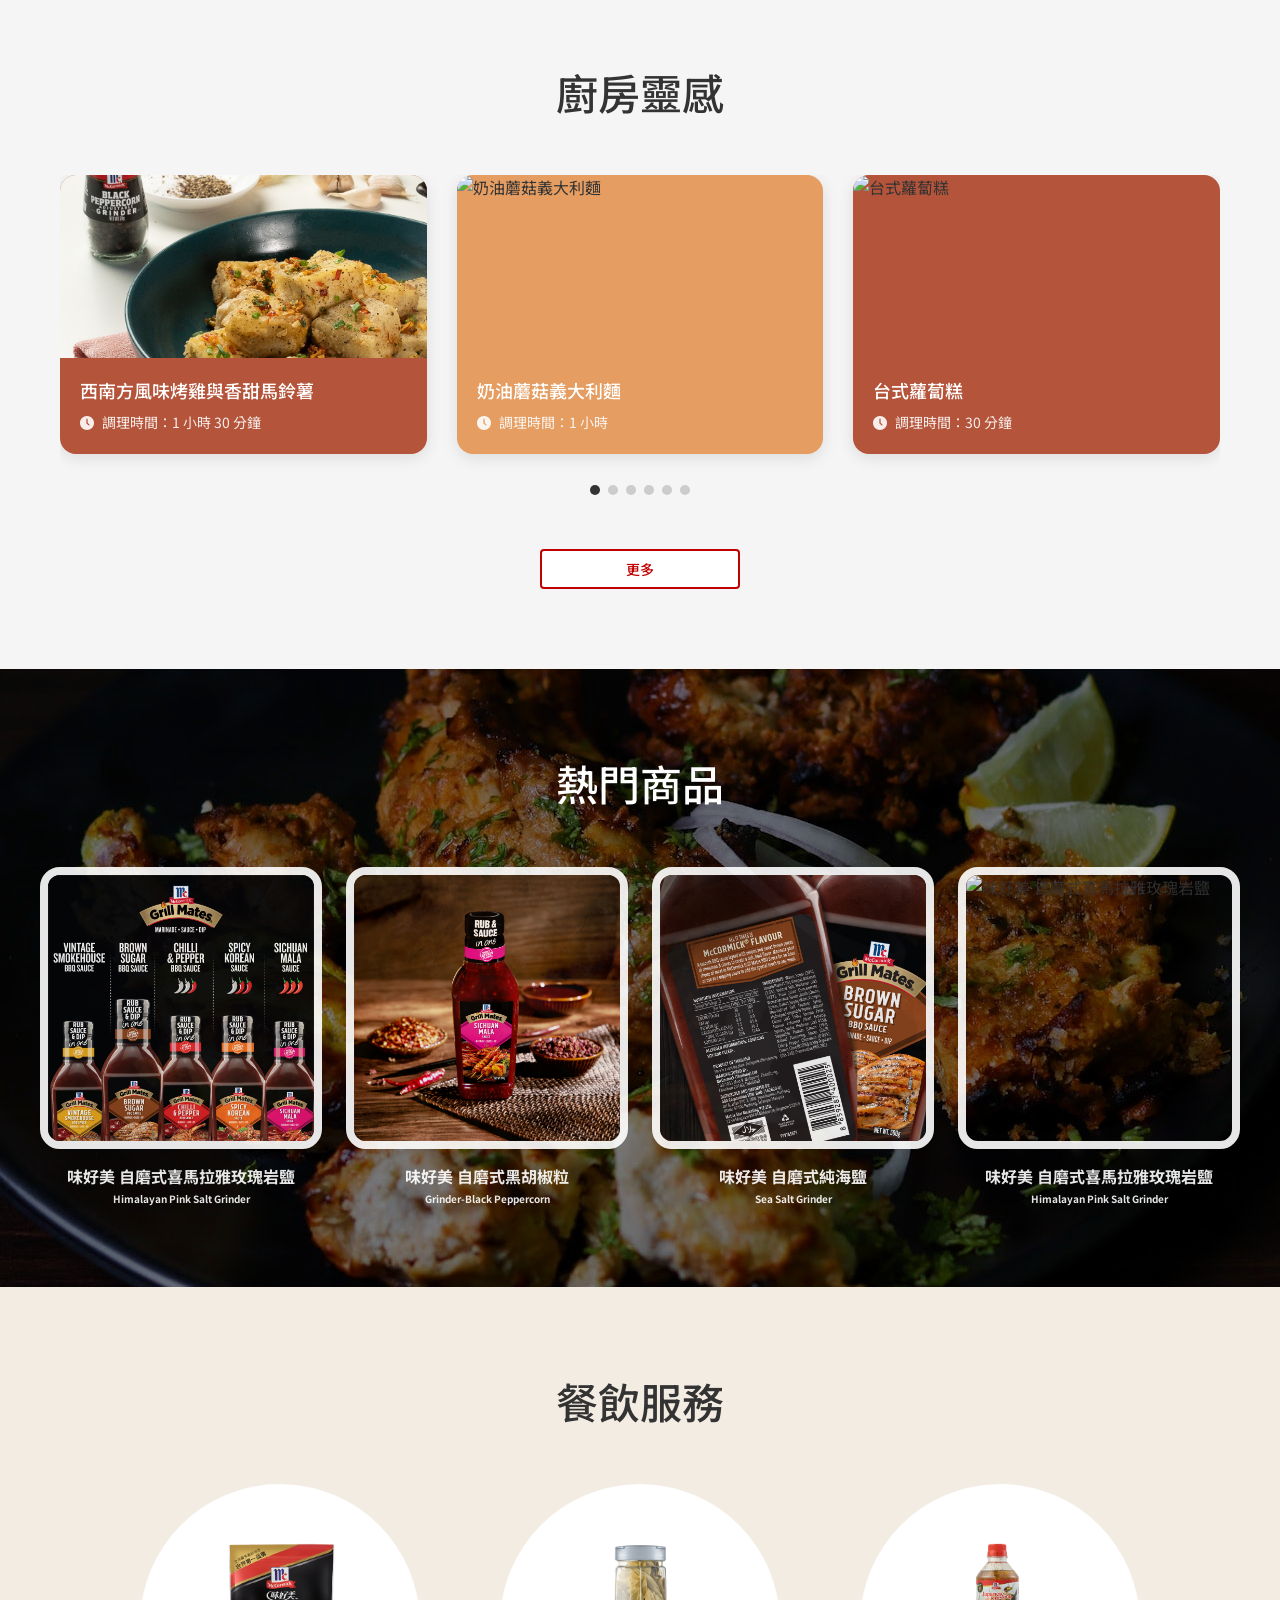
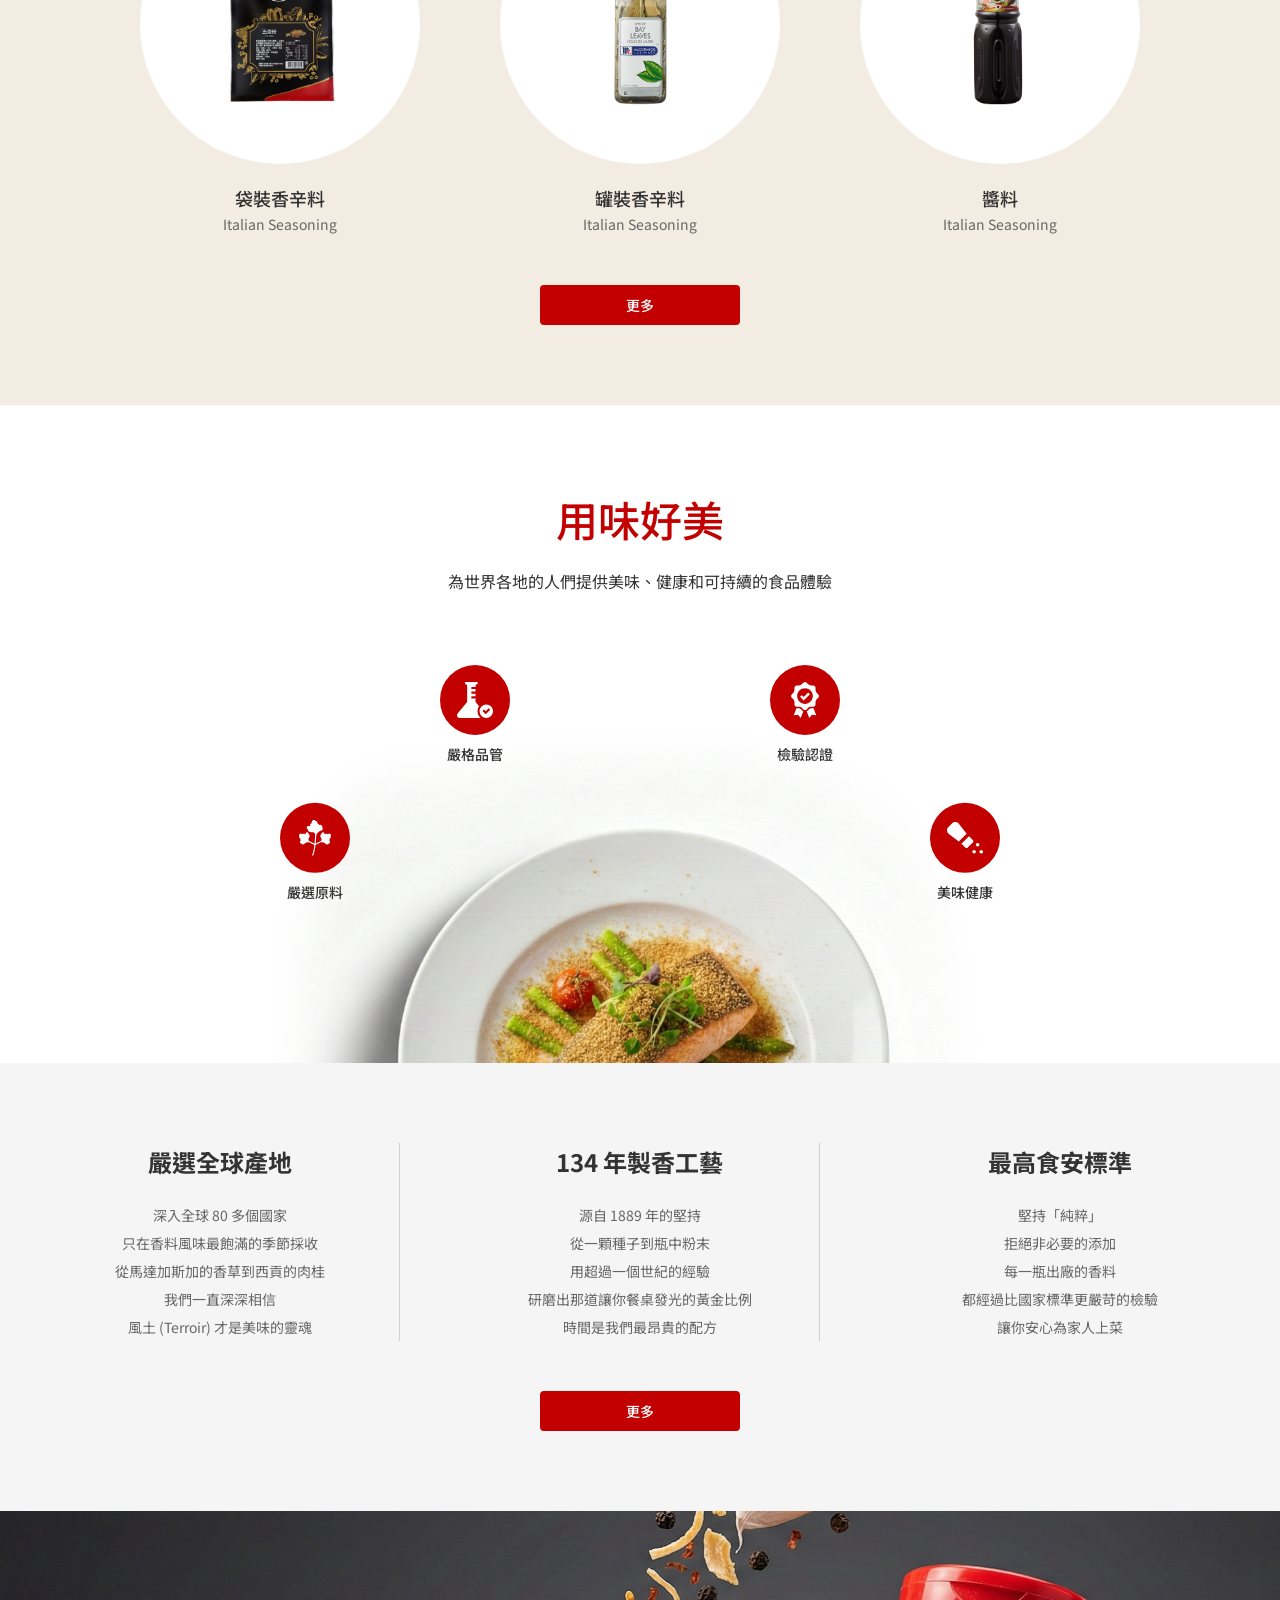
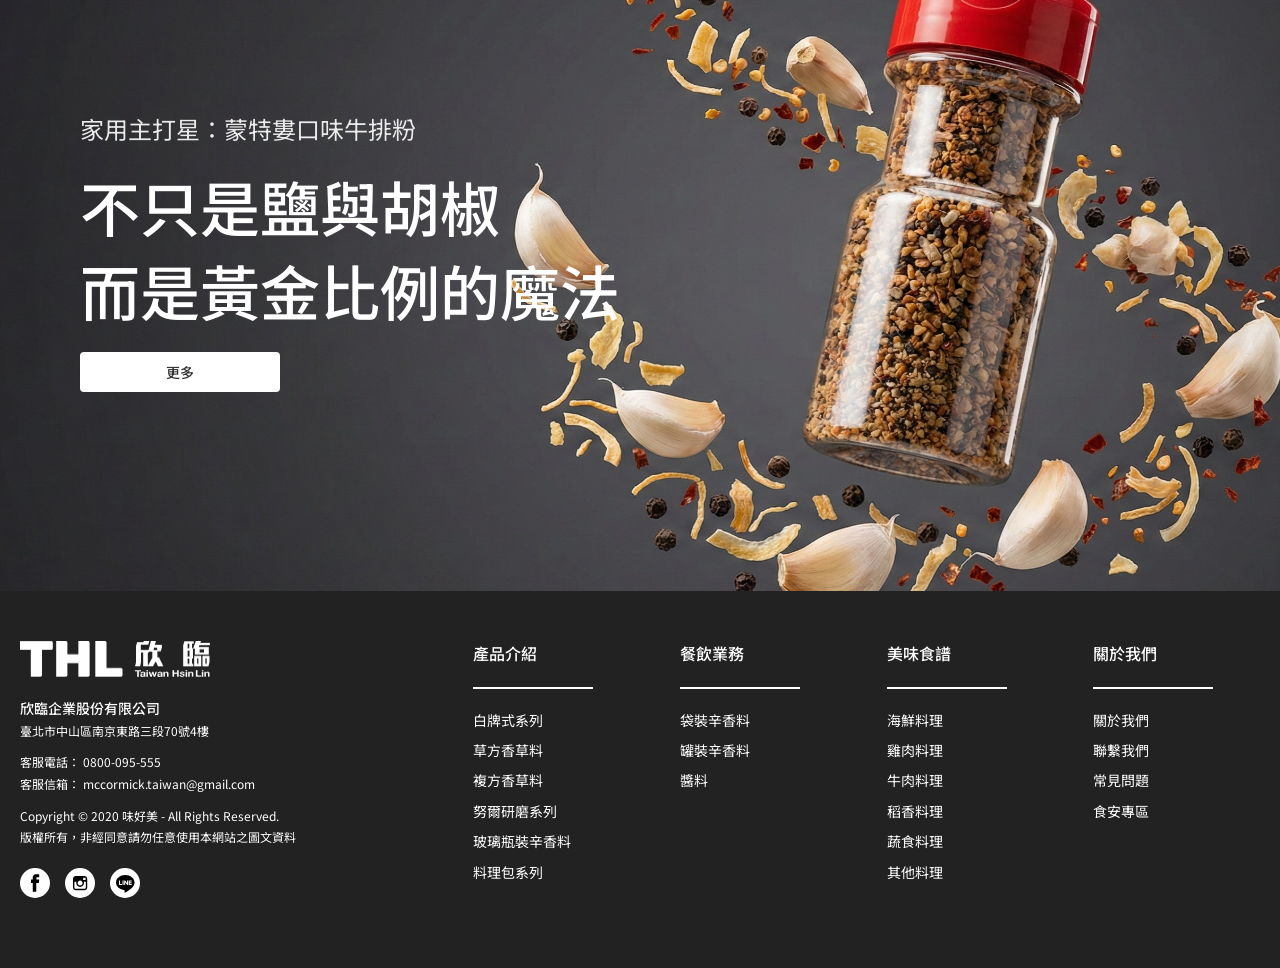
==== commit 913f1f0e: "feat: add home parallax" ====
--- a/html/index.html
+++ b/html/index.html
@@ -46,9 +46,8 @@
 
     <!-- cover2 -->
     <section class="home-cover-2">
-      <div class="home-cover-2__image">
-        <img src="../images/home/cover-3.png" alt="Shake up the ordinary">
-      </div>
+      <img class="home-cover-2__bg" src="../images/home/cover-3.png" alt="" data-parallax="0.3">
+      <div class="home-cover-2__image"></div>
       <div class="home-cover-2__content">
         <h2 class="home-cover-2__title">SHAKE UP<br>THE ORDINARY</h2>
         <p class="home-cover-2__subtitle">喚醒你廚房裡的靈魂</p>
--- a/css/global.css
+++ b/css/global.css
@@ -102,7 +102,7 @@
 
 @media screen and (max-width: 1024px) {
   .main-content {
-    padding-top: 140px;
+    padding-top: 100px;
   }
 }
 
@@ -139,7 +139,8 @@
 /* 背景圖片 (用於視差效果) */
 .hero-banner__bg {
   position: absolute;
-  top: -10%; /* 往上偏移，避免頂部空白 */
+  top: -10%;
+  /* 往上偏移，避免頂部空白 */
   left: 0;
   width: 100%;
   height: 120%;
--- a/css/header.css
+++ b/css/header.css
@@ -121,26 +121,12 @@
    Responsive Design - Tablet (1024px)
    ======================================== */
 @media (max-width: 1024px) {
-  .header__logo img {
-    height: 80px;
-  }
-
-  .header__nav-link {
-    padding: 10px 20px;
-    font-size: 15px;
-  }
-}
-
-/* ========================================
-   Responsive Design - Mobile (768px)
-   ======================================== */
-@media (max-width: 768px) {
   .header__logo-section {
     text-align: start;
   }
 
   .header__logo img {
-    height: 60px;
+    height: 80px;
   }
 
   /* 顯示漢堡選單按鈕 */
@@ -186,6 +172,15 @@
 }
 
 /* ========================================
+   Responsive Design - Mobile (768px)
+   ======================================== */
+@media (max-width: 768px) {
+  .header__logo img {
+    height: 60px;
+  }
+}
+
+/* ========================================
    Responsive Design - Small Mobile (480px)
    ======================================== */
 @media (max-width: 480px) {
--- a/css/home/home.css
+++ b/css/home/home.css
@@ -79,25 +79,26 @@
 .home-cover-2 {
   display: flex;
   align-items: center;
+  position: relative;
+  overflow: hidden;
   background-color: #000000;
   min-height: 500px;
 }
 
+.home-cover-2__bg {
+  position: absolute;
+  top: -10%;
+  left: 0;
+  width: 50%;
+  height: 120%;
+  object-fit: cover;
+  object-position: center 20%;
+  will-change: transform;
+  pointer-events: none;
+}
+
 .home-cover-2__image {
   flex: 1;
-  display: flex;
-  align-items: center;
-  justify-content: center;
-  overflow: hidden;
-}
-
-.home-cover-2__image img {
-  width: 100%;
-  height: 500px;
-  object-fit: cover;
-  object-position: center;
-  transform: scale(1.5);
-  transform-origin: center 20%;
 }
 
 .home-cover-2__content {
@@ -139,10 +140,6 @@
     min-height: 400px;
   }
 
-  .home-cover-2__image img {
-    height: 400px;
-  }
-
   .home-cover-2__content {
     padding: 40px;
   }
@@ -159,11 +156,12 @@
 /* Responsive - Mobile */
 @media (max-width: 768px) {
   .home-cover-2 {
-    position: relative;
     min-height: 400px;
-    background-image: url('../../images/home/cover-3.png');
-    background-size: cover;
-    background-position: center;
+  }
+
+  .home-cover-2__bg {
+    width: 100%;
+    object-position: center;
   }
 
   .home-cover-2__image {
--- a/css/home/products.css
+++ b/css/home/products.css
@@ -163,7 +163,6 @@
 }
 
 .product-card:hover {
-  transform: translateY(-10px);
   box-shadow: 0 16px 40px rgba(0, 0, 0, 0.15);
 }
 
--- a/css/home/recipes.css
+++ b/css/home/recipes.css
@@ -52,16 +52,12 @@
   flex-direction: column;
 }
 
-.recipe-card:nth-child(2n+1) {
+.swiper-slide:nth-child(odd) .recipe-card {
   background-color: #B4543A;
 }
 
-.recipe-card:nth-child(2n+2) {
+.swiper-slide:nth-child(even) .recipe-card {
   background-color: #E59D61;
-}
-
-.recipe-card:nth-child(2n+3) {
-  color: #B46F3A;
 }
 
 .recipe-card:hover {
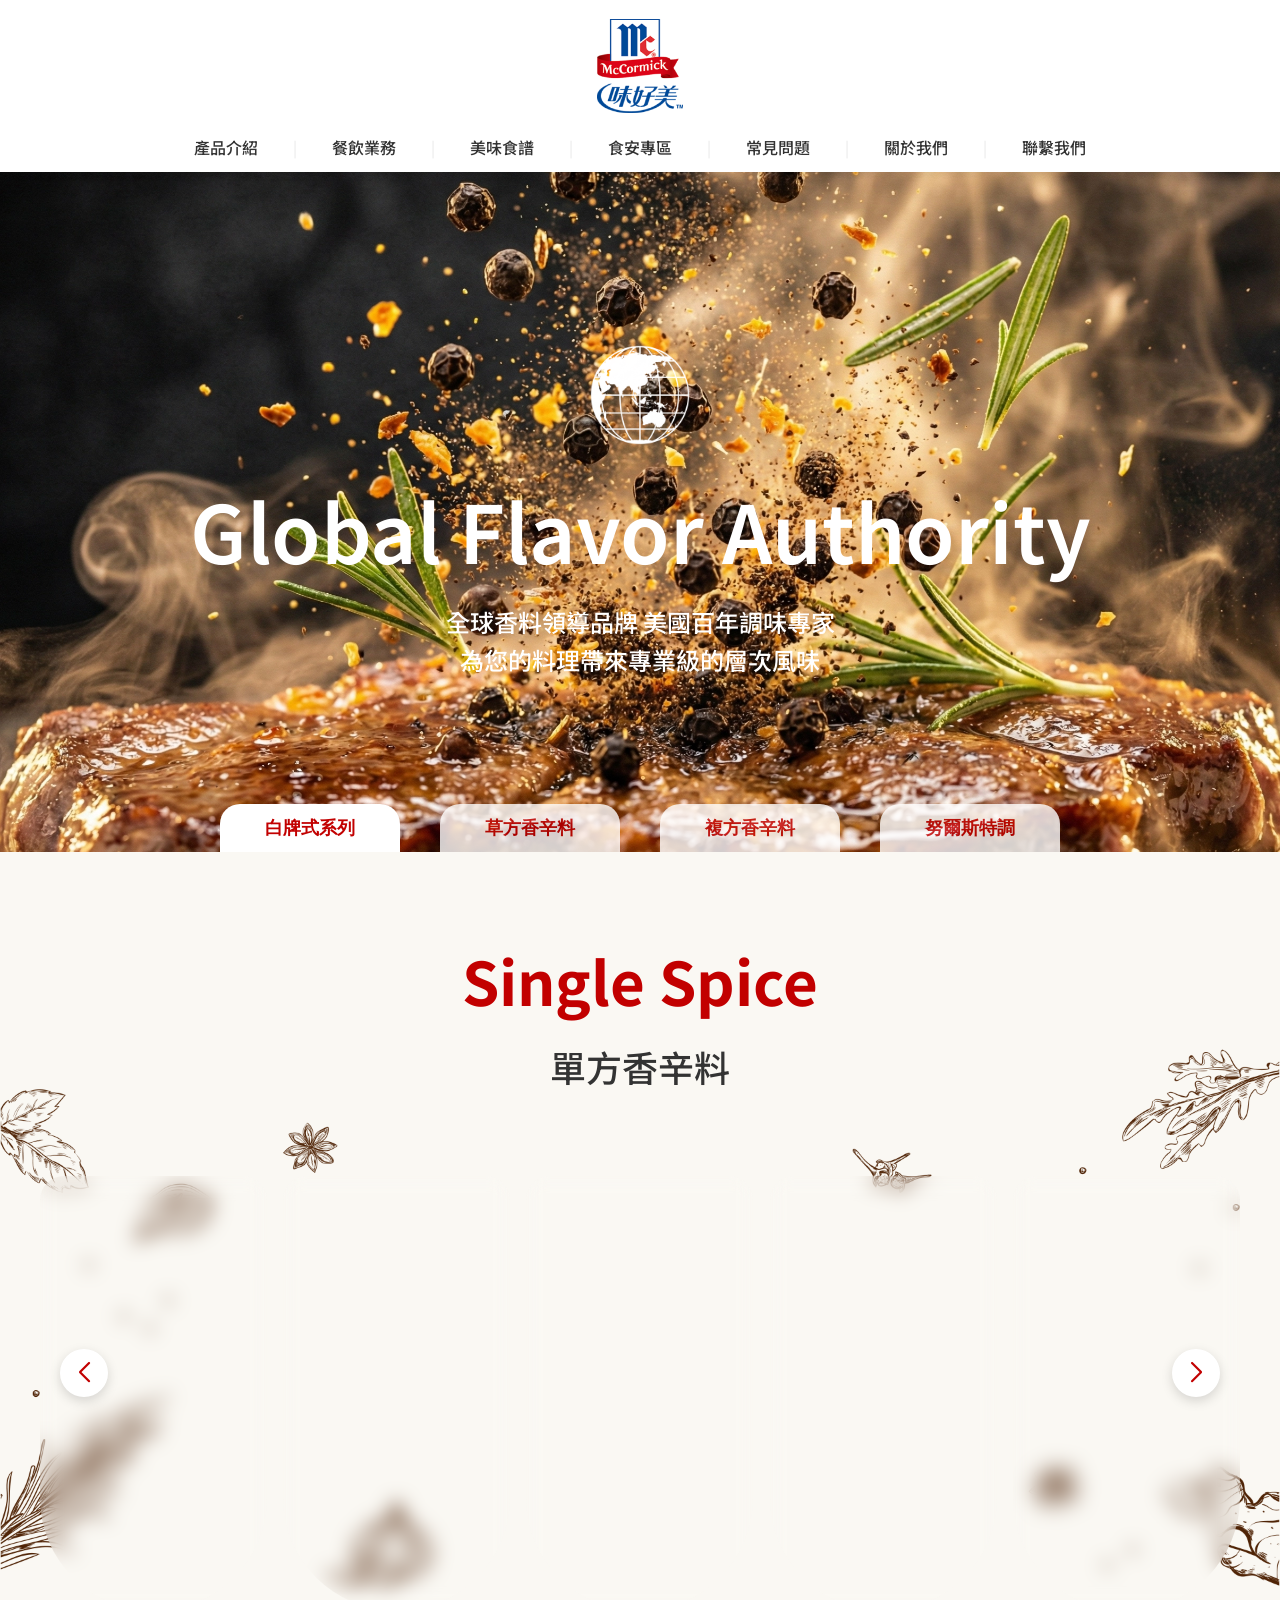
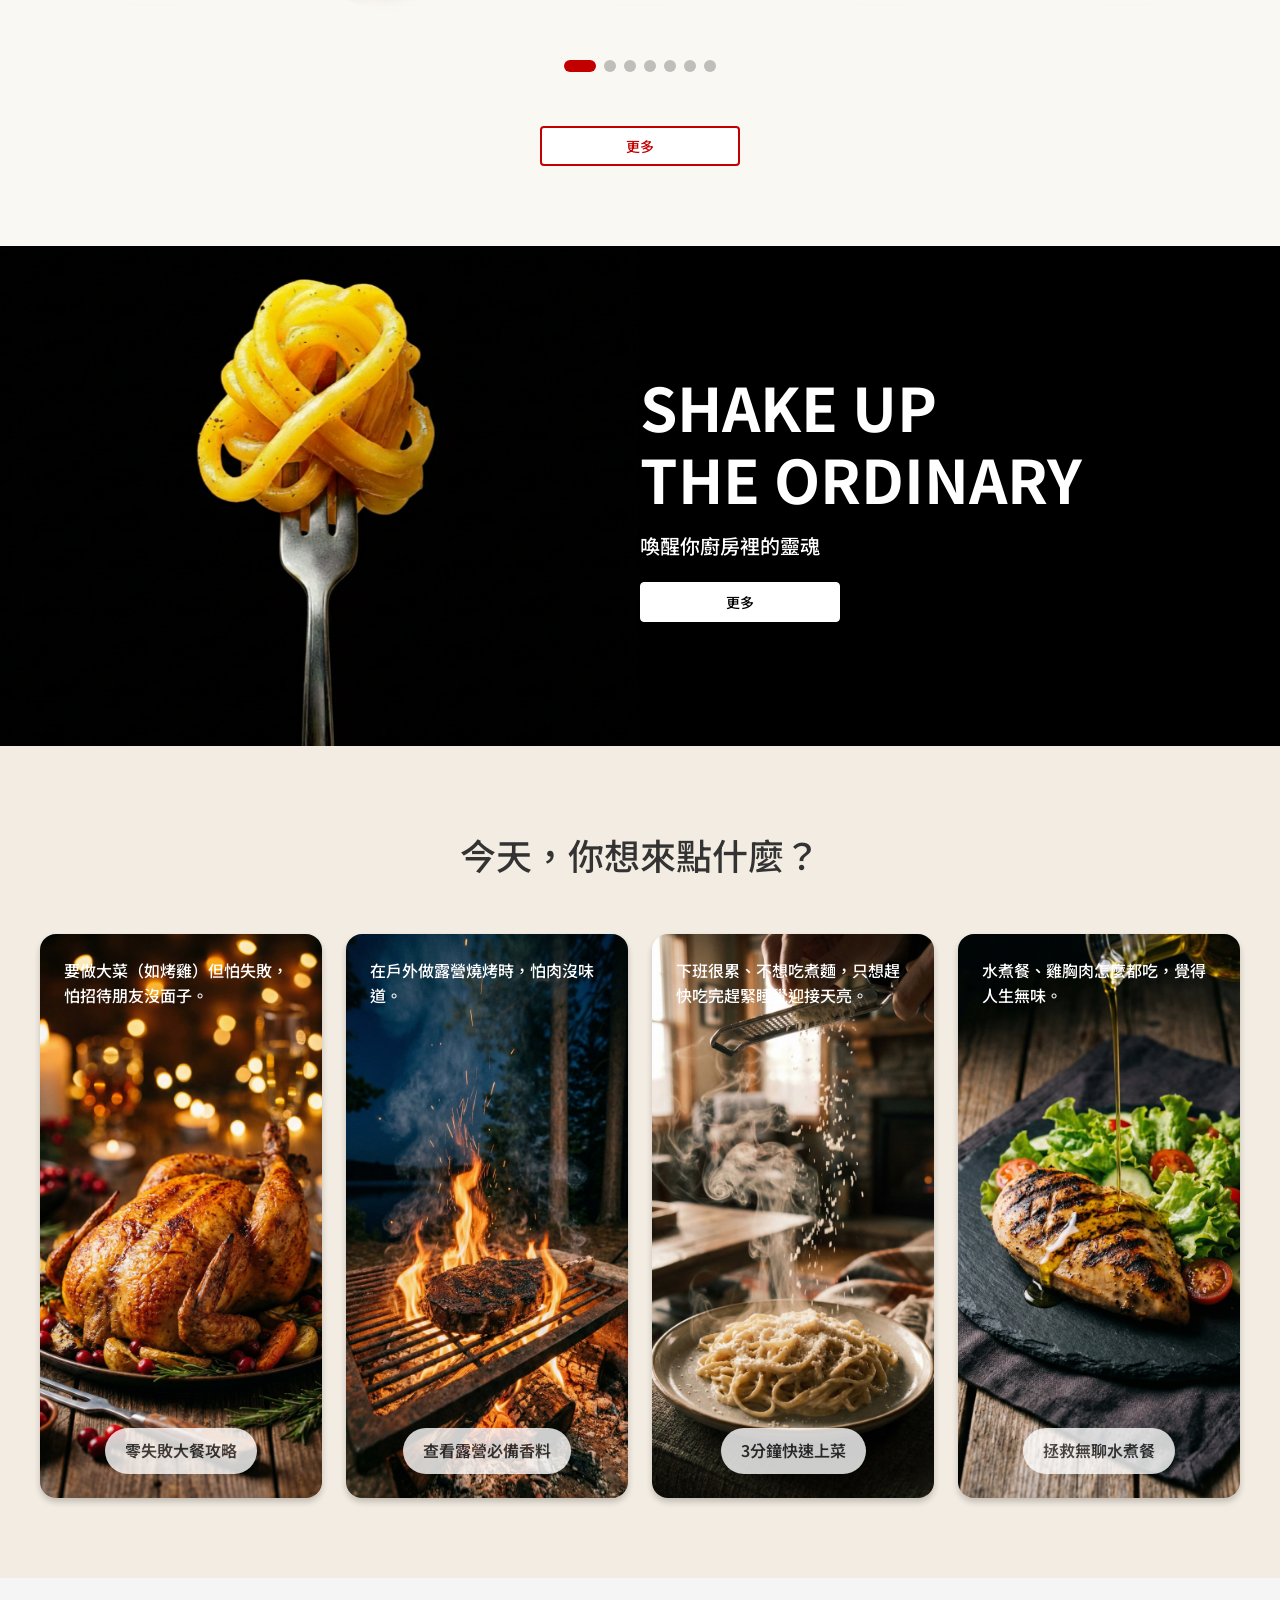
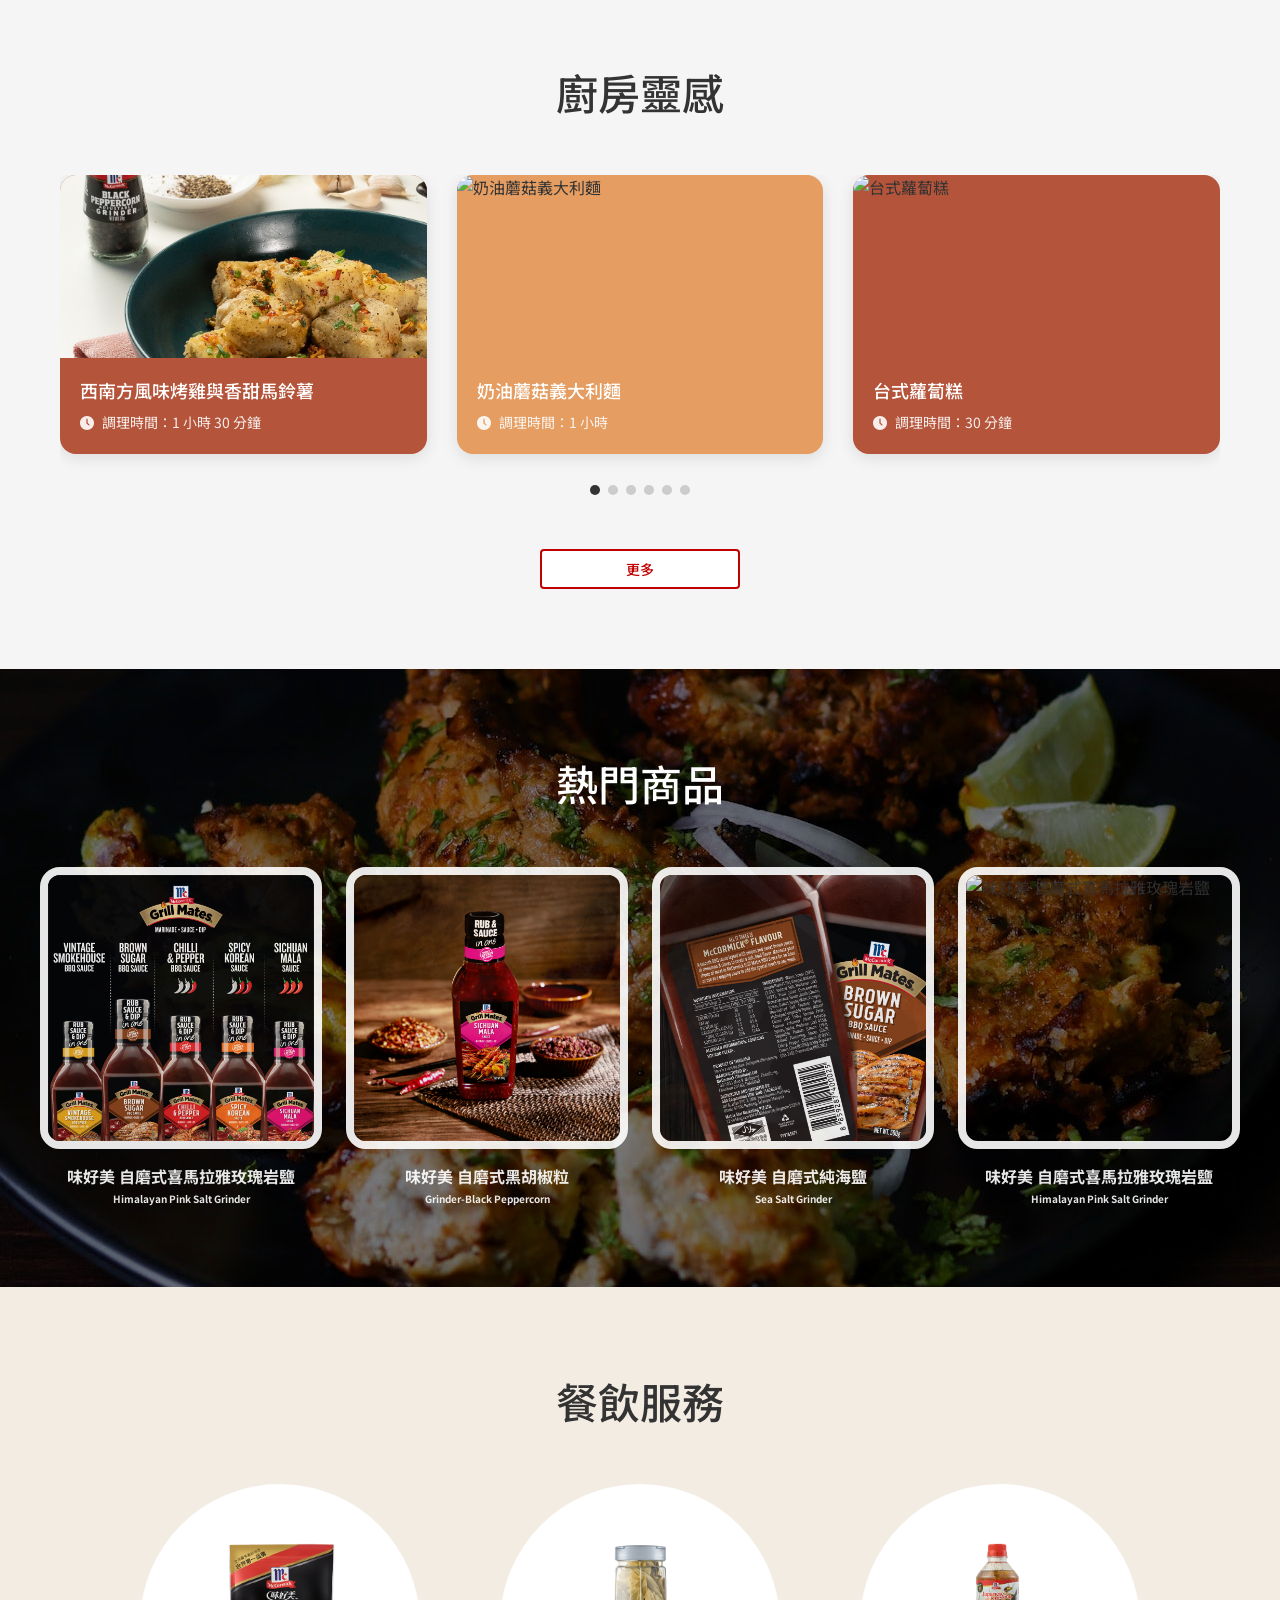
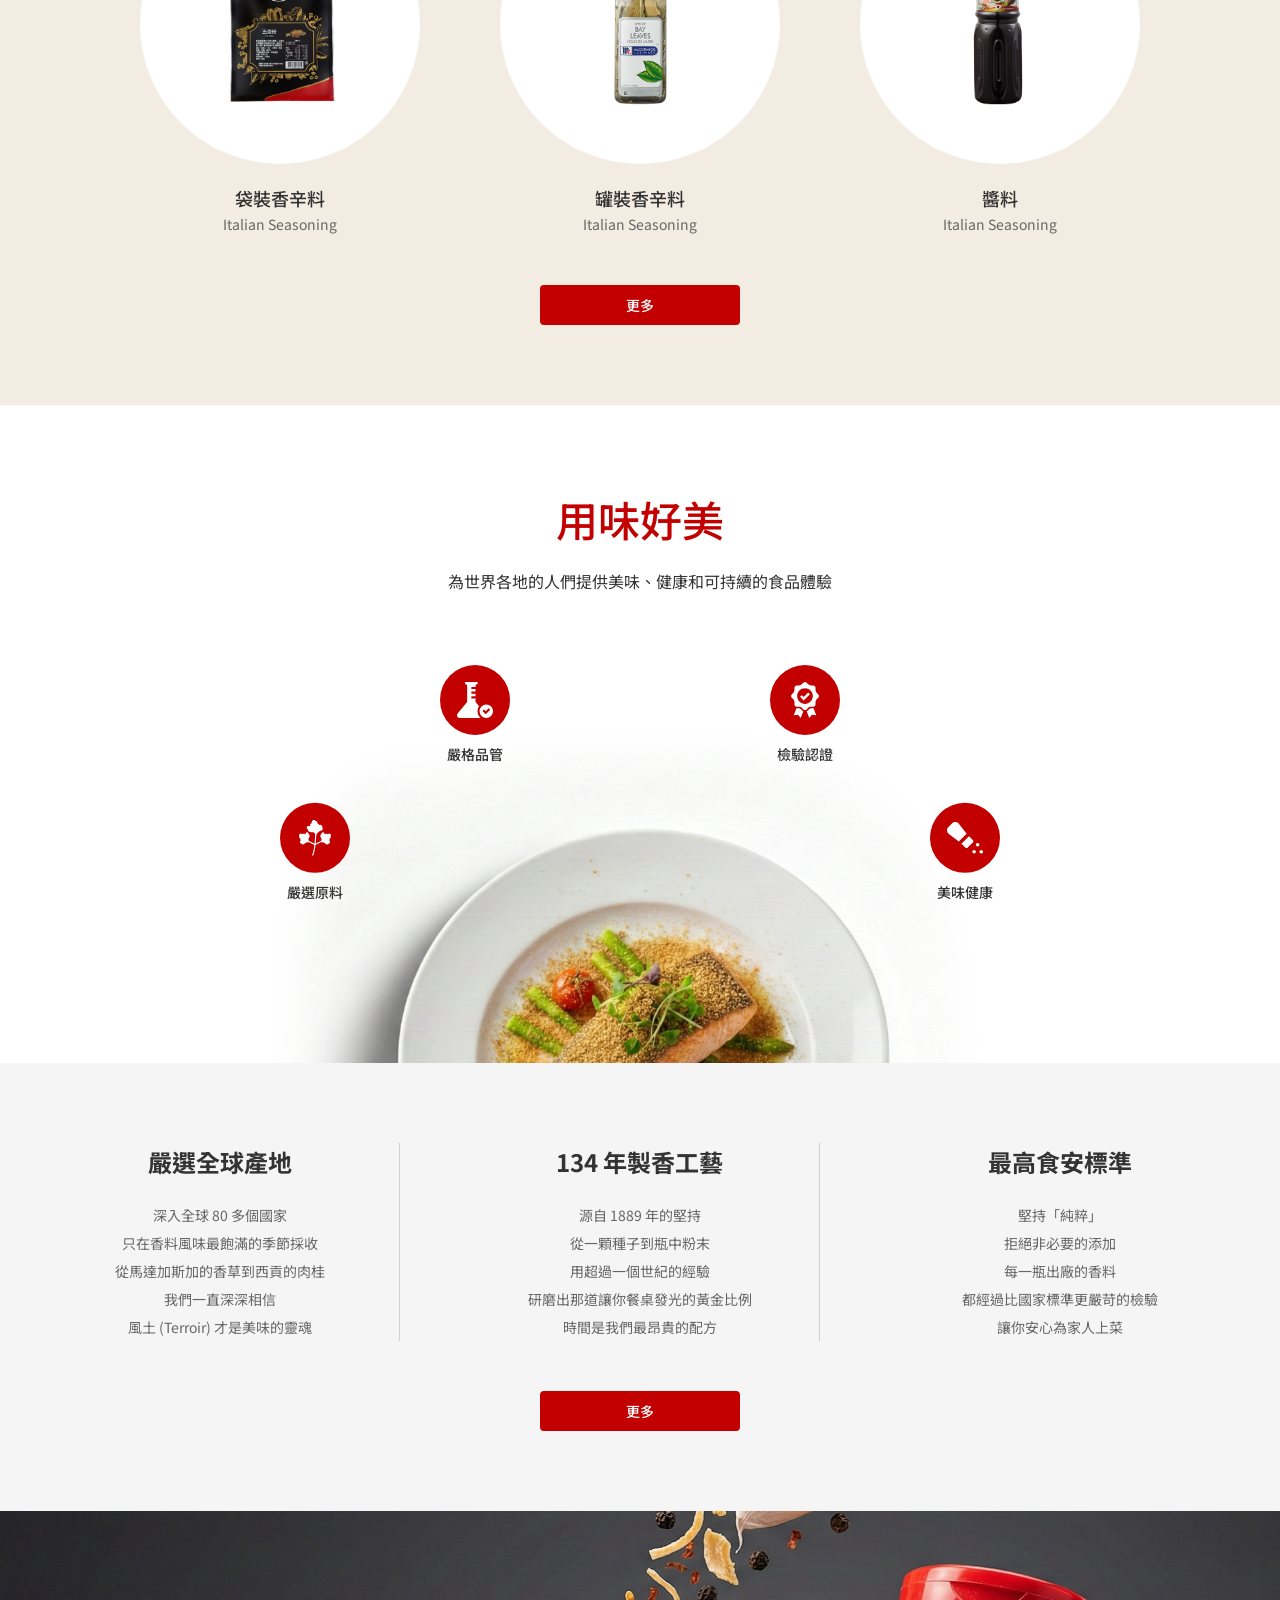
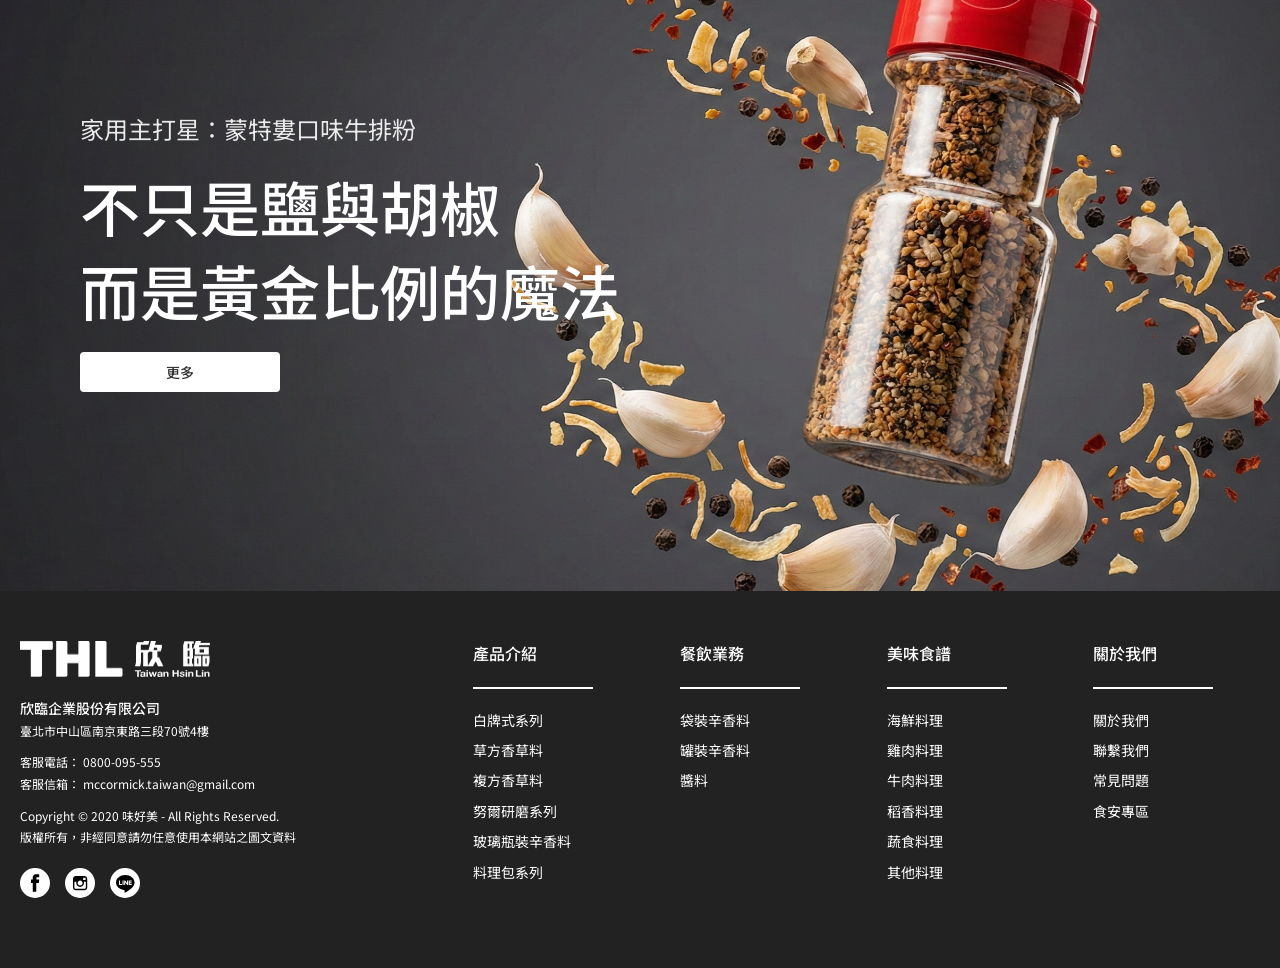
==== commit 7765ba6d: "feat: add favicon logo" ====
--- a/html/index.html
+++ b/html/index.html
@@ -6,6 +6,7 @@
   <meta name="viewport" content="width=device-width, initial-scale=1.0">
   <meta name="description" content="McCormick 味好美官方網站">
   <title>味好美 | 官方網站</title>
+  <link rel="icon" type="image/png" href="../images/logo.png">
 
   <!-- Google Fonts -->
   <link rel="preconnect" href="https://fonts.googleapis.com">
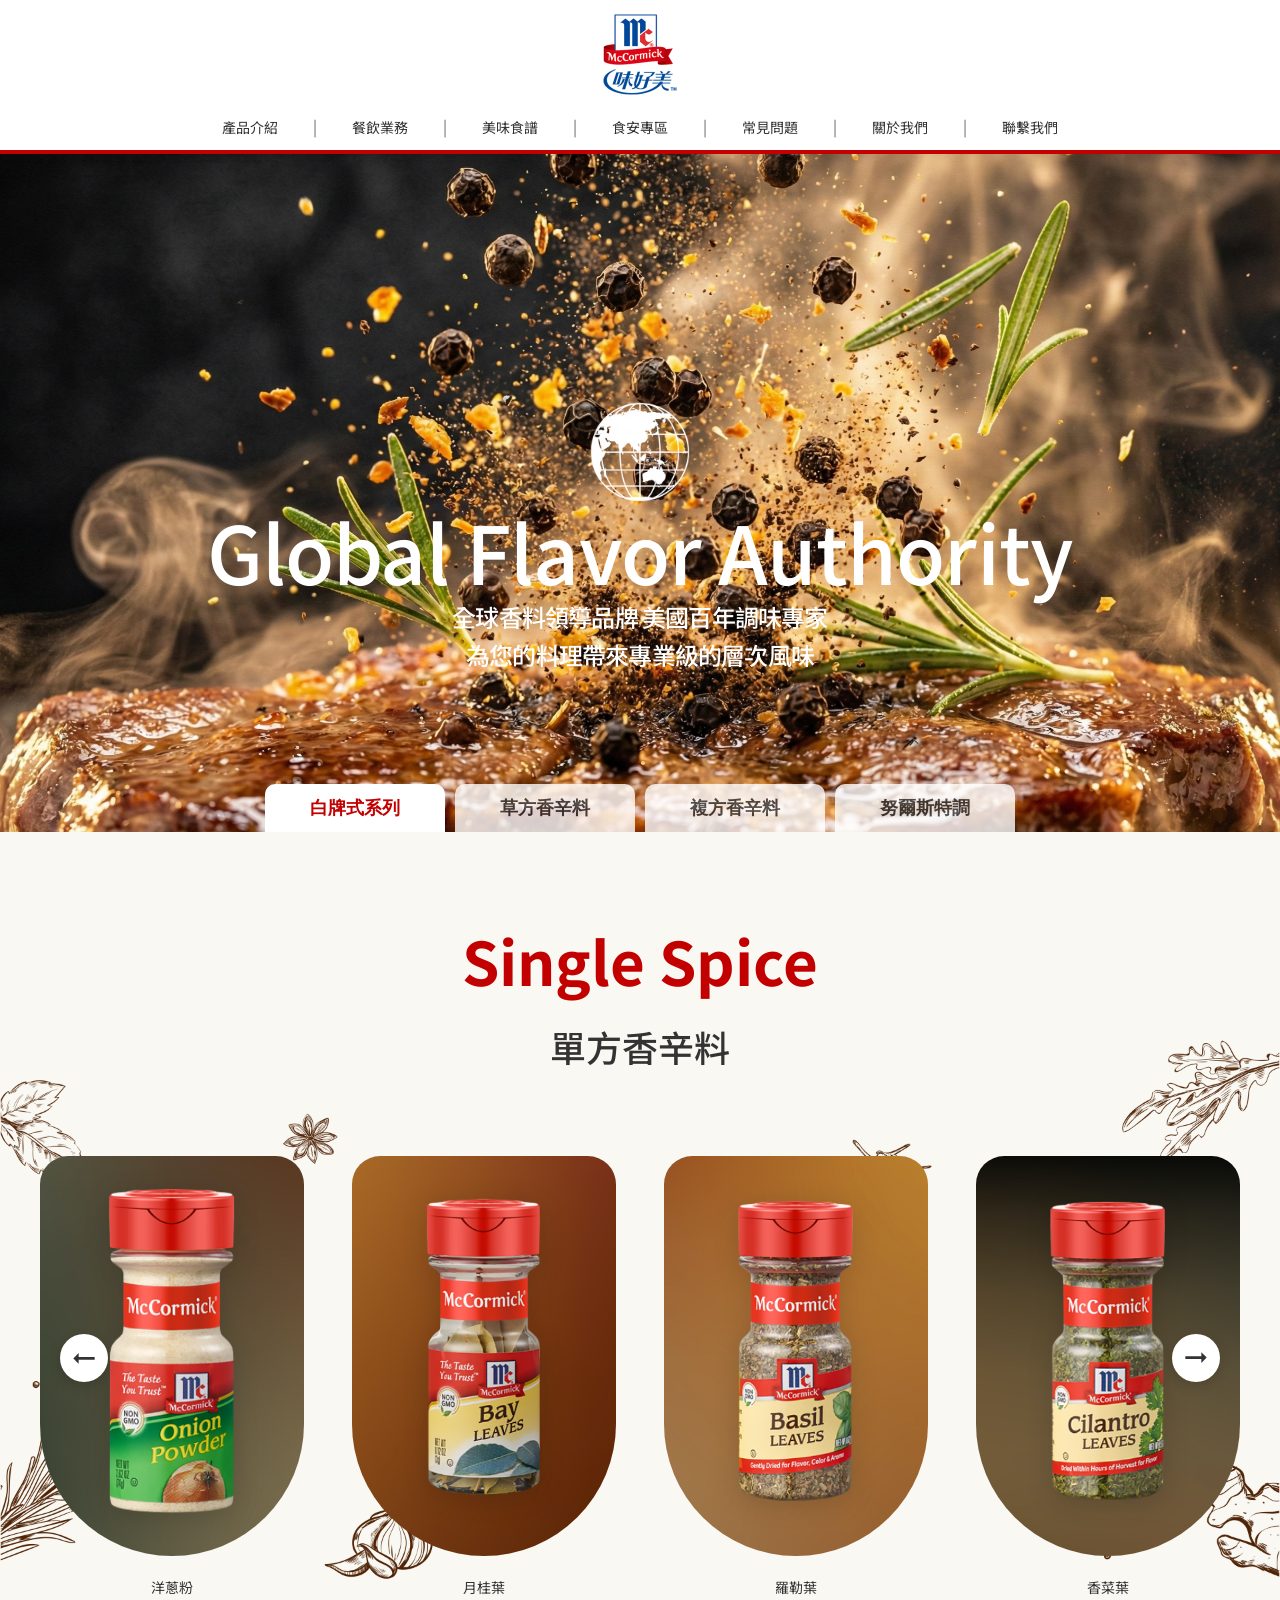
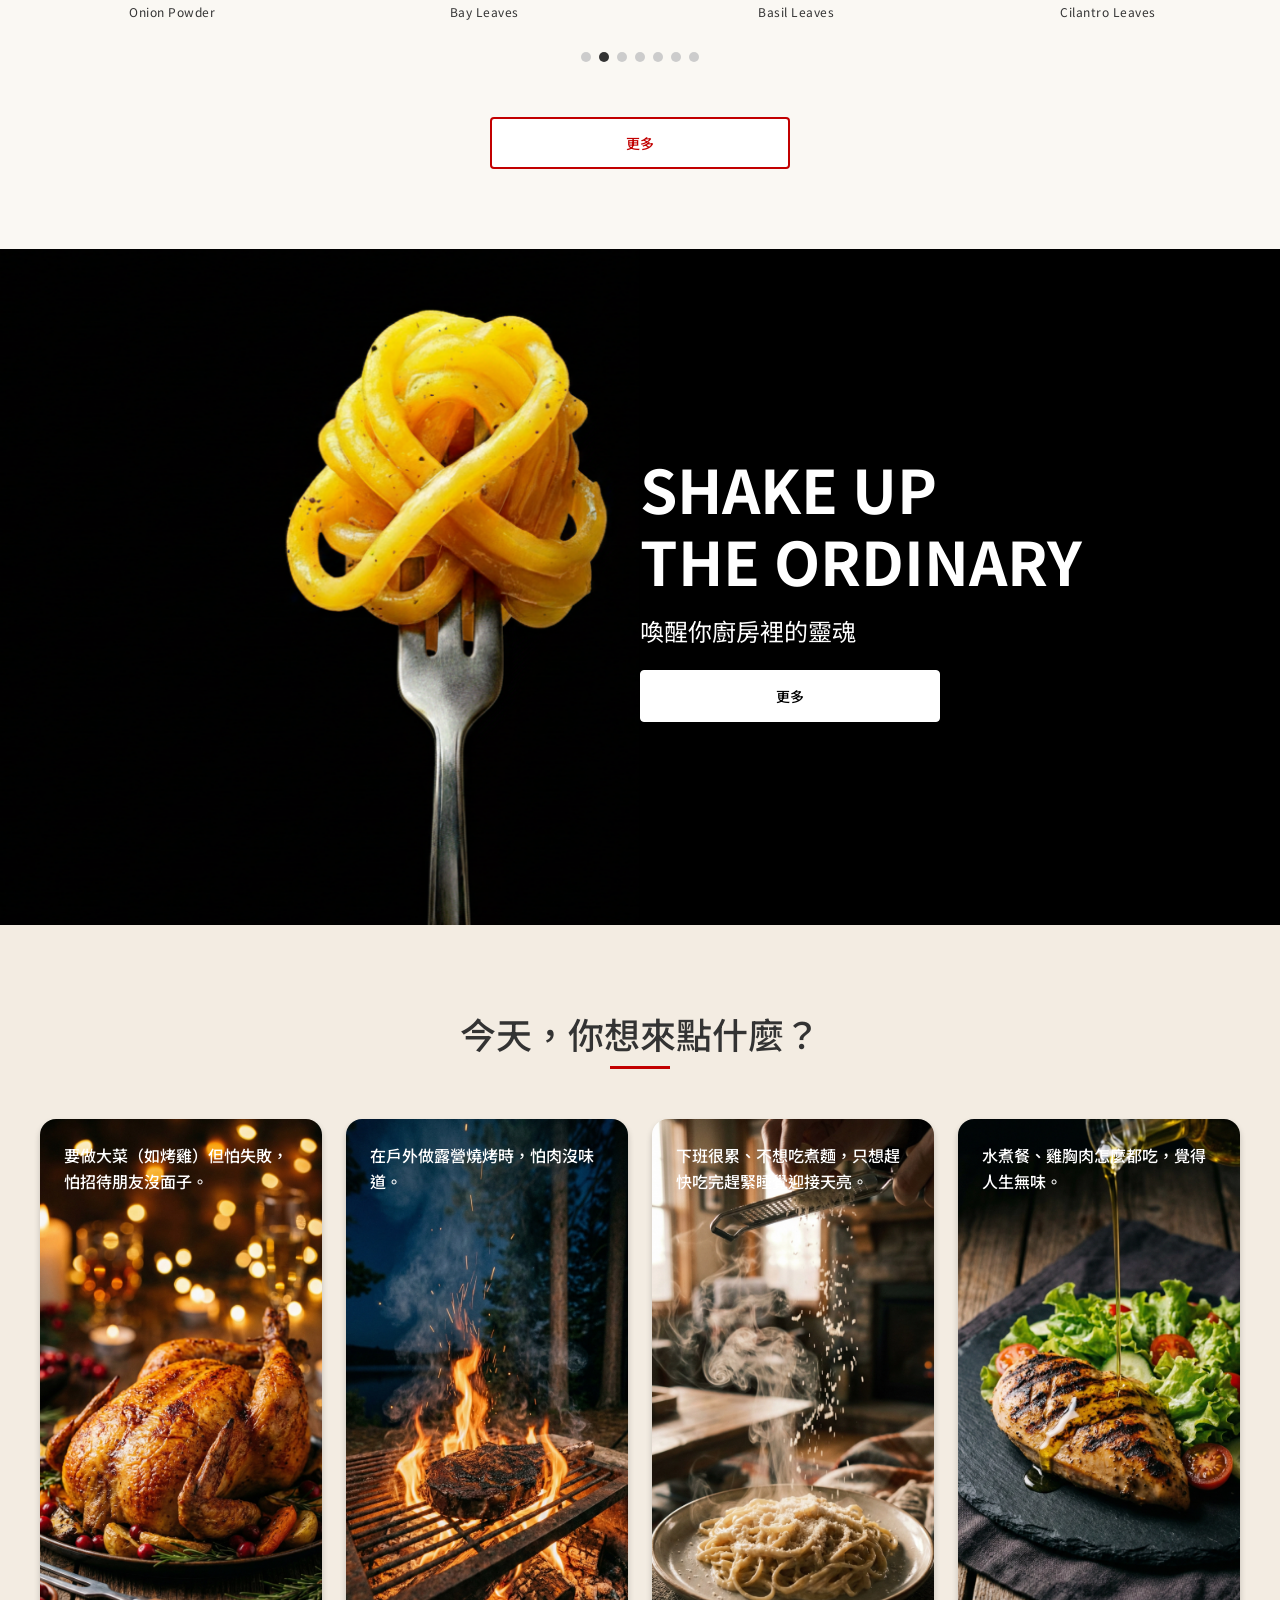
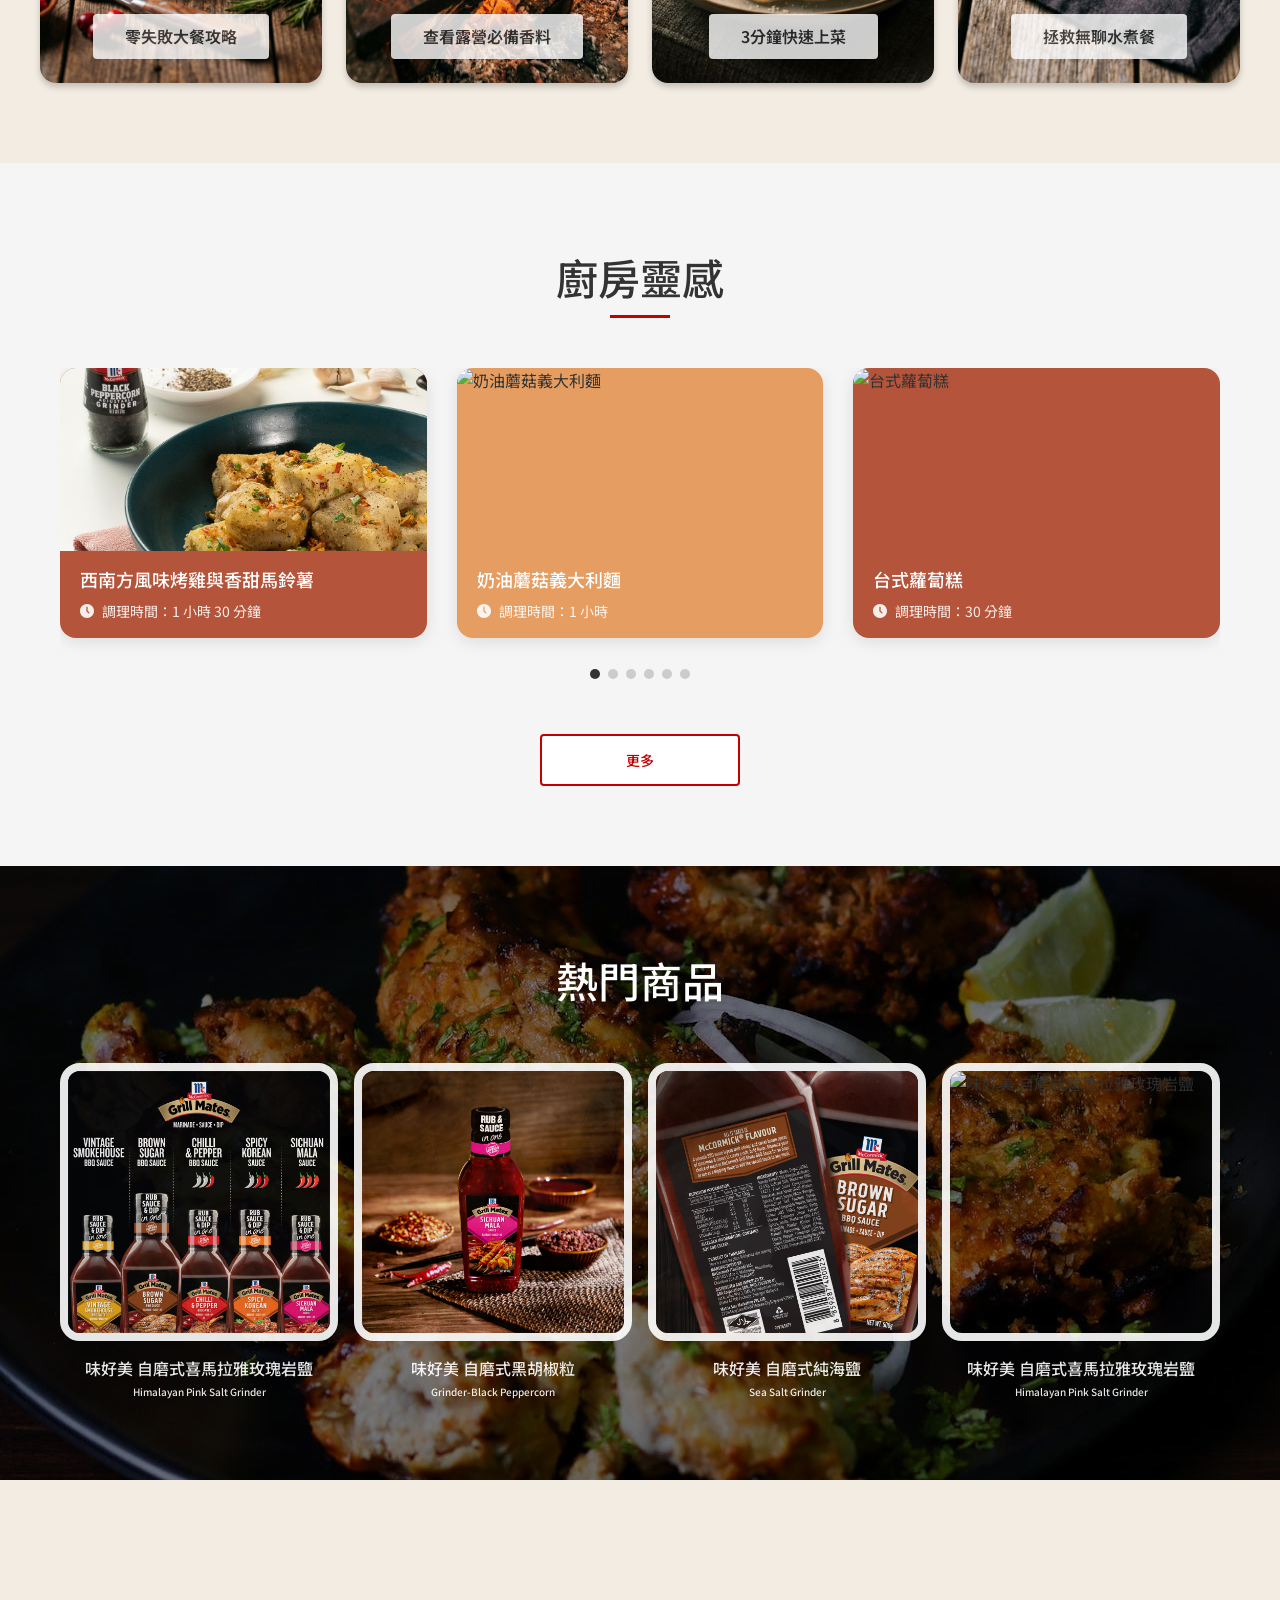
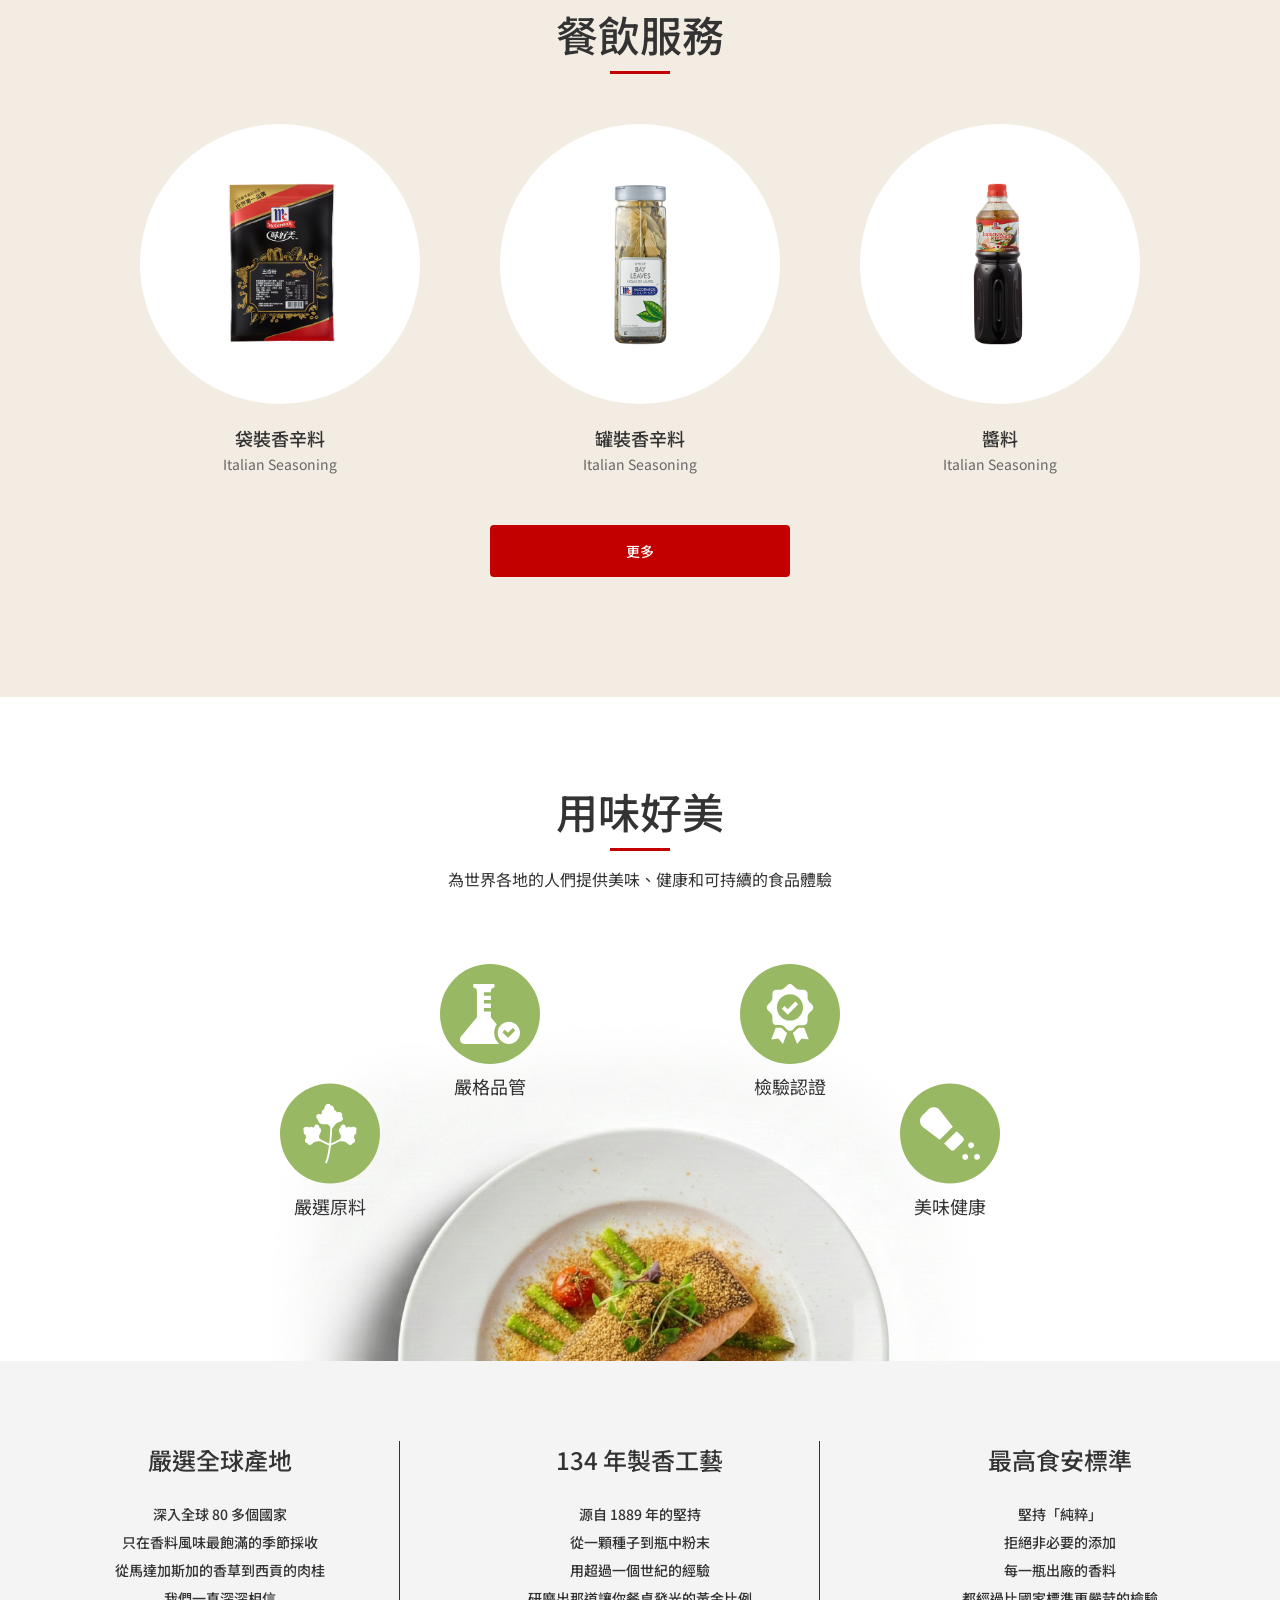
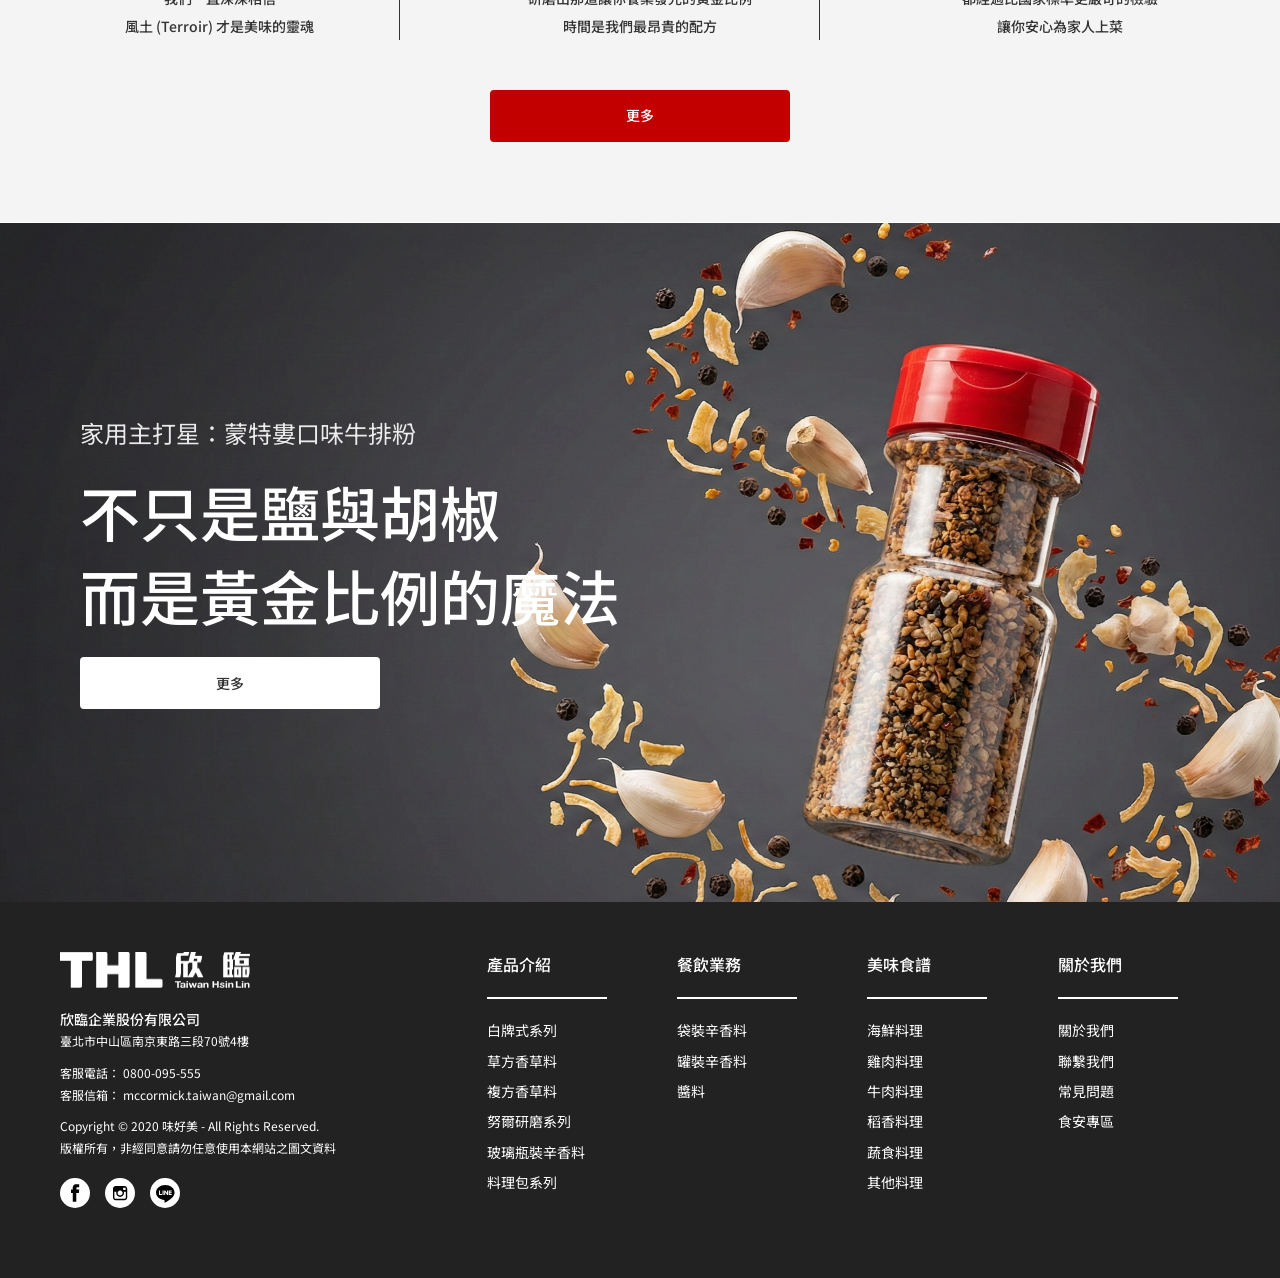
==== commit 1255c615: "fix: update style" ====
--- a/html/index.html
+++ b/html/index.html
@@ -58,7 +58,7 @@
 
     <!-- cover3 -->
     <section class="home-cover-3">
-      <h2 class="home-cover-3__title">今天，你想來點什麼？</h2>
+      <h2 class="page-title home-cover-3__title">今天，你想來點什麼？</h2>
       <!-- 桌面/平板 Grid 版本 -->
       <div class="home-cover-3__grid">
         <!-- 卡片由 JS 動態生成 -->
@@ -69,9 +69,8 @@
           <div class="swiper-wrapper home-cover-3__swiper-content">
             <!-- 卡片由 JS 動態生成 -->
           </div>
-        </div>
-        <div class="home-cover-3__nav-prev"></div>
-        <div class="home-cover-3__nav-next"></div>
+          <div class="swiper-pagination home-cover-3__pagination common-pagination"></div>
+        </div>
       </div>
     </section>
 
@@ -82,25 +81,15 @@
     <section class="home-cover-4">
       <img class="home-cover-4__bg" src="../images/home/cover-4.jpg" alt="" data-parallax="0.3">
       <h2 class="home-cover-4__title">熱門商品</h2>
-      <!-- 桌面/平板 Grid 版本 -->
       <div class="home-cover-4__grid">
         <!-- 卡片由 JS 動態生成 -->
       </div>
-      <!-- 手機 Swiper 版本 -->
-      <div class="home-cover-4__carousel">
-        <div class="swiper home-cover-4-swiper">
-          <div class="swiper-wrapper home-cover-4__swiper-content">
-            <!-- 卡片由 JS 動態生成 -->
-          </div>
-        </div>
-        <div class="home-cover-4__nav-prev"></div>
-        <div class="home-cover-4__nav-next"></div>
-      </div>
     </section>
 
     <!-- cover5 -- 餐飲服務 -->
     <section class="home-cover-5">
-      <h2 class="home-cover-5__title">餐飲服務</h2>
+      <h2 class="page-title home-cover-5__title">餐飲服務</h2>
+      <!-- 桌面版 Grid -->
       <div class="home-cover-5__grid">
         <div class="home-cover-5__card">
           <div class="home-cover-5__card-image">
@@ -124,12 +113,41 @@
           <p class="home-cover-5__card-name-en">Italian Seasoning</p>
         </div>
       </div>
+      <!-- 手機版 Swiper -->
+      <div class="home-cover-5__carousel">
+        <div class="swiper home-cover-5-swiper">
+          <div class="swiper-wrapper">
+            <div class="swiper-slide home-cover-5__card">
+              <div class="home-cover-5__card-image">
+                <img src="../images/home/service-1.png" alt="袋裝香辛料">
+              </div>
+              <p class="home-cover-5__card-name">袋裝香辛料</p>
+              <p class="home-cover-5__card-name-en">Italian Seasoning</p>
+            </div>
+            <div class="swiper-slide home-cover-5__card">
+              <div class="home-cover-5__card-image">
+                <img src="../images/home/service-2.png" alt="罐裝香辛料">
+              </div>
+              <p class="home-cover-5__card-name">罐裝香辛料</p>
+              <p class="home-cover-5__card-name-en">Italian Seasoning</p>
+            </div>
+            <div class="swiper-slide home-cover-5__card">
+              <div class="home-cover-5__card-image">
+                <img src="../images/home/service-3.png" alt="醬料">
+              </div>
+              <p class="home-cover-5__card-name">醬料</p>
+              <p class="home-cover-5__card-name-en">Italian Seasoning</p>
+            </div>
+          </div>
+          <div class="swiper-pagination home-cover-5__pagination common-pagination"></div>
+        </div>
+      </div>
       <a href="#" class="btn home-cover-5__btn">更多</a>
     </section>
 
     <!-- cover6 -- 用味好美 -->
     <section class="home-cover-6">
-      <h2 class="home-cover-6__title">用味好美</h2>
+      <h2 class="page-title home-cover-6__title">用味好美</h2>
       <p class="home-cover-6__subtitle">為世界各地的人們提供美味、健康和可持續的食品體驗</p>
       <div class="home-cover-6__content">
         <div class="home-cover-6__plate">
--- a/css/global.css
+++ b/css/global.css
@@ -64,7 +64,7 @@
   flex: 1;
   width: 100%;
   margin: 0 auto;
-  padding-top: 172px;
+  padding-top: 152px;
 }
 
 .page-title {
@@ -78,7 +78,7 @@
 .page-title::after {
   content: '';
   display: block;
-  margin: 0 auto;
+  margin: 4px auto 0;
   width: 60px;
   height: 3px;
   background-color: var(--secondary-color);
@@ -87,7 +87,7 @@
 .btn {
   display: block;
   width: 200px;
-  height: 40px;
+  height: 52px;
   display: flex;
   align-items: center;
   justify-content: center;
@@ -100,15 +100,36 @@
   transition: var(--transition);
 }
 
+/* ========================================
+   Common Swiper Pagination
+   ======================================== */
+.common-pagination {
+  position: relative;
+  margin-top: 30px;
+}
+
+.common-pagination .swiper-pagination-bullet {
+  width: 10px;
+  height: 10px;
+  background: #ccc;
+  opacity: 1;
+  transition: all 0.3s ease;
+}
+
+.common-pagination .swiper-pagination-bullet-active {
+  background: #333;
+  width: 10px;
+}
+
 @media screen and (max-width: 1024px) {
   .main-content {
-    padding-top: 100px;
+    padding-top: 92px;
   }
 }
 
 @media screen and (max-width: 768px) {
   .main-content {
-    padding-top: 80px;
+    padding-top: 70px;
   }
 }
 
--- a/css/header.css
+++ b/css/header.css
@@ -9,16 +9,16 @@
 }
 
 .header__container {
-  max-width: 1400px;
   margin: 0 auto;
   padding: 0 20px;
+  border-bottom: 4px solid var(--secondary-color);
 }
 
 /* ========================================
    Logo Section
    ======================================== */
 .header__logo-section {
-  padding-top: 16px;
+  padding-top: 12px;
   text-align: center;
   position: relative;
 }
@@ -33,8 +33,8 @@
 }
 
 .header__logo img {
-  height: 100px;
-  width: auto;
+  width: 100px;
+  height: auto;
 }
 
 /* ========================================
@@ -55,46 +55,21 @@
 .header__nav-link {
   display: block;
   padding: 12px 25px;
-  font-size: 16px;
-  font-weight: 500;
+  font-size: 14px;
   color: var(--text-dark);
   position: relative;
   transition: var(--transition);
 }
 
-/* Hover 底線動畫效果 */
-.header__nav-link::after {
-  content: '';
-  position: absolute;
-  bottom: 8px;
-  left: 50%;
-  width: 0;
-  height: 2px;
-  background: var(--secondary-color);
-  transition: all 0.3s ease;
-  transform: translateX(-50%);
-}
-
-.header__nav-link:hover {
-  color: var(--primary-color);
-}
-
-.header__nav-link:hover::after {
-  width: 60%;
-}
-
 /* Active 狀態 */
 .header__nav-link.active {
-  color: var(--primary-color);
-}
-
-.header__nav-link.active::after {
-  width: 60%;
+  color: var(--secondary-color);
+  font-weight: 700;
 }
 
 /* Navigation Separator */
 .header__nav-separator {
-  color: var(--border-color);
+  color: #333;
   font-weight: 300;
   user-select: none;
 }
@@ -106,15 +81,50 @@
   display: none;
   background: none;
   border: none;
-  font-size: 28px;
   cursor: pointer;
-  padding: 10px;
-  color: var(--text-dark);
   position: absolute;
   right: 0;
   top: 50%;
   transform: translateY(-50%);
   z-index: 1001;
+  width: 24px;
+  height: 24px;
+  padding: 0;
+}
+
+/* Toggle icons using mask-image */
+.header__toggle-menu,
+.header__toggle-close {
+  display: block;
+  width: 100%;
+  height: 100%;
+  background-color: var(--text-dark);
+  -webkit-mask-repeat: no-repeat;
+  mask-repeat: no-repeat;
+  -webkit-mask-position: center;
+  mask-position: center;
+  -webkit-mask-size: contain;
+  mask-size: contain;
+}
+
+.header__toggle-menu {
+  -webkit-mask-image: url('../images/icons/menu.svg');
+  mask-image: url('../images/icons/menu.svg');
+}
+
+.header__toggle-close {
+  display: none;
+  -webkit-mask-image: url('../images/icons/close.svg');
+  mask-image: url('../images/icons/close.svg');
+}
+
+/* Active state - show close, hide menu */
+.header__mobile-toggle.active .header__toggle-menu {
+  display: none;
+}
+
+.header__mobile-toggle.active .header__toggle-close {
+  display: block;
 }
 
 /* ========================================
@@ -122,11 +132,13 @@
    ======================================== */
 @media (max-width: 1024px) {
   .header__logo-section {
-    text-align: start;
+    padding-bottom: 12px;
+    display: flex;
+    align-items: center;
   }
 
   .header__logo img {
-    height: 80px;
+    width: 80px;
   }
 
   /* 顯示漢堡選單按鈕 */
@@ -176,7 +188,7 @@
    ======================================== */
 @media (max-width: 768px) {
   .header__logo img {
-    height: 60px;
+    width: 55px;
   }
 }
 
--- a/css/footer.css
+++ b/css/footer.css
@@ -6,7 +6,7 @@
 }
 
 .footer__container {
-  max-width: 1400px;
+  max-width: 1200px;
   margin: 0 auto;
   padding: 0 20px;
 }
@@ -79,7 +79,7 @@
 .footer__links {
   display: grid;
   grid-template-columns: repeat(4, 1fr);
-  gap: 40px;
+  gap: 28px;
 }
 
 .footer__column {
@@ -141,8 +141,10 @@
   }
 
   .footer__links {
+    grid-auto-flow: column;
+    grid-template-rows: repeat(2, 1fr);
     grid-template-columns: repeat(2, 1fr);
-    gap: 30px;
+    gap: 40px;
   }
 }
 
@@ -158,11 +160,6 @@
 
   .footer__company {
     max-width: 100%;
-  }
-
-  .footer__links {
-    grid-template-columns: 1fr;
-    gap: 30px;
   }
 }
 
--- a/css/home/home.css
+++ b/css/home/home.css
@@ -5,17 +5,21 @@
   width: 100%;
   height: 680px;
   display: flex;
-  align-items: center;
+  align-items: flex-start;
   justify-content: center;
+  padding-top: 250px;
+  padding-bottom: 150px;
   position: relative;
   z-index: 1;
-  overflow: hidden; /* 視差效果必須 */
+  overflow: hidden;
+  /* 視差效果必須 */
 }
 
 /* 背景圖（視差效果） */
 .home-cover-1__bg {
   position: absolute;
-  top: -10%; /* 往上偏移，避免頂部空白 */
+  top: -10%;
+  /* 往上偏移，避免頂部空白 */
   left: 0;
   width: 100%;
   height: 120%;
@@ -36,39 +40,45 @@
 .home-cover-1__content img {
   width: 100px;
   height: auto;
-  margin-bottom: 20px;
 }
 
 .home-cover-1__title {
   font-size: 80px;
-  font-weight: 600;
-  margin-bottom: 10px;
-  letter-spacing: -2%;
+  font-weight: 500;
+  line-height: 120%;
+  letter-spacing: -0.05rem;
   text-align: center;
 }
 
 .home-cover-1__text {
   font-size: 24px;
   font-weight: 500;
-  letter-spacing: -2%;
+  letter-spacing: -0.05rem;
+}
+
+@media (max-width: 1024px) {
+  .home-cover-1__title {
+    margin-bottom: 10px;
+    font-size: 48px;
+  }
 }
 
 
 @media (max-width: 768px) {
   .home-cover-1 {
-    height: 400px;
+    height: 640px;
+    align-items: center;
+    padding-top: 0;
+    padding-bottom: 0;
   }
 
   .home-cover-1__content img {
-    width: 40px;
-  }
-
-  .home-cover-1__title {
-    font-size: 28px;
+    width: 200px;
+    margin-bottom: 40px;
   }
 
   .home-cover-1__text {
-    font-size: 14px;
+    font-size: 16px;
   }
 }
 
@@ -82,7 +92,7 @@
   position: relative;
   overflow: hidden;
   background-color: #000000;
-  min-height: 500px;
+  height: 676px;
 }
 
 .home-cover-2__bg {
@@ -92,7 +102,7 @@
   width: 50%;
   height: 120%;
   object-fit: cover;
-  object-position: center 20%;
+  object-position: 30% bottom;
   will-change: transform;
   pointer-events: none;
 }
@@ -116,13 +126,15 @@
 }
 
 .home-cover-2__subtitle {
-  font-size: 20px;
-  font-weight: 500;
+  font-size: 24px;
+  font-weight: 400;
   margin-bottom: 20px;
   color: #fff;
 }
 
 .home-cover-2__btn {
+  width: 300px;
+  height: 52px;
   margin: 0;
   background-color: #fff;
   border: 1px solid #fff;
@@ -136,32 +148,20 @@
 
 /* Responsive - Tablet */
 @media (max-width: 1024px) {
-  .home-cover-2 {
-    min-height: 400px;
-  }
-
   .home-cover-2__content {
     padding: 40px;
-  }
-
-  .home-cover-2__title {
-    font-size: 36px;
-  }
-
-  .home-cover-2__subtitle {
-    font-size: 16px;
   }
 }
 
 /* Responsive - Mobile */
 @media (max-width: 768px) {
   .home-cover-2 {
-    min-height: 400px;
+    min-height: 600px;
   }
 
   .home-cover-2__bg {
     width: 100%;
-    object-position: center;
+    object-position: 36% center;
   }
 
   .home-cover-2__image {
@@ -179,12 +179,17 @@
   }
 
   .home-cover-2__title {
-    font-size: 28px;
+    margin-bottom: 8px;
+    font-size: 40px;
+    text-align: center;
   }
 
   .home-cover-2__subtitle {
-    font-size: 14px;
-    margin-bottom: 16px;
+    text-align: center;
+  }
+
+  .home-cover-2__btn {
+    margin: 0 auto;
   }
 }
 
@@ -198,6 +203,7 @@
 }
 
 .home-cover-3__title {
+  padding-top: 0;
   text-align: center;
   font-size: 36px;
   font-weight: 500;
@@ -259,9 +265,9 @@
   z-index: 1;
   margin: 0 auto;
   display: inline-block;
-  padding: 10px 20px;
+  padding: 10px 32px;
   background-color: #fff;
-  border-radius: 50px;
+  border-radius: 4px;
   color: var(--text-dark);
   font-size: 16px;
   font-weight: 600;
@@ -303,48 +309,6 @@
   .home-cover-3-swiper {
     overflow: hidden;
   }
-
-  /* Navigation arrows */
-  .home-cover-3__nav-prev,
-  .home-cover-3__nav-next {
-    display: flex;
-    align-items: center;
-    justify-content: center;
-    position: absolute;
-    top: 50%;
-    transform: translateY(-50%);
-    width: 40px;
-    height: 40px;
-    background: #ffffff;
-    border-radius: 50%;
-    box-shadow: 0 2px 8px rgba(0, 0, 0, 0.15);
-    cursor: pointer;
-    z-index: 10;
-  }
-
-  .home-cover-3__nav-prev {
-    left: 10px;
-  }
-
-  .home-cover-3__nav-next {
-    right: 10px;
-  }
-
-  .home-cover-3__nav-prev::after,
-  .home-cover-3__nav-next::after {
-    font-family: swiper-icons;
-    font-size: 16px;
-    font-weight: 700;
-    color: var(--secondary-color);
-  }
-
-  .home-cover-3__nav-prev::after {
-    content: 'prev';
-  }
-
-  .home-cover-3__nav-next::after {
-    content: 'next';
-  }
 }
 
 /* Responsive - Mobile */
@@ -382,40 +346,6 @@
   /* .home-cover-3__card-btn {
     padding: 8px 16px;
   } */
-
-  /* Navigation arrows */
-  .home-cover-3__nav-prev,
-  .home-cover-3__nav-next {
-    display: flex;
-    align-items: center;
-    justify-content: center;
-    position: absolute;
-    top: 50%;
-    transform: translateY(-50%);
-    width: 36px;
-    height: 36px;
-    background: #ffffff;
-    border-radius: 50%;
-    box-shadow: 0 2px 8px rgba(0, 0, 0, 0.15);
-    cursor: pointer;
-    z-index: 10;
-  }
-
-  .home-cover-3__nav-prev::after,
-  .home-cover-3__nav-next::after {
-    font-family: swiper-icons;
-    font-size: 14px;
-    font-weight: 700;
-    color: var(--secondary-color);
-  }
-
-  .home-cover-3__nav-prev::after {
-    content: 'prev';
-  }
-
-  .home-cover-3__nav-next::after {
-    content: 'next';
-  }
 }
 
 /* ========================================
@@ -424,13 +354,15 @@
 .home-cover-4 {
   padding: 80px 20px;
   position: relative;
-  overflow: hidden; /* 視差效果必須 */
+  overflow: hidden;
+  /* 視差效果必須 */
 }
 
 /* 背景圖（視差效果） */
 .home-cover-4__bg {
   position: absolute;
-  top: -10%; /* 往上偏移，避免頂部空白 */
+  top: -10%;
+  /* 往上偏移，避免頂部空白 */
   left: 0;
   width: 100%;
   height: 120%;
@@ -468,14 +400,10 @@
   z-index: 1;
   display: grid;
   grid-template-columns: repeat(4, 1fr);
-  gap: 24px;
+  gap: 16px;
   max-width: 1200px;
   margin: 0 auto;
-}
-
-/* Swiper 版本（手機）- 桌面/平板隱藏 */
-.home-cover-4__carousel {
-  display: none;
+  padding: 0 20px;
 }
 
 .home-cover-4__card {
@@ -508,7 +436,7 @@
 
 .home-cover-4__card-name {
   font-size: 16px;
-  font-weight: 700;
+  font-weight: 500;
   color: #fff;
   margin-bottom: 4px;
   line-height: 1.4;
@@ -516,7 +444,7 @@
 
 .home-cover-4__card-name-en {
   font-size: 10px;
-  font-weight: 700;
+  font-weight: 500;
   color: #fff;
 }
 
@@ -532,62 +460,9 @@
     padding: 0 20px;
   }
 
-  /* 隱藏 Grid，顯示 Swiper */
   .home-cover-4__grid {
-    display: none;
-  }
-
-  .home-cover-4__carousel {
-    display: block;
-    position: relative;
-    z-index: 1;
-    padding: 0 24px;
-  }
-
-  .home-cover-4-swiper {
-    overflow: hidden;
-  }
-
-  /* Navigation arrows */
-  .home-cover-4__nav-prev,
-  .home-cover-4__nav-next {
-    display: flex;
-    align-items: center;
-    justify-content: center;
-    position: absolute;
-    top: 50%;
-    transform: translateY(-50%);
-    width: 40px;
-    height: 40px;
-    background: #ffffff;
-    border-radius: 50%;
-    box-shadow: 0 2px 8px rgba(0, 0, 0, 0.15);
-    cursor: pointer;
-    z-index: 10;
-  }
-
-  .home-cover-4__nav-prev {
-    left: 8px;
-  }
-
-  .home-cover-4__nav-next {
-    right: 8px;
-  }
-
-  .home-cover-4__nav-prev::after,
-  .home-cover-4__nav-next::after {
-    font-family: swiper-icons;
-    font-size: 16px;
-    font-weight: 700;
-    color: var(--secondary-color);
-  }
-
-  .home-cover-4__nav-prev::after {
-    content: 'prev';
-  }
-
-  .home-cover-4__nav-next::after {
-    content: 'next';
+    grid-template-columns: repeat(2, 1fr);
+    gap: 40px;
   }
 }
 
@@ -603,35 +478,8 @@
     padding: 0 16px;
   }
 
-  .home-cover-4__carousel {
-    padding: 0;
-  }
-
-  .home-cover-4__card-name {
-    font-size: 12px;
-  }
-
   .home-cover-4__card-name-en {
     font-size: 10px;
-  }
-
-  .home-cover-4__nav-prev,
-  .home-cover-4__nav-next {
-    width: 36px;
-    height: 36px;
-  }
-
-  .home-cover-4__nav-prev {
-    left: 4px;
-  }
-
-  .home-cover-4__nav-next {
-    right: 4px;
-  }
-
-  .home-cover-4__nav-prev::after,
-  .home-cover-4__nav-next::after {
-    font-size: 14px;
   }
 }
 
@@ -640,11 +488,12 @@
    Home Cover 5 - 餐飲服務
    ======================================== */
 .home-cover-5 {
-  padding: 80px 20px;
+  padding: 120px 20px;
   background-color: #F3ECE2;
 }
 
 .home-cover-5__title {
+  padding-top: 0;
   text-align: center;
   font-size: 42px;
   font-weight: 500;
@@ -658,6 +507,11 @@
   gap: 80px;
   max-width: 1000px;
   margin: 0 auto 50px;
+}
+
+/* 手機版 Swiper - 桌面隱藏 */
+.home-cover-5__carousel {
+  display: none;
 }
 
 .home-cover-5__card {
@@ -694,6 +548,7 @@
 }
 
 .home-cover-5__btn {
+  width: 300px;
   background-color: var(--secondary-color);
   color: #fff;
 }
@@ -705,7 +560,7 @@
 /* Responsive - Tablet */
 @media (max-width: 1024px) {
   .home-cover-5 {
-    padding: 60px 20px;
+    padding: 80px 20px;
   }
 
   .home-cover-5__title {
@@ -721,7 +576,7 @@
 /* Responsive - Mobile */
 @media (max-width: 768px) {
   .home-cover-5 {
-    padding: 50px 16px;
+    padding: 80px 0;
   }
 
   .home-cover-5__title {
@@ -729,11 +584,27 @@
     margin-bottom: 30px;
   }
 
+  /* 隱藏 Grid，顯示 Swiper */
   .home-cover-5__grid {
-    max-width: 300px;
-    grid-template-columns: repeat(1, 1fr);
-    gap: 40px;
+    display: none;
+  }
+
+  .home-cover-5__carousel {
+    display: block;
     margin-bottom: 30px;
+  }
+
+  .home-cover-5__carousel .home-cover-5__card {
+    display: flex;
+    flex-direction: column;
+    align-items: center;
+  }
+
+  .home-cover-5__carousel .home-cover-5__card-image {
+    width: 180px;
+    height: 180px;
+    padding: 15px;
+    margin-bottom: 12px;
   }
 
   .home-cover-5__card-image {
@@ -747,6 +618,10 @@
 
   .home-cover-5__card-name-en {
     font-size: 10px;
+  }
+
+  .home-cover-5__pagination {
+    margin-top: 20px;
   }
 }
 
@@ -760,10 +635,10 @@
 }
 
 .home-cover-6__title {
+  padding-top: 0;
   text-align: center;
   font-size: 42px;
   font-weight: 500;
-  color: var(--secondary-color);
   margin-bottom: 16px;
 }
 
@@ -786,6 +661,7 @@
 }
 
 .home-cover-6__plate img {
+  display: block;
   max-width: 100%;
   height: auto;
 }
@@ -829,9 +705,9 @@
 }
 
 .home-cover-6__feature-icon {
-  width: 70px;
-  height: 70px;
-  background-color: var(--secondary-color);
+  width: 100px;
+  height: 100px;
+  background-color: #99B863;
   border-radius: 50%;
   display: flex;
   align-items: center;
@@ -839,44 +715,25 @@
 }
 
 .home-cover-6__feature-icon img {
-  width: 36px;
-  height: 36px;
+  width: 60px;
+  height: 60px;
   filter: brightness(0) invert(1);
 }
 
 .home-cover-6__feature-text {
-  font-size: 14px;
-  font-weight: 500;
+  font-size: 18px;
   color: var(--text-dark);
 }
 
 /* Responsive - Tablet */
 @media (max-width: 1024px) {
-  .home-cover-6 {
-    padding-top: 60px;
-  }
-
   .home-cover-6__title {
     font-size: 36px;
   }
-
-  .home-cover-6__feature-icon {
-    width: 60px;
-    height: 60px;
-  }
-
-  .home-cover-6__feature-icon img {
-    width: 30px;
-    height: 30px;
-  }
 }
 
 /* Responsive - Mobile */
 @media (max-width: 768px) {
-  .home-cover-6 {
-    padding-top: 40px;
-  }
-
   .home-cover-6__title {
     font-size: 28px;
     margin-bottom: 12px;
@@ -891,34 +748,21 @@
     max-width: 100%;
   }
 
-  .home-cover-6__feature-icon {
-    width: 50px;
-    height: 50px;
-  }
-
-  .home-cover-6__feature-icon img {
-    width: 24px;
-    height: 24px;
-  }
-
-  .home-cover-6__feature-text {
-    font-size: 12px;
-  }
-
-  .home-cover-6__feature--1 {
-    left: 0;
-  }
-
-  .home-cover-6__feature--2 {
-    left: 20%;
-  }
-
-  .home-cover-6__feature--3 {
-    right: 20%;
-  }
-
-  .home-cover-6__feature--4 {
-    right: 0;
+  .home-cover-6__plate img {
+    display: none;
+  }
+
+  .home-cover-6__features {
+    position: relative;
+    display: grid;
+    grid-template-columns: repeat(2, 1fr);
+    gap: 40px;
+    padding: 40px 40px 80px 40px;
+  }
+
+  .home-cover-6__feature {
+    position: static;
+    transform: none;
   }
 }
 
@@ -928,7 +772,7 @@
    ======================================== */
 .home-cover-7 {
   padding: 80px 20px;
-  background-color: #f5f5f5;
+  background-color: #f4f4f4;
 }
 
 .home-cover-7__grid {
@@ -942,7 +786,7 @@
 .home-cover-7__column {
   text-align: center;
   padding: 0 40px;
-  border-right: 1px solid #d0d0d0;
+  border-right: 1px solid #333;
 }
 
 .home-cover-7__column:last-child {
@@ -951,18 +795,19 @@
 
 .home-cover-7__title {
   font-size: 24px;
-  font-weight: 700;
+  font-weight: 500;
   color: var(--text-dark);
   margin-bottom: 20px;
 }
 
 .home-cover-7__text {
   font-size: 14px;
-  color: var(--text-light);
+  font-weight: 500;
   line-height: 2;
 }
 
 .home-cover-7__btn {
+  width: 300px;
   border: 2px solid var(--secondary-color);
   background-color: var(--secondary-color);
   color: #fff;
@@ -1006,15 +851,30 @@
   }
 
   .home-cover-7__column {
+    position: relative;
     padding: 0;
     border-right: none;
-    border-bottom: 1px solid #d0d0d0;
+    border-bottom: none;
     padding-bottom: 30px;
   }
 
+  .home-cover-7__column::after {
+    content: '';
+    position: absolute;
+    bottom: 0;
+    left: 50%;
+    transform: translateX(-50%);
+    width: 66.66%;
+    height: 1px;
+    background-color: #333;
+  }
+
   .home-cover-7__column:last-child {
-    border-bottom: none;
     padding-bottom: 0;
+  }
+
+  .home-cover-7__column:last-child::after {
+    display: none;
   }
 
   .home-cover-7__title {
@@ -1040,13 +900,15 @@
   min-height: 680px;
   display: flex;
   align-items: center;
-  overflow: hidden; /* 視差效果必須 */
+  overflow: hidden;
+  /* 視差效果必須 */
 }
 
 /* 背景圖（視差效果） */
 .home-cover-8__bg {
   position: absolute;
-  top: -10%; /* 往上偏移，避免頂部空白 */
+  top: -10%;
+  /* 往上偏移，避免頂部空白 */
   left: 0;
   width: 100%;
   height: 120%;
@@ -1078,6 +940,7 @@
 }
 
 .home-cover-8__btn {
+  width: 300px;
   margin: 0;
   border: 2px solid #fff;
   background-color: #fff;
@@ -1130,13 +993,16 @@
   .home-cover-8__subtitle {
     font-size: 20px;
     margin-bottom: 10px;
+    text-align: center;
   }
 
   .home-cover-8__title {
     font-size: 36px;
+    text-align: center;
   }
 
   .home-cover-8__btn {
     font-size: 14px;
+    margin: 0 auto;
   }
 }
--- a/css/home/products.css
+++ b/css/home/products.css
@@ -43,7 +43,7 @@
   transform: translate(-50%, -100%);
   display: inline-flex;
   justify-content: center;
-  gap: 40px;
+  gap: 10px;
   z-index: 30;
 }
 
@@ -51,11 +51,11 @@
   width: 180px;
   padding: 12px 0;
   background: #fff;
-  border-radius: 20px 20px 0 0;
+  border-radius: 10px 10px 0 0;
   font-size: 18px;
   border: none;
   font-weight: 700;
-  color: var(--secondary-color);
+  color: #333;
   cursor: pointer;
   transition: all 0.3s ease;
   opacity: 0.8;
@@ -67,6 +67,7 @@
 
 .single-spice__tab.active {
   opacity: 1;
+  color: var(--secondary-color);
 }
 
 /* ========================================
@@ -127,23 +128,23 @@
   height: auto;
 }
 
-.swiper-slide:nth-child(5n+1) .product-card {
+.swiper-slide:nth-child(5n+1) .product-card__image {
   background-image: url('../../images/bgImage/bg-1.png');
 }
 
-.swiper-slide:nth-child(5n+2) .product-card {
+.swiper-slide:nth-child(5n+2) .product-card__image {
   background-image: url('../../images/bgImage/bg-2.png');
 }
 
-.swiper-slide:nth-child(5n+3) .product-card {
+.swiper-slide:nth-child(5n+3) .product-card__image {
   background-image: url('../../images/bgImage/bg-3.png');
 }
 
-.swiper-slide:nth-child(5n+4) .product-card {
+.swiper-slide:nth-child(5n+4) .product-card__image {
   background-image: url('../../images/bgImage/bg-4.png');
 }
 
-.swiper-slide:nth-child(5n+5) .product-card {
+.swiper-slide:nth-child(5n+5) .product-card__image {
   background-image: url('../../images/bgImage/bg-5.png');
 }
 
@@ -151,30 +152,25 @@
    Product Card
    ======================================== */
 .product-card {
-  border-radius: 30px 30px 140px 140px;
-  padding: 40px 30px 30px;
-  text-align: center;
-  transition: var(--transition);
-  box-shadow: 0 8px 24px rgba(0, 0, 0, 0.1);
-  height: 100%;
   display: flex;
   flex-direction: column;
-  backdrop-filter: blur(10px);
-}
-
-.product-card:hover {
-  box-shadow: 0 16px 40px rgba(0, 0, 0, 0.15);
+  gap: 20px;
+}
+
+.product-card:hover .product-card__image img {
+  transform: scale(1.05);
 }
 
 /* Product Image */
 .product-card__image {
+  position: relative;
   width: 100%;
-  height: 240px;
+  height: 400px;
   display: flex;
   align-items: center;
   justify-content: center;
-  margin-bottom: 25px;
-  position: relative;
+  border-radius: 30px 30px 140px 140px;
+  padding: 30px 30px 40px 30px;
 }
 
 .product-card__image img {
@@ -185,25 +181,17 @@
   transition: var(--transition);
 }
 
-.product-card:hover .product-card__image img {
-  transform: scale(1.05);
-}
-
 .product-card__info {
-  margin-bottom: 12px;
+  text-align: center;
 }
 
 .product-card__name-zh {
-  font-size: 18px;
-  font-weight: 500;
-  color: #fff;
-  margin-bottom: 8px;
-  letter-spacing: 1px;
+  font-size: 14px;
+  margin-bottom: 4px;
 }
 
 .product-card__name-en {
-  font-weight: 400;
-  color: #fff;
+  font-size: 12px;
   letter-spacing: 0.5px;
 }
 
@@ -223,20 +211,24 @@
 
 .swiper-button-prev::after,
 .swiper-button-next::after {
-  font-size: 20px;
-  font-weight: 700;
-  color: var(--secondary-color);
-}
-
-.swiper-button-prev:hover,
-.swiper-button-next:hover {
-  background: var(--secondary-color);
-  transform: scale(1.1);
-}
-
-.swiper-button-prev:hover::after,
-.swiper-button-next:hover::after {
-  color: #ffffff;
+  content: '';
+  display: block;
+  width: 32px;
+  height: 32px;
+  background-color: #333;
+  -webkit-mask-image: url('../../images/icons/swiper-arrow.svg');
+  mask-image: url('../../images/icons/swiper-arrow.svg');
+  -webkit-mask-repeat: no-repeat;
+  mask-repeat: no-repeat;
+  -webkit-mask-position: center;
+  mask-position: center;
+  -webkit-mask-size: contain;
+  mask-size: contain;
+  transition: background-color 0.3s ease;
+}
+
+.swiper-button-next::after {
+  transform: rotate(180deg);
 }
 
 /* 調整箭頭位置 - 內推 20px */
@@ -249,32 +241,10 @@
 }
 
 /* ========================================
-   Swiper Pagination
-   ======================================== */
-.swiper-pagination {
-  position: relative;
-  margin-top: 50px;
-}
-
-.swiper-pagination-bullet {
-  width: 12px;
-  height: 12px;
-  background: var(--text-light);
-  opacity: 0.4;
-  transition: var(--transition);
-}
-
-.swiper-pagination-bullet-active {
-  background: var(--secondary-color);
-  opacity: 1;
-  width: 32px;
-  border-radius: 6px;
-}
-
-/* ========================================
    Action Button
    ======================================== */
 .single-spice__btn {
+  width: 300px;
   background-color: #fff;
   border: 2px solid var(--secondary-color);
   color: var(--secondary-color);
@@ -324,7 +294,9 @@
   }
 
   .single-spice__tabs {
-    gap: 12px;
+    width: 100%;
+    gap: 6px;
+    flex-wrap: wrap;
   }
 
   .single-spice__tab {
@@ -350,31 +322,14 @@
     padding: 30px 50px;
   }
 
-  .product-card {
-    padding: 30px 20px 20px;
-  }
-
   .product-card__image {
-    height: 180px;
-  }
-
-  .product-card__name-zh {
-    font-size: 14px;
-  }
-
-  .product-card__name-en {
-    font-size: 12px;
+    height: 300px;
+    padding: 20px 20px 30px 20px;
   }
 
   .swiper-button-prev,
   .swiper-button-next {
-    width: 40px;
-    height: 40px;
-  }
-
-  .swiper-button-prev::after,
-  .swiper-button-next::after {
-    font-size: 16px;
+    display: none;
   }
 }
 
@@ -382,12 +337,6 @@
    Responsive Design - Small Mobile (480px)
    ======================================== */
 @media (max-width: 480px) {
-  .single-spice__tabs {
-    width: 100%;
-    gap: 0;
-    flex-wrap: wrap;
-  }
-
   .single-spice__title {
     font-size: 32px;
   }
@@ -400,19 +349,8 @@
     padding: 20px 40px;
   }
 
-  .product-card {
-    padding: 25px 15px 15px;
-  }
-
   .product-card__image {
-    height: 200px;
-  }
-
-  .swiper-button-prev {
-    left: 5px;
-  }
-
-  .swiper-button-next {
-    right: 5px;
+    height: 280px;
+    padding: 15px 15px 25px 15px;
   }
 }
--- a/css/home/recipes.css
+++ b/css/home/recipes.css
@@ -15,6 +15,7 @@
 }
 
 .recipes__title {
+  padding-top: 0;
   text-align: center;
   font-size: 42px;
   font-weight: 500;
@@ -84,8 +85,8 @@
 
 /* Recipe Info */
 .recipe-card__info {
-  padding: 20px;
-  color: #ffffff;
+  padding: 16px 20px;
+  color: #fff;
   flex: 1;
   display: flex;
   flex-direction: column;
@@ -114,27 +115,6 @@
 }
 
 /* ========================================
-   Swiper Pagination
-   ======================================== */
-.recipes-pagination {
-  position: relative;
-  margin-top: 30px;
-}
-
-.recipes-pagination .swiper-pagination-bullet {
-  width: 10px;
-  height: 10px;
-  background: #ccc;
-  opacity: 1;
-  transition: all 0.3s ease;
-}
-
-.recipes-pagination .swiper-pagination-bullet-active {
-  background: #333;
-  width: 10px;
-}
-
-/* ========================================
    Action Button
    ======================================== */
 .recipes__btn {
